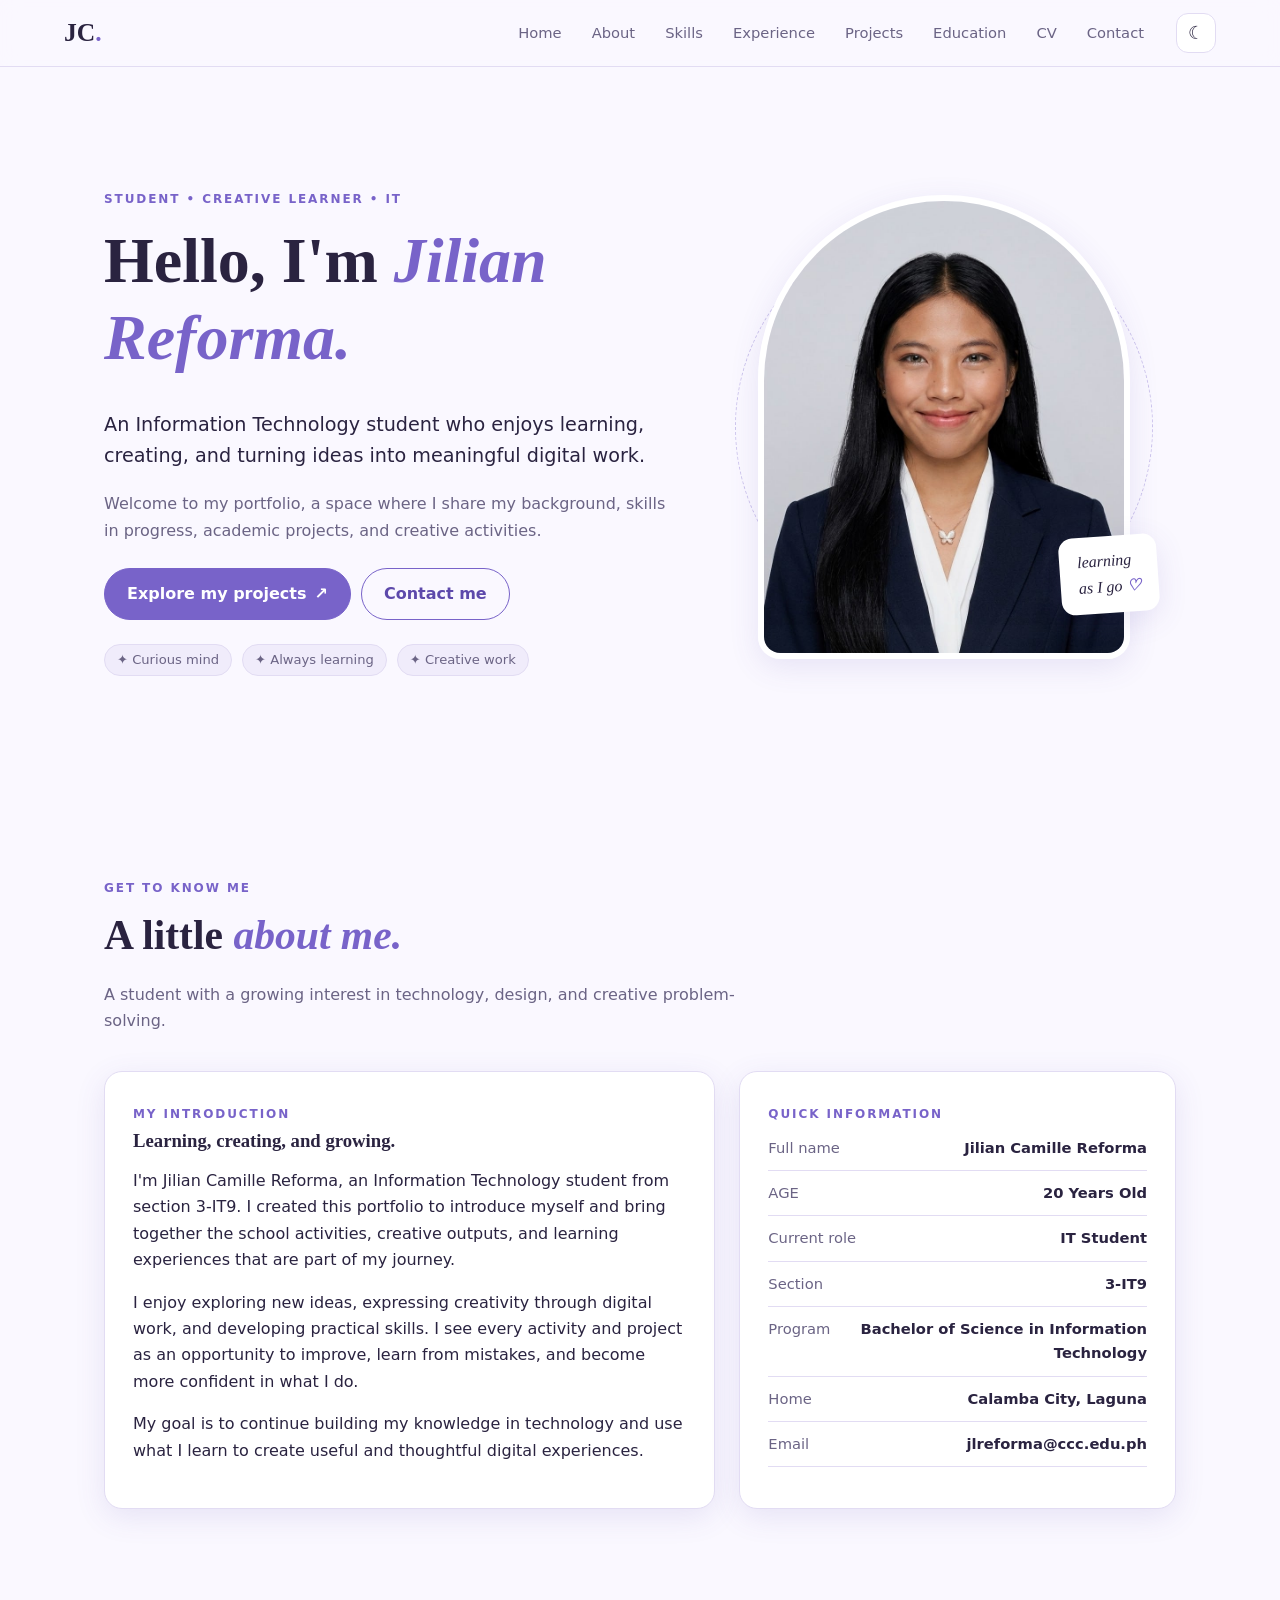
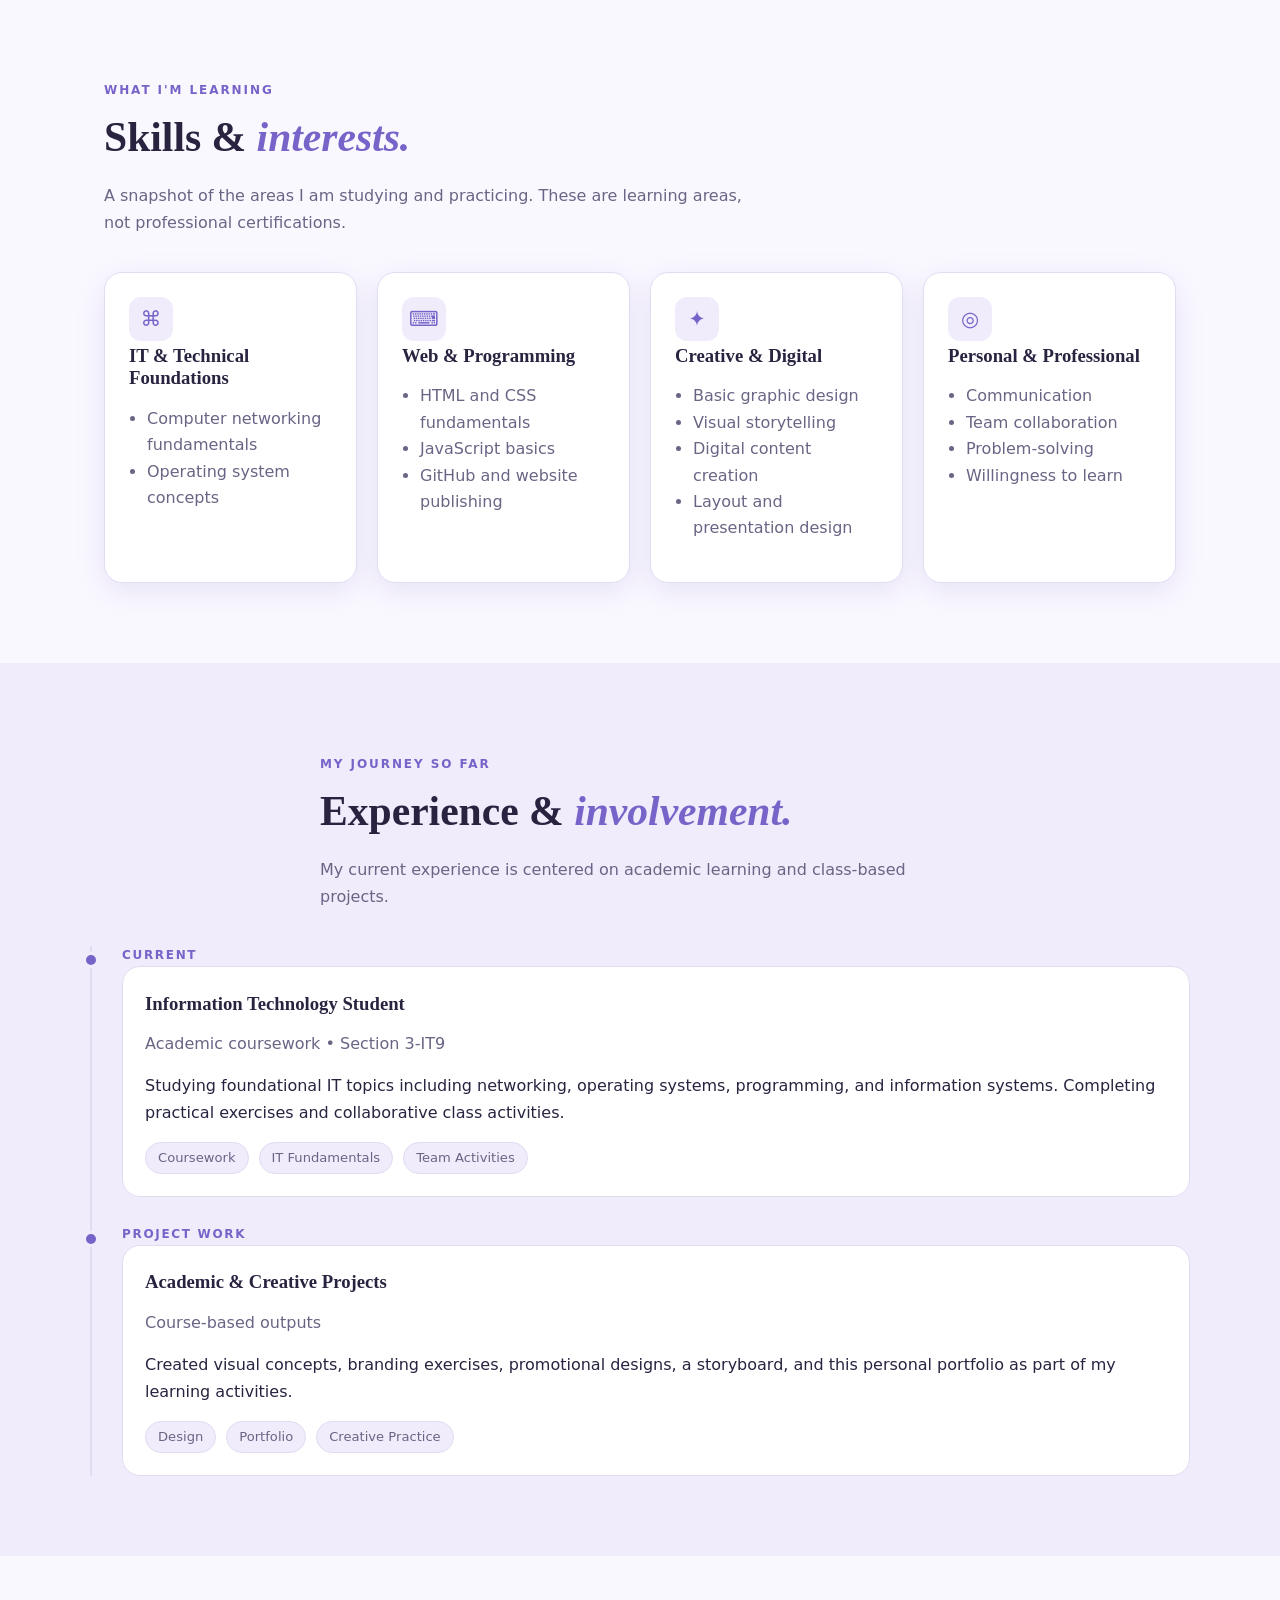
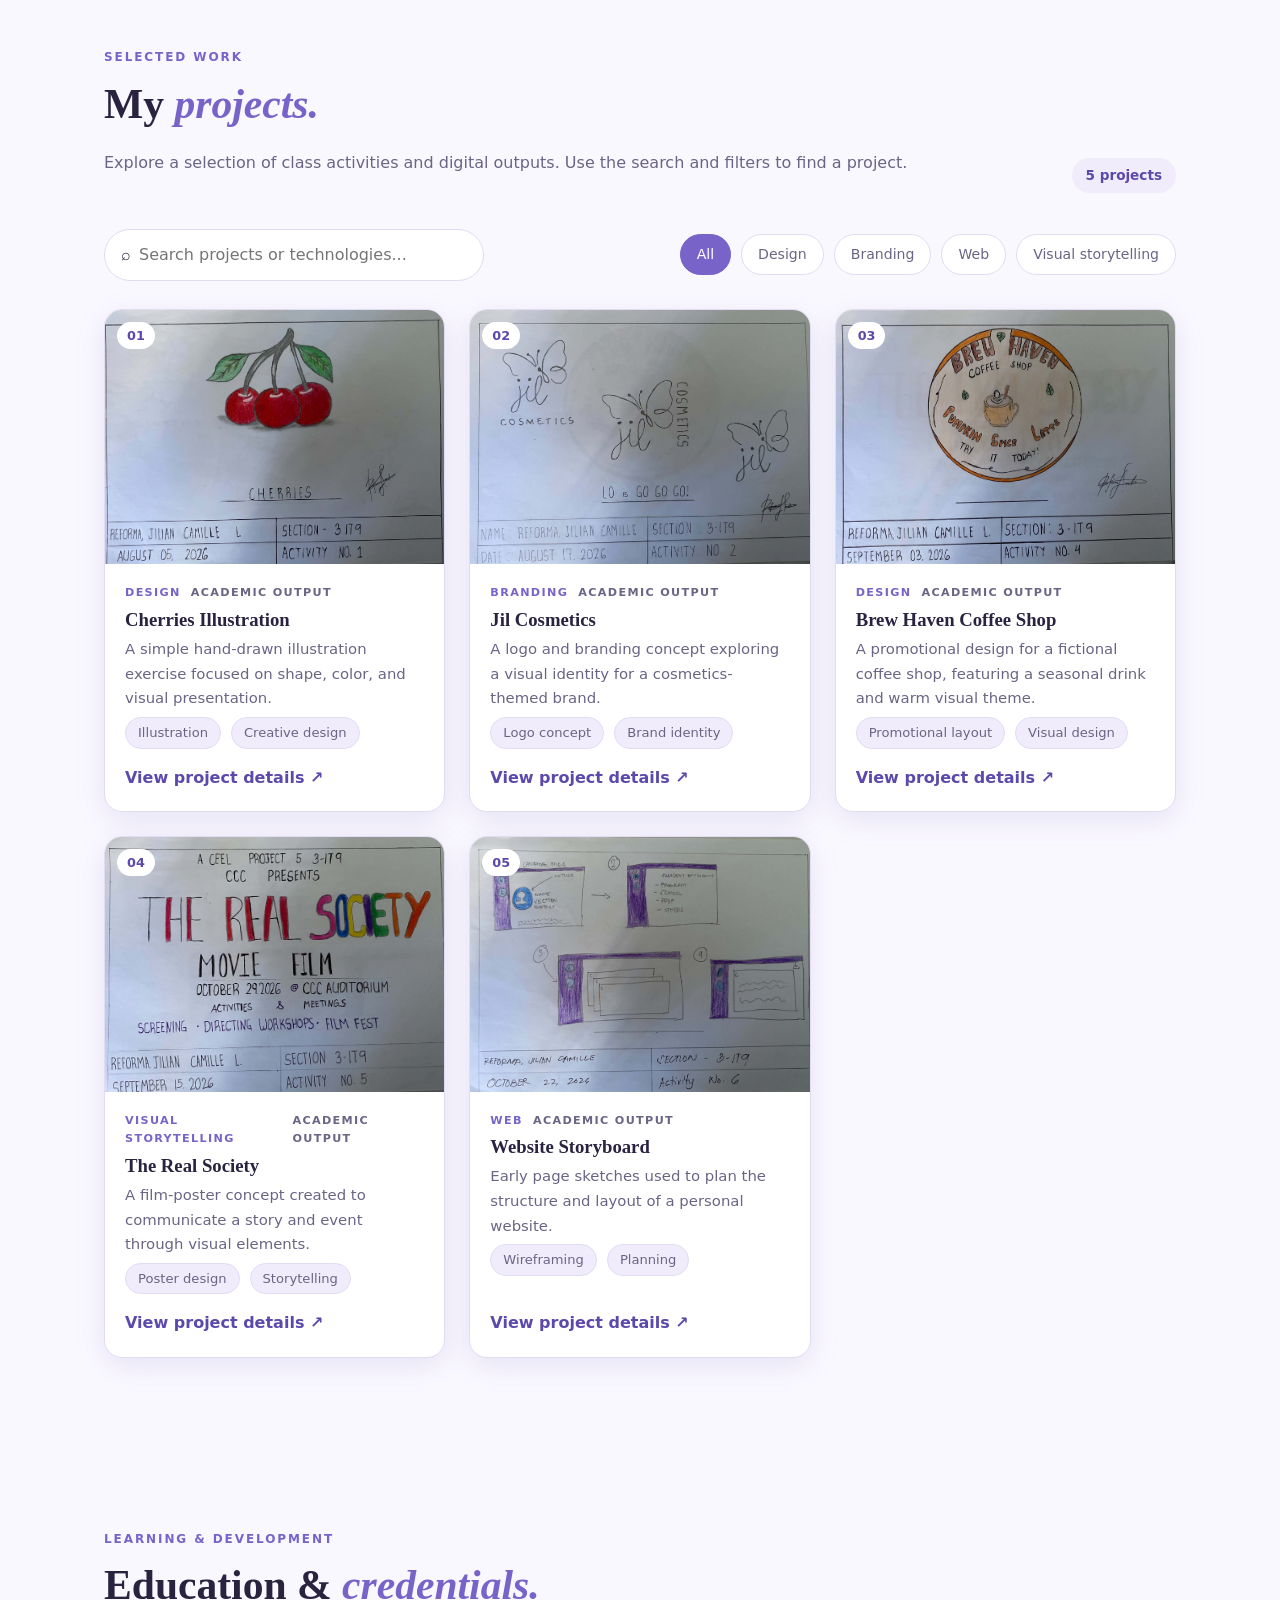
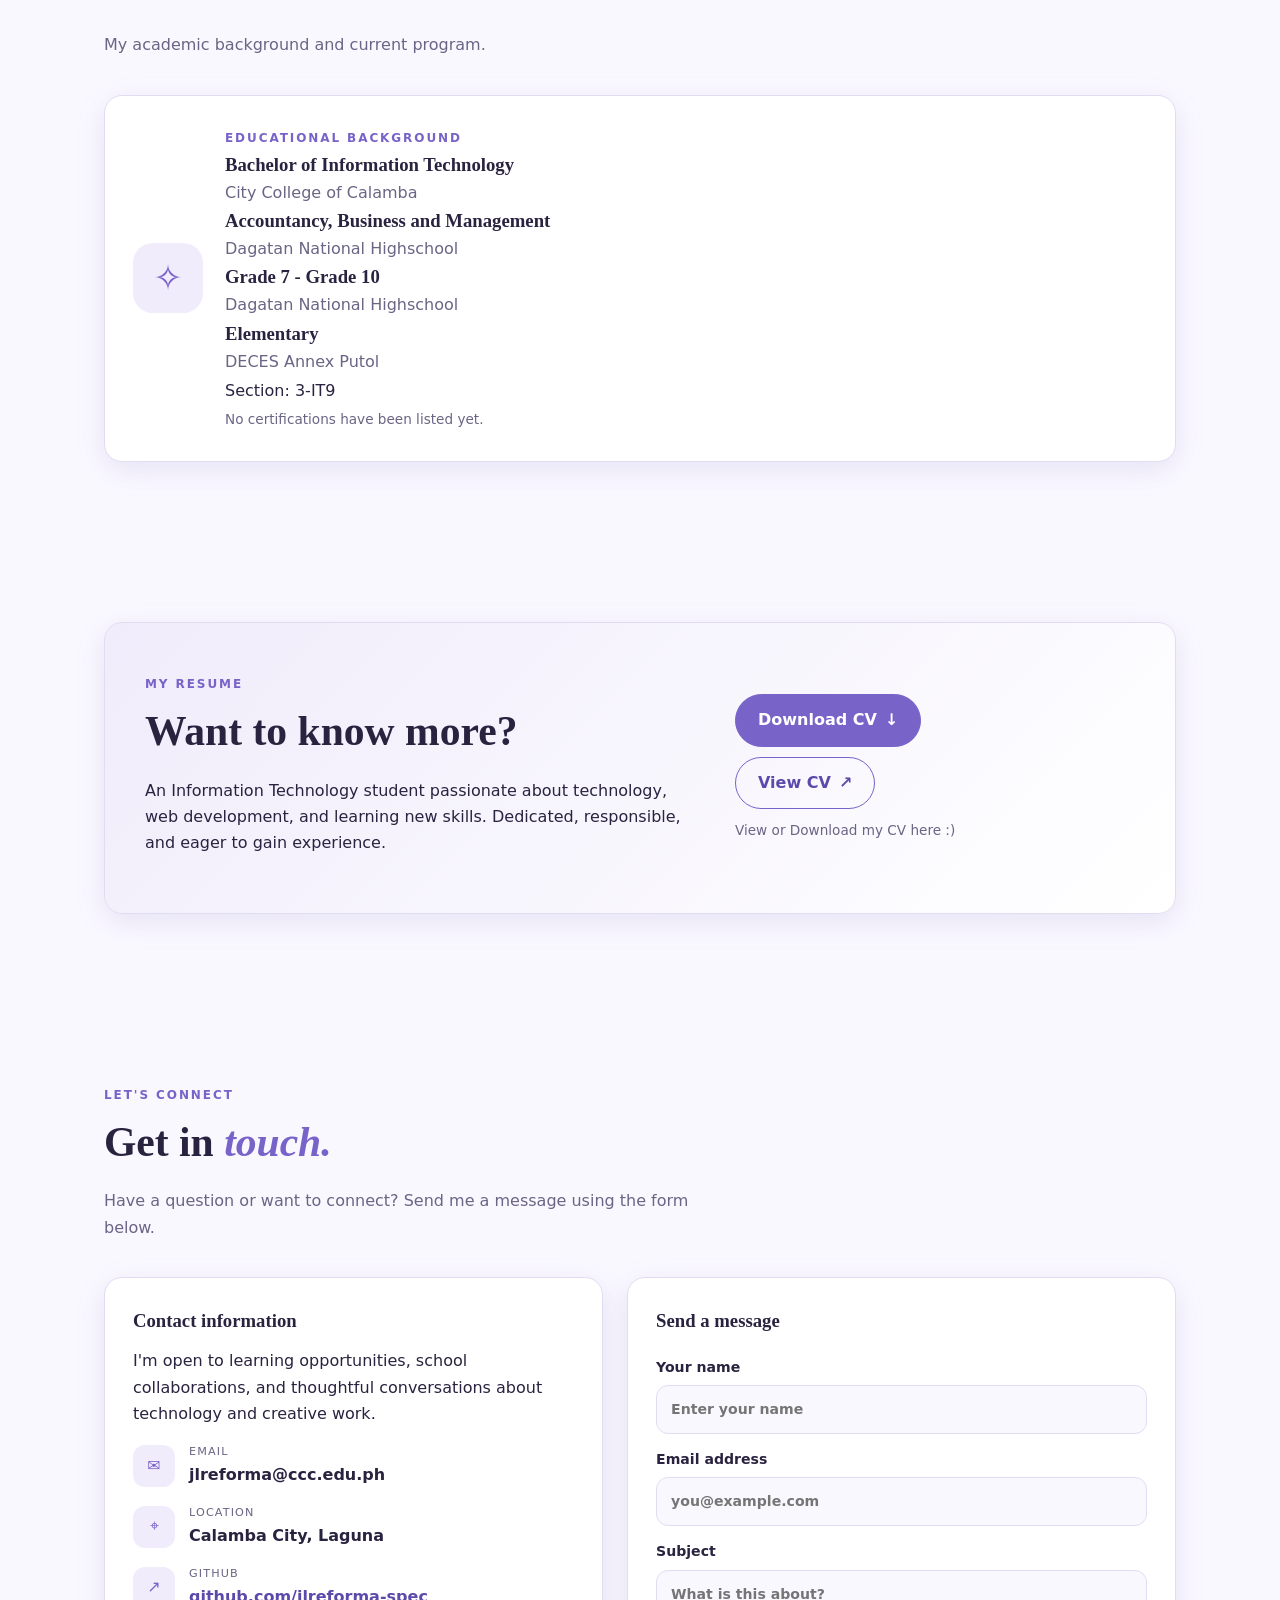
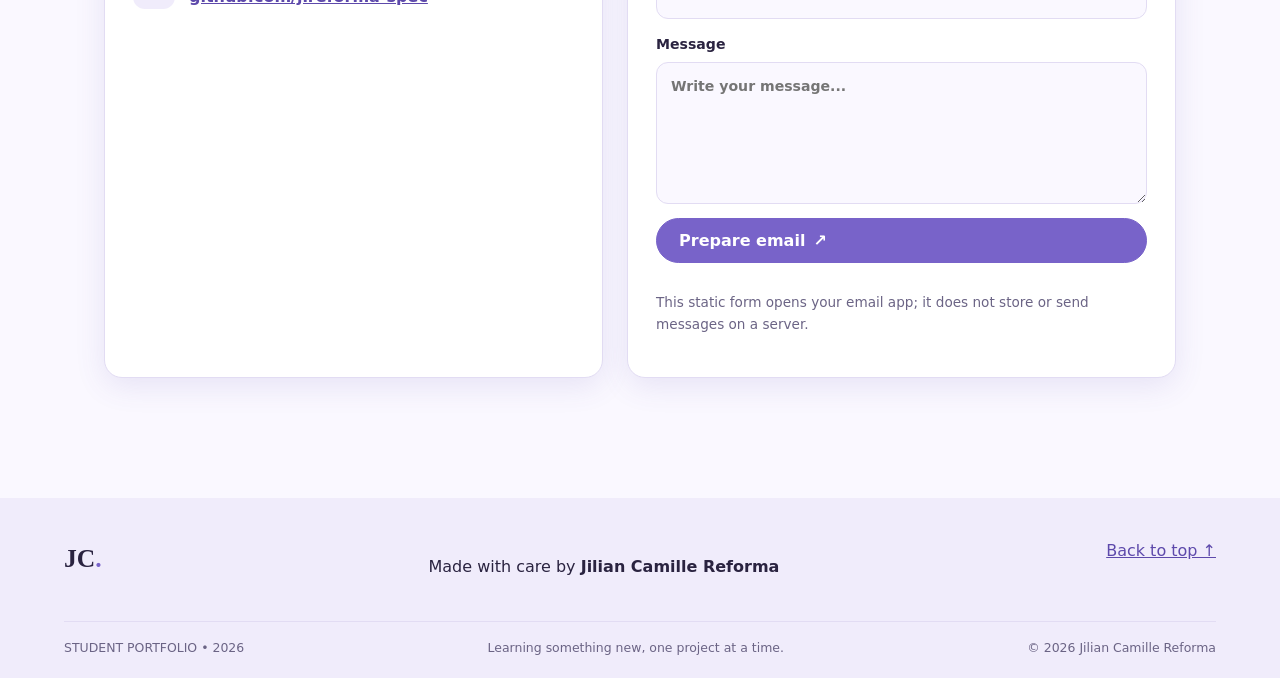
==== index.html @ 8ccddd2b "Update index.html" ====
<!doctype html>
<html lang="en" data-theme="light">
<head>
  <meta charset="utf-8"><meta name="viewport" content="width=device-width,initial-scale=1">
  <meta name="description" content="The student portfolio of Jilian Camille Reforma, featuring creative coursework, IT learning, skills, and digital projects.">
  <meta name="keywords" content="Jilian Camille Reforma, student portfolio, Information Technology, CEEL, digital projects">
  <meta name="author" content="Jilian Camille Reforma"><meta name="robots" content="index,follow">
  <meta property="og:type" content="website"><meta property="og:url" content="https://jlreforma-spec.github.io/my-portfolio/"><meta property="og:title" content="Jilian Camille Reforma | Student Portfolio"><meta property="og:description" content="A collection of my learning journey, skills, and creative projects."><meta property="og:image" content="https://jlreforma-spec.github.io/my-portfolio/assets/images/photo-5.jpg">
  <meta name="theme-color" content="#7863c9"><link rel="canonical" href="https://jlreforma-spec.github.io/my-portfolio/">
  <title>Jilian Camille Reforma | Student Portfolio</title><link rel="icon" href="assets/favicon.svg" type="image/svg+xml"><link rel="stylesheet" href="assets/style.css">
</head>
<body>
<a class="skip-link" href="#main">Skip to content</a>
<header class="site-header"><a class="logo" href="#home" aria-label="Jilian Camille home">JC<span>.</span></a>
<button class="menu-toggle" aria-label="Open navigation" aria-expanded="false">☰</button>
<nav class="nav" aria-label="Main navigation"><a href="#home">Home</a><a href="#about">About</a><a href="#skills">Skills</a><a href="#experience">Experience</a><a href="#projects">Projects</a><a href="#education">Education</a><a href="#cv">CV</a><a href="#contact">Contact</a></nav>
<button class="theme-toggle" type="button" aria-label="Switch color theme" title="Switch theme">☾</button></header>
<main id="main">
<section class="hero section" id="home"><div class="hero-copy"><p class="eyebrow">STUDENT • CREATIVE LEARNER • IT</p><h1>Hello, I'm <span>Jilian Reforma.</span></h1><p class="hero-lead">An Information Technology student who enjoys learning, creating, and turning ideas into meaningful digital work.</p><p class="muted">Welcome to my portfolio, a space where I share my background, skills in progress, academic projects, and creative activities.</p><div class="actions"><a class="btn primary" href="#projects">Explore my projects <span>↗</span></a><a class="btn secondary" href="#contact">Contact me</a></div><div class="hero-tags"><span>✦ Curious mind</span><span>✦ Always learning</span><span>✦ Creative work</span></div></div><div class="hero-visual"><div class="portrait-wrap"><img src="assets/images/photo-5.jpg" alt="Personal portrait for Jilian Camille's portfolio"></div><div class="floating-note">learning<br>as I go <b>♡</b></div><div class="orbit orbit-one"></div><div class="orbit orbit-two"></div></div></section>
<section class="section about-section" id="about"><div class="section-intro"><p class="eyebrow">GET TO KNOW ME</p><h2>A little <span>about me.</span></h2><p class="muted">A student with a growing interest in technology, design, and creative problem-solving.</p></div><div class="about-grid"><article class="panel about-story"><span class="mini-label">MY INTRODUCTION</span><h3>Learning, creating, and growing.</h3><p>I'm Jilian Camille Reforma, an Information Technology student from section 3-IT9. I created this portfolio to introduce myself and bring together the school activities, creative outputs, and learning experiences that are part of my journey.</p><p>I enjoy exploring new ideas, expressing creativity through digital work, and developing practical skills. I see every activity and project as an opportunity to improve, learn from mistakes, and become more confident in what I do.</p><p>My goal is to continue building my knowledge in technology and use what I learn to create useful and thoughtful digital experiences.</p></article><aside class="panel info-panel"><span class="mini-label">QUICK INFORMATION</span><div class="info-row"><span>Full name</span><strong>Jilian Camille Reforma</strong></div><div class="info-row"><span>AGE</span><strong>20 Years Old</strong></div><div class="info-row"><span>Current role</span><strong>IT Student</strong></div><div class="info-row"><span>Section</span><strong>3-IT9</strong></div><div class="info-row"><span>Program</span><strong>Bachelor of Science in Information Technology</strong></div><div class="info-row"><span>Home</span><strong class="editable">Calamba City, Laguna </strong></div><div class="info-row"><span>Email</span><strong class="editable">jlreforma@ccc.edu.ph</strong></div></aside></div></section>
<section class="section" id="skills"><div class="section-intro"><p class="eyebrow">WHAT I'M LEARNING</p><h2>Skills & <span>interests.</span></h2><p class="muted">A snapshot of the areas I am studying and practicing. These are learning areas, not professional certifications.</p></div><div class="skill-grid"><article class="skill-card"><div class="skill-icon">⌘</div><h3>IT & Technical Foundations</h3><ul><li>Computer networking fundamentals</li><li>Operating system concepts</li></ul></article><article class="skill-card"><div class="skill-icon">⌨</div><h3>Web & Programming</h3><ul><li>HTML and CSS fundamentals</li><li>JavaScript basics</li><li>GitHub and website publishing</li></ul></article><article class="skill-card"><div class="skill-icon">✦</div><h3>Creative & Digital</h3><ul><li>Basic graphic design</li><li>Visual storytelling</li><li>Digital content creation</li><li>Layout and presentation design</li></ul></article><article class="skill-card"><div class="skill-icon">◎</div><h3>Personal & Professional</h3><ul><li>Communication</li><li>Team collaboration</li><li>Problem-solving</li><li>Willingness to learn</li></ul></article></div></section>
<section class="section soft-section" id="experience"><div class="section-intro"><p class="eyebrow">MY JOURNEY SO FAR</p><h2>Experience & <span>involvement.</span></h2><p class="muted">My current experience is centered on academic learning and class-based projects.</p></div><div class="timeline"><article class="timeline-item"><span class="timeline-dot"></span><div class="timeline-date">CURRENT</div><div class="timeline-content"><h3>Information Technology Student</h3><p class="muted">Academic coursework • Section 3-IT9</p><p>Studying foundational IT topics including networking, operating systems, programming, and information systems. Completing practical exercises and collaborative class activities.</p><div class="chips"><span>Coursework</span><span>IT Fundamentals</span><span>Team Activities</span></div></div></article><article class="timeline-item"><span class="timeline-dot"></span><div class="timeline-date">PROJECT WORK</div><div class="timeline-content"><h3>Academic & Creative Projects</h3><p class="muted">Course-based outputs</p><p>Created visual concepts, branding exercises, promotional designs, a storyboard, and this personal portfolio as part of my learning activities.</p><div class="chips"><span>Design</span><span>Portfolio</span><span>Creative Practice</span></div></div></article></div></section>
<section class="section" id="projects"><div class="section-intro projects-intro"><div><p class="eyebrow">SELECTED WORK</p><h2>My <span>projects.</span></h2><p class="muted">Explore a selection of class activities and digital outputs. Use the search and filters to find a project.</p></div><span class="project-count" id="projectCount">5 projects</span></div><div class="project-tools"><label class="search-box"><span>⌕</span><input id="projectSearch" type="search" placeholder="Search projects or technologies..." aria-label="Search projects"></label><div class="filter-row" role="group" aria-label="Filter projects by category"><button class="filter-btn active" data-filter="all">All</button><button class="filter-btn" data-filter="Design">Design</button><button class="filter-btn" data-filter="Branding">Branding</button><button class="filter-btn" data-filter="Web">Web</button><button class="filter-btn" data-filter="Visual Storytelling">Visual storytelling</button></div></div>
<div class="project-grid" id="projectGrid">
<article class="project-card" data-category="Design" data-search="cherries illustration drawing visual design creative"><a class="project-image" href="projects/cherries/" aria-label="View Cherries project"><img src="assets/images/activity-1-cherries.jpg" alt="Hand-drawn cherries illustration" loading="lazy"><span class="project-number">01</span></a><div class="project-body"><div class="project-meta"><span>DESIGN</span><span>ACADEMIC OUTPUT</span></div><h3>Cherries Illustration</h3><p>A simple hand-drawn illustration exercise focused on shape, color, and visual presentation.</p><div class="chips"><span>Illustration</span><span>Creative design</span></div><a class="project-link" href="projects/cherries/">View project details <b>↗</b></a></div></article>
<article class="project-card" data-category="Branding" data-search="jil cosmetics logo branding identity graphic design"><a class="project-image" href="projects/jil-cosmetics/" aria-label="View Jil Cosmetics project"><img src="assets/images/activity-2-cosmetics.jpg" alt="Jil Cosmetics logo and branding concept" loading="lazy"><span class="project-number">02</span></a><div class="project-body"><div class="project-meta"><span>BRANDING</span><span>ACADEMIC OUTPUT</span></div><h3>Jil Cosmetics</h3><p>A logo and branding concept exploring a visual identity for a cosmetics-themed brand.</p><div class="chips"><span>Logo concept</span><span>Brand identity</span></div><a class="project-link" href="projects/jil-cosmetics/">View project details <b>↗</b></a></div></article>
<article class="project-card" data-category="Design" data-search="brew haven coffee shop poster promotion seasonal drink graphic design"><a class="project-image" href="projects/brew-haven/" aria-label="View Brew Haven project"><img src="assets/images/activity-4-brew-haven.jpg" alt="Brew Haven coffee shop promotional design" loading="lazy"><span class="project-number">03</span></a><div class="project-body"><div class="project-meta"><span>DESIGN</span><span>ACADEMIC OUTPUT</span></div><h3>Brew Haven Coffee Shop</h3><p>A promotional design for a fictional coffee shop, featuring a seasonal drink and warm visual theme.</p><div class="chips"><span>Promotional layout</span><span>Visual design</span></div><a class="project-link" href="projects/brew-haven/">View project details <b>↗</b></a></div></article>
<article class="project-card" data-category="Visual Storytelling" data-search="the real society film poster movie event storytelling graphic"><a class="project-image" href="projects/real-society/" aria-label="View The Real Society project"><img src="assets/images/activity-5-real-society.jpg" alt="The Real Society film poster concept" loading="lazy"><span class="project-number">04</span></a><div class="project-body"><div class="project-meta"><span>VISUAL STORYTELLING</span><span>ACADEMIC OUTPUT</span></div><h3>The Real Society</h3><p>A film-poster concept created to communicate a story and event through visual elements.</p><div class="chips"><span>Poster design</span><span>Storytelling</span></div><a class="project-link" href="projects/real-society/">View project details <b>↗</b></a></div></article>
<article class="project-card" data-category="Web" data-search="website storyboard wireframe planning web layout portfolio"><a class="project-image" href="projects/website-storyboard/" aria-label="View Website Storyboard project"><img src="assets/images/activity-6-storyboard.jpg" alt="Hand-drawn website storyboard sketches" loading="lazy"><span class="project-number">05</span></a><div class="project-body"><div class="project-meta"><span>WEB</span><span>ACADEMIC OUTPUT</span></div><h3>Website Storyboard</h3><p>Early page sketches used to plan the structure and layout of a personal website.</p><div class="chips"><span>Wireframing</span><span>Planning</span></div><a class="project-link" href="projects/website-storyboard/">View project details <b>↗</b></a></div></article>
</div><p class="empty-state" id="emptyState" hidden>No projects match your search. Try another keyword or category.</p></section>
<section class="section education-section" id="education"><div class="section-intro"><p class="eyebrow">LEARNING & DEVELOPMENT</p><h2>Education & <span>credentials.</span></h2><p class="muted">My academic background and current program.</p></div><div class="education-card panel"><div class="education-mark">✧</div><div><span class="mini-label">EDUCATIONAL BACKGROUND</span><h3>Bachelor of Information Technology</h3><p class="muted">City College of Calamba</p><h3>Accountancy, Business and Management</h3><p class="muted">Dagatan National Highschool</p><h3>Grade 7 - Grade 10</h3><p class="muted">Dagatan National Highschool</p><h3>Elementary</h3><p class="muted">DECES Annex Putol</p><p>Section: 3-IT9</p><p class="small-note">No certifications have been listed yet.</p></div></div></section>
<section class="section cv-section" id="cv"><div class="cv-panel"><div><p class="eyebrow">MY RESUME</p><h2>Want to know more?</h2><p>An Information Technology student passionate about technology, web development, and learning new skills. Dedicated, responsible, and eager to gain experience.</p></div><div class="cv-actions"><a class="btn primary" href="assets/cv.pdf" download="Jilian-Camille-Reforma-CV.pdf" data-analytics="cv_download">Download CV <span>↓</span></a><a class="btn secondary" href="assets/cv.pdf" target="_blank" rel="noopener" data-analytics="cv_view">View CV <span>↗</span></a><span class="small-note">View or Download my CV here :)</span></div></div></section>
<section class="section contact-section" id="contact"><div class="section-intro"><p class="eyebrow">LET'S CONNECT</p><h2>Get in <span>touch.</span></h2><p class="muted">Have a question or want to connect? Send me a message using the form below.</p></div><div class="contact-grid"><div class="contact-copy panel"><h3>Contact information</h3><p>I'm open to learning opportunities, school collaborations, and thoughtful conversations about technology and creative work.</p><div class="contact-detail"><span>✉</span><div><small>EMAIL</small><strong class="editable">jlreforma@ccc.edu.ph</strong></div></div><div class="contact-detail"><span>⌖</span><div><small>LOCATION</small><strong class="editable">Calamba City, Laguna</strong></div></div><div class="contact-detail"><span>↗</span><div><small>GITHUB</small><strong class="editable"><a href="https://github.com/jlreforma-spec" target="_blank" rel="noopener">github.com/jlreforma-spec</a></strong></div></div></div><form class="contact-form panel" id="contactForm"><h3>Send a message</h3><label>Your name<input name="name" required maxlength="80" autocomplete="name" placeholder="Enter your name"></label><label>Email address<input name="email" type="email" required maxlength="120" autocomplete="email" placeholder="you@example.com"></label><label>Subject<input name="subject" required maxlength="120" placeholder="What is this about?"></label><label>Message<textarea name="message" required maxlength="2000" rows="5" placeholder="Write your message..."></textarea></label><label class="honeypot" aria-hidden="true">Leave this field empty<input name="website" tabindex="-1" autocomplete="off"></label><button class="btn primary" type="submit">Prepare email <span>↗</span></button><p class="form-note" id="formNote" role="status">This static form opens your email app; it does not store or send messages on a server.</p></form></div></section>
</main>
<footer class="footer"><div class="footer-top"><a class="logo" href="#home">JC<span>.</span></a><p>Made with care by <strong>Jilian Camille Reforma</strong></p><a href="#home">Back to top ↑</a></div><div class="footer-bottom"><span>STUDENT PORTFOLIO • 2026</span><span>Learning something new, one project at a time.</span><span>© <span id="year">2026</span> Jilian Camille Reforma</span></div></footer>
<script src="assets/analytics.js" defer></script>
<script src="assets/site.js" defer></script>
</body></html>
---- assets/style.css ----
:root{--bg:#faf8ff;--bg2:#f0ecfb;--card:#fff;--text:#2a2340;--muted:#6b6485;--pri:#7863c9;--pri2:#5d49ab;--line:#e2dcf3;--r:18px;--sh:0 8px 30px rgba(94,73,171,.12);--hf:Georgia,"Times New Roman",serif;--bf:system-ui,-apple-system,"Segoe UI",Roboto,sans-serif}
[data-theme=dark]{--bg:#16131f;--bg2:#1d1930;--card:#221d36;--text:#efeaff;--muted:#a79fc4;--pri:#a592ee;--pri2:#8e79e0;--line:#352e52;--sh:0 8px 30px rgba(0,0,0,.4)}
*{box-sizing:border-box}html{scroll-behavior:smooth;scroll-padding-top:80px}
body{margin:0;font-family:var(--bf);background:var(--bg);color:var(--text);line-height:1.65}
img{max-width:100%;display:block}a{color:var(--pri2)}h1,h2,h3{font-family:var(--hf);line-height:1.2;margin:.2em 0 .5em}
h1{font-size:clamp(2.3rem,6vw,4rem)}h2{font-size:clamp(1.8rem,4vw,2.6rem)}h1 span,h2 span{color:var(--pri);font-style:italic}
.muted,.small-note,.form-note{color:var(--muted)}.small-note,.form-note{font-size:.85rem}
.skip-link{position:absolute;left:-999px;top:8px;background:var(--pri);color:#fff;padding:8px 14px;border-radius:8px;z-index:100}.skip-link:focus{left:8px}
.site-header{position:sticky;top:0;z-index:50;display:flex;align-items:center;gap:20px;padding:12px 5vw;background:color-mix(in srgb,var(--bg) 88%,transparent);backdrop-filter:blur(10px);border-bottom:1px solid var(--line)}
.logo{font-family:var(--hf);font-size:1.6rem;font-weight:700;text-decoration:none;color:var(--text)}.logo span{color:var(--pri)}
.nav{display:flex;gap:6px;margin-left:auto}.nav a{padding:6px 12px;border-radius:99px;text-decoration:none;color:var(--muted);font-size:.92rem}.nav a:hover{background:var(--bg2);color:var(--pri2)}
.menu-toggle,.theme-toggle{border:1px solid var(--line);background:var(--card);color:var(--text);border-radius:12px;width:40px;height:40px;font-size:1.1rem;cursor:pointer}.menu-toggle{display:none}
.section{padding:80px 5vw;max-width:1200px;margin:auto}.soft-section{max-width:none;background:var(--bg2)}.soft-section>*{max-width:1100px;margin-left:auto;margin-right:auto}
.section-intro{margin-bottom:36px;max-width:640px}.eyebrow,.mini-label{font-size:.75rem;letter-spacing:.16em;font-weight:700;color:var(--pri)}
.hero{display:grid;grid-template-columns:1.1fr .9fr;gap:40px;align-items:center;min-height:80vh}
.hero-lead{font-size:1.2rem}.actions,.cv-actions,.chips,.hero-tags,.filter-row{display:flex;flex-wrap:wrap;gap:10px;align-items:center}.actions{margin:24px 0}
.btn{display:inline-flex;gap:8px;align-items:center;padding:12px 22px;border-radius:99px;font-weight:600;text-decoration:none;border:1.5px solid var(--pri);cursor:pointer;font-size:1rem;font-family:inherit;transition:.2s}
.btn.primary{background:var(--pri);color:#fff}.btn.primary:hover{background:var(--pri2);transform:translateY(-2px)}.btn.secondary{background:transparent;color:var(--pri2)}.btn.secondary:hover{background:var(--bg2)}
.hero-tags span,.chips span{background:var(--bg2);border:1px solid var(--line);padding:4px 12px;border-radius:99px;font-size:.82rem;color:var(--muted)}
.hero-visual{position:relative;display:grid;place-items:center}.portrait-wrap{width:min(380px,80%);aspect-ratio:4/5;border-radius:200px 200px 24px 24px;overflow:hidden;box-shadow:var(--sh);border:6px solid var(--card);position:relative;z-index:2}.portrait-wrap img{width:100%;height:100%;object-fit:cover}
.floating-note{position:absolute;right:4%;bottom:10%;z-index:3;background:var(--card);padding:12px 18px;border-radius:14px;box-shadow:var(--sh);font-family:var(--hf);font-style:italic;transform:rotate(-4deg)}.floating-note b{color:var(--pri)}
.orbit{position:absolute;border:1.5px dashed var(--pri);border-radius:50%;opacity:.35}.orbit-one{width:90%;aspect-ratio:1}.orbit-two{width:65%;aspect-ratio:1;opacity:.2}
.panel,.skill-card,.project-card,.education-card,.cv-panel{background:var(--card);border:1px solid var(--line);border-radius:var(--r);box-shadow:var(--sh)}.panel{padding:28px}
.about-grid{display:grid;grid-template-columns:1.4fr 1fr;gap:24px}.info-row{display:flex;justify-content:space-between;gap:16px;padding:10px 0;border-bottom:1px solid var(--line);font-size:.92rem}.info-row span{color:var(--muted)}.info-row strong{text-align:right}
.skill-grid{display:grid;grid-template-columns:repeat(auto-fit,minmax(240px,1fr));gap:20px}.skill-card{padding:24px}.skill-card ul{padding-left:18px;color:var(--muted)}.skill-icon{width:44px;height:44px;display:grid;place-items:center;background:var(--bg2);color:var(--pri);border-radius:12px;font-size:1.3rem}
.timeline{position:relative;padding-left:30px;border-left:2px solid var(--line);display:grid;gap:28px}.timeline-item{position:relative}.timeline-dot{position:absolute;left:-39px;top:6px;width:16px;height:16px;border-radius:50%;background:var(--pri);border:3px solid var(--bg2)}
.timeline-date{font-size:.75rem;letter-spacing:.14em;font-weight:700;color:var(--pri)}.timeline-content{background:var(--card);border:1px solid var(--line);border-radius:var(--r);padding:22px}
.projects-intro{display:flex;justify-content:space-between;align-items:flex-end;max-width:none}.project-count{background:var(--bg2);color:var(--pri2);padding:6px 14px;border-radius:99px;font-size:.85rem;font-weight:600}
.project-tools{display:flex;flex-wrap:wrap;gap:16px;justify-content:space-between;margin-bottom:28px}
.search-box{display:flex;align-items:center;gap:8px;background:var(--card);border:1px solid var(--line);border-radius:99px;padding:0 16px;flex:1;min-width:240px;max-width:380px}.search-box input{border:0;background:none;color:var(--text);padding:12px 0;width:100%;font:inherit;outline:0}
.filter-btn{border:1px solid var(--line);background:var(--card);color:var(--muted);padding:8px 16px;border-radius:99px;cursor:pointer;font:inherit;font-size:.88rem}.filter-btn.active,.filter-btn:hover{background:var(--pri);color:#fff;border-color:var(--pri)}
.project-grid{display:grid;grid-template-columns:repeat(auto-fill,minmax(300px,1fr));gap:24px}.project-card{overflow:hidden;display:flex;flex-direction:column;transition:.25s}.project-card:hover{transform:translateY(-5px)}
.project-image{position:relative;display:block;aspect-ratio:4/3;overflow:hidden}.project-image img{width:100%;height:100%;object-fit:cover;transition:.4s}.project-card:hover img{transform:scale(1.05)}
.project-number{position:absolute;top:12px;left:12px;background:var(--card);color:var(--pri2);font-weight:700;padding:3px 10px;border-radius:99px;font-size:.8rem}
.project-body{padding:20px;display:flex;flex-direction:column;gap:6px;flex:1}.project-body h3{margin:0}.project-body p{margin:0;color:var(--muted);font-size:.93rem}.project-meta{display:flex;gap:10px;font-size:.7rem;letter-spacing:.12em;font-weight:700;color:var(--pri)}.project-meta span+span{color:var(--muted)}
.project-link{margin-top:auto;padding-top:10px;font-weight:600;text-decoration:none}.empty-state{text-align:center;color:var(--muted);padding:40px}[hidden]{display:none!important}
.education-card{display:flex;gap:22px;align-items:center;padding:28px}.education-card h3,.education-card p{margin:.2em 0}.education-mark{font-size:2.2rem;color:var(--pri);background:var(--bg2);width:70px;height:70px;border-radius:20px;display:grid;place-items:center;flex:none}
.cv-panel{display:grid;grid-template-columns:1.4fr 1fr;gap:30px;align-items:center;padding:40px;background:linear-gradient(135deg,var(--bg2),var(--card))}.cv-actions{flex-direction:column;align-items:flex-start}
.contact-grid{display:grid;grid-template-columns:1fr 1.1fr;gap:24px}.contact-detail{display:flex;gap:14px;align-items:center;margin:16px 0}.contact-detail>span{width:42px;height:42px;display:grid;place-items:center;border-radius:12px;background:var(--bg2);color:var(--pri);flex:none}.contact-detail small{color:var(--muted);letter-spacing:.1em;font-size:.7rem;display:block}
.contact-form{display:grid;gap:14px}.contact-form label{display:grid;gap:6px;font-size:.88rem;font-weight:600}.contact-form input,.contact-form textarea{font:inherit;padding:12px 14px;border-radius:12px;border:1px solid var(--line);background:var(--bg);color:var(--text)}.contact-form input:focus,.contact-form textarea:focus,.btn:focus-visible,a:focus-visible,button:focus-visible{outline:2px solid var(--pri);outline-offset:2px}.honeypot{position:absolute;left:-9999px}
.footer{background:var(--bg2);padding:40px 5vw 20px;margin-top:40px}.footer-top,.footer-bottom{display:flex;flex-wrap:wrap;justify-content:space-between;gap:12px;max-width:1200px;margin:auto}.footer-bottom{margin-top:24px;padding-top:16px;border-top:1px solid var(--line);font-size:.78rem;color:var(--muted)}
.detail-hero{max-width:860px;margin:auto;padding:70px 5vw;display:grid;gap:14px}.detail-hero img{border-radius:var(--r);box-shadow:var(--sh);width:100%}
@media(max-width:860px){.hero,.about-grid,.contact-grid,.cv-panel{grid-template-columns:1fr}.hero{min-height:0}.menu-toggle{display:block;margin-left:auto}.nav{display:none;position:absolute;top:100%;left:0;right:0;flex-direction:column;background:var(--bg);padding:12px 5vw;border-bottom:1px solid var(--line)}.nav.open{display:flex}.site-header{gap:10px}.education-card{flex-direction:column;align-items:flex-start}}
@media(prefers-reduced-motion:reduce){*{transition:none!important;scroll-behavior:auto!important}}
.visit-stats{max-width:1200px;margin:20px auto 0;text-align:center;font-size:.9rem;color:var(--muted)}.visit-stats strong{color:var(--pri2)}
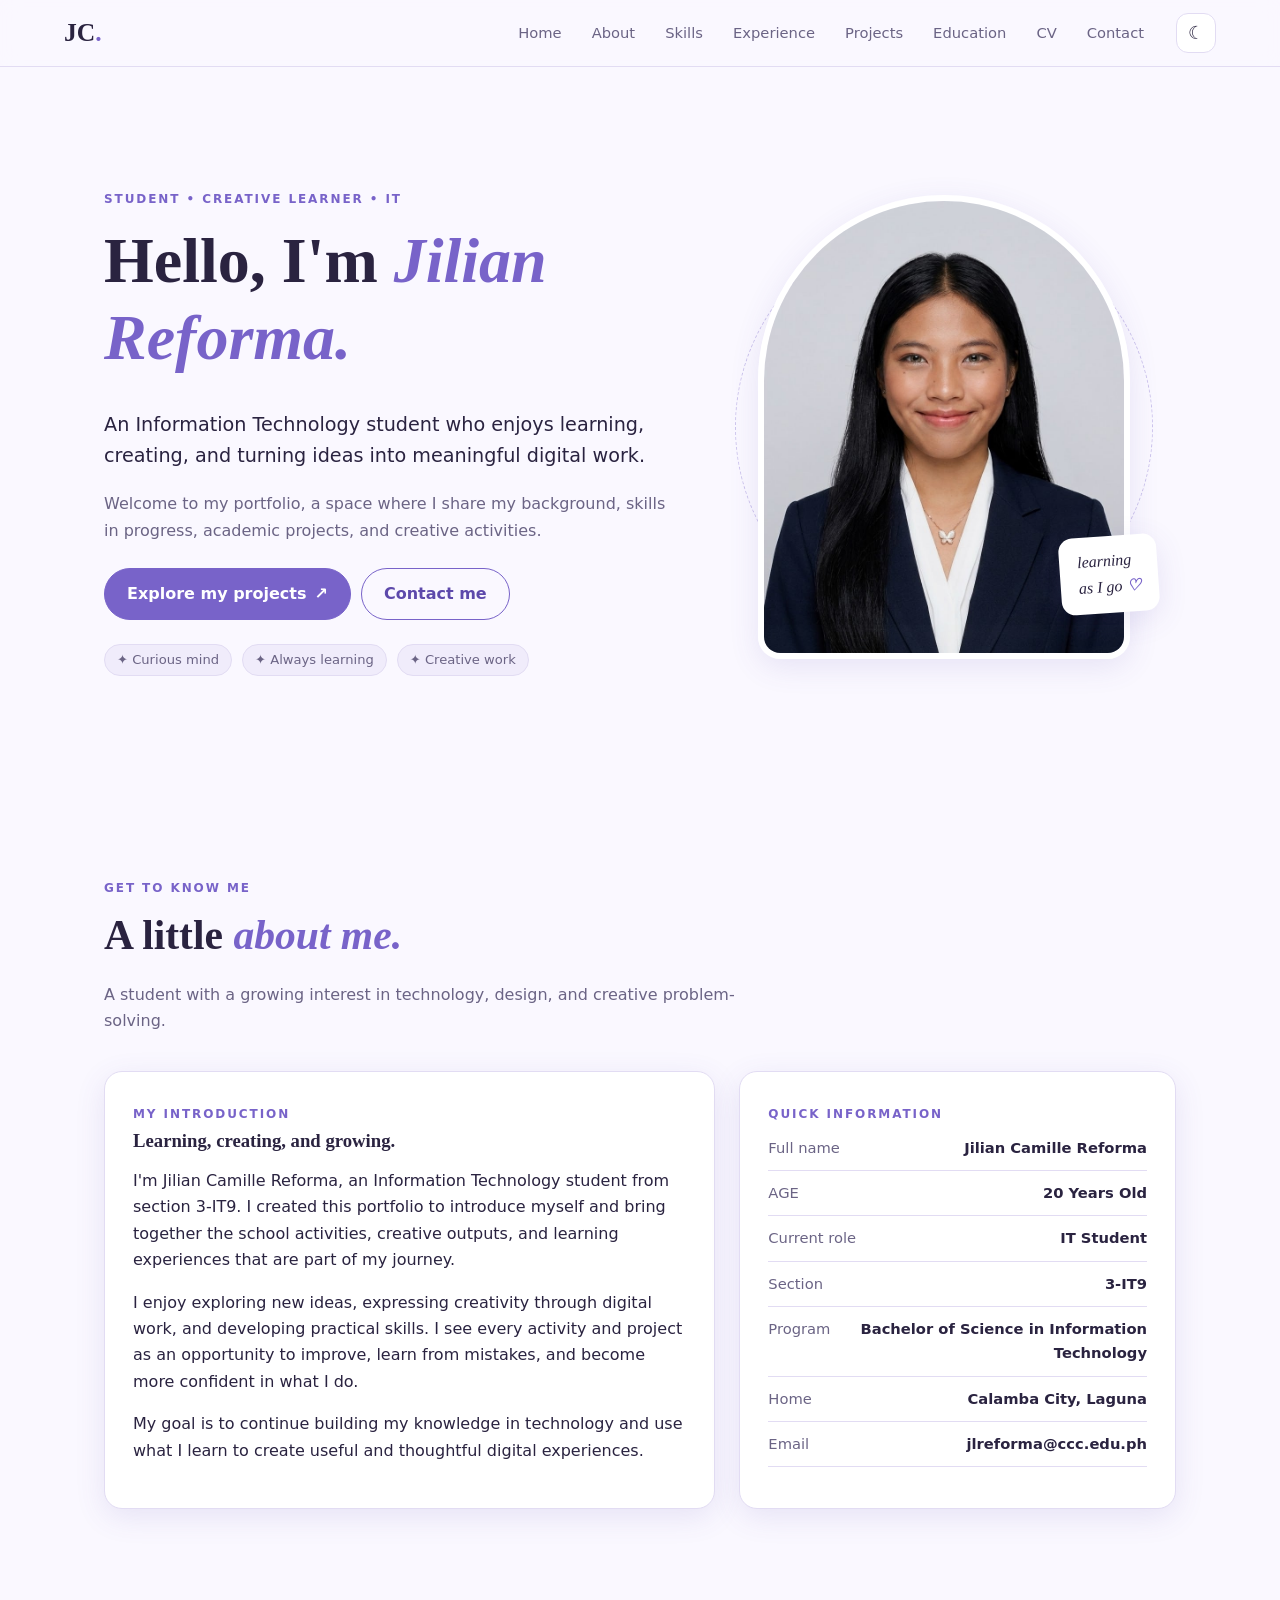
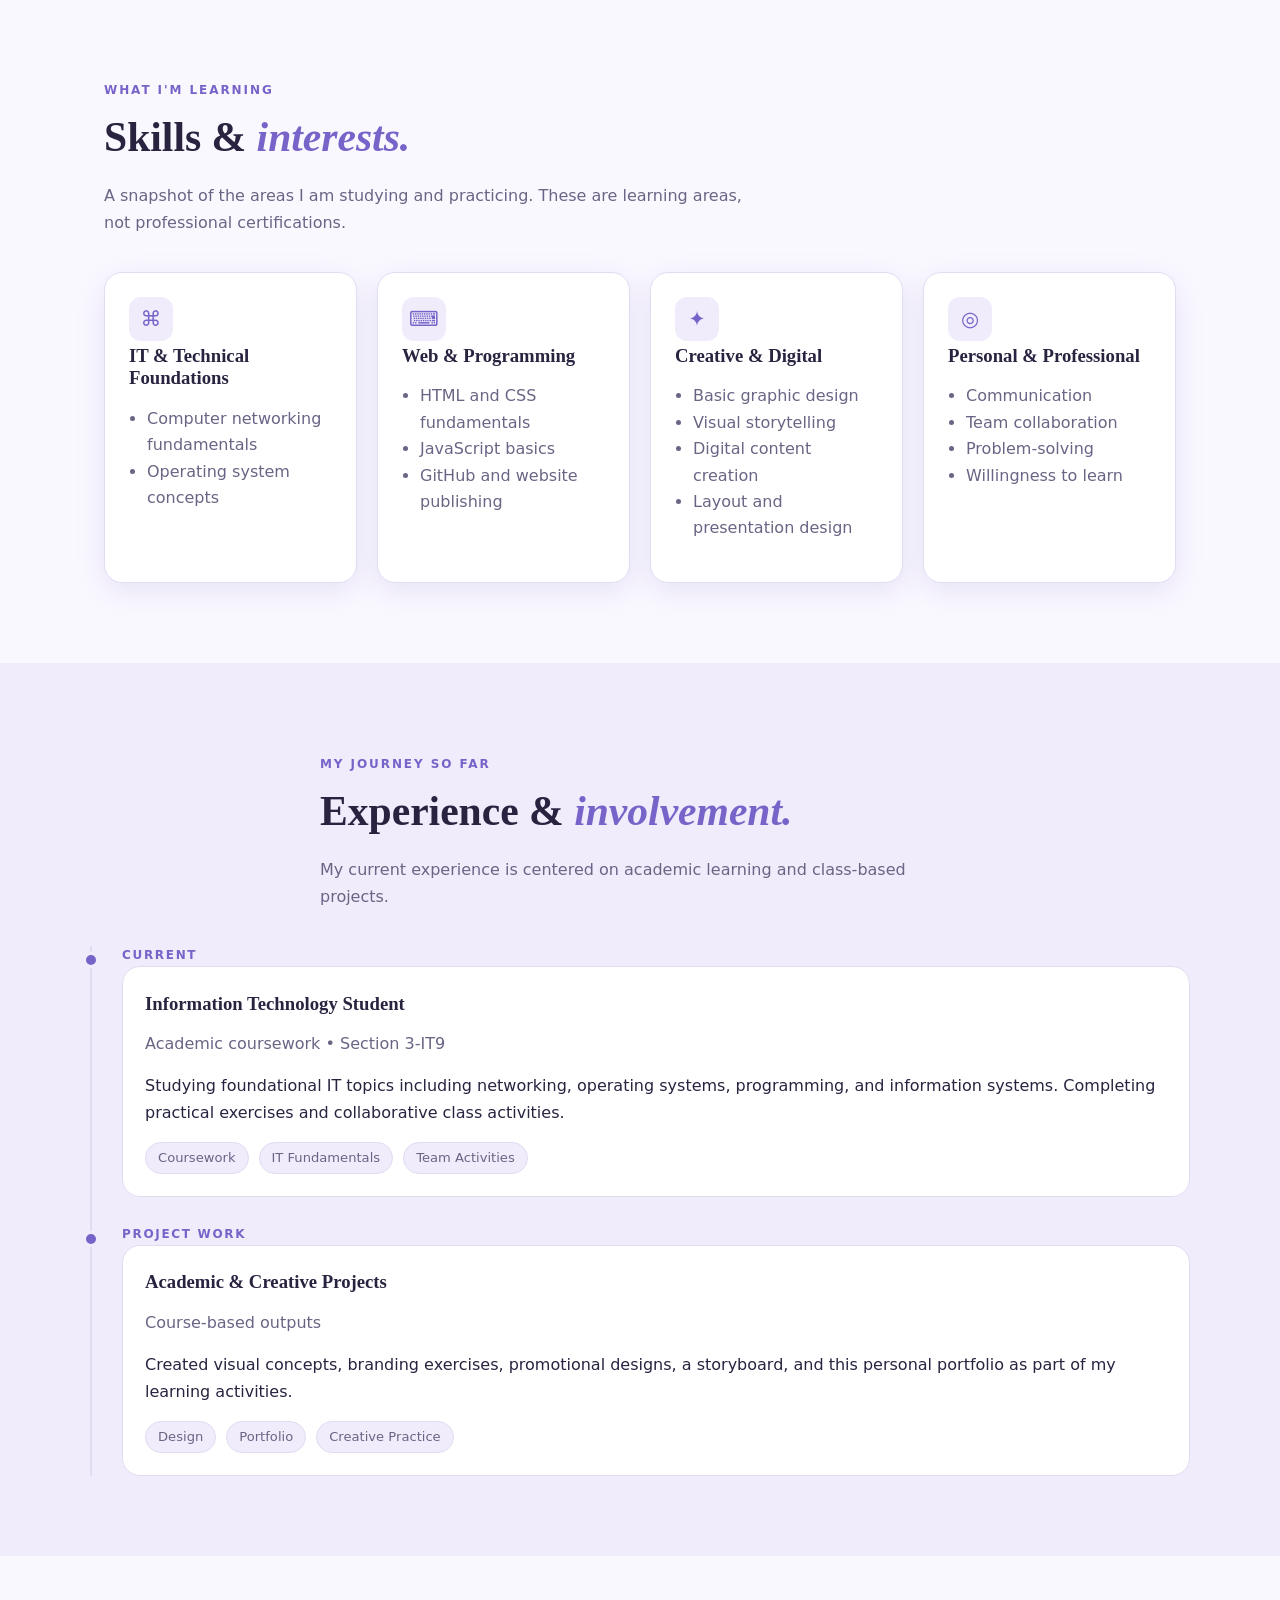
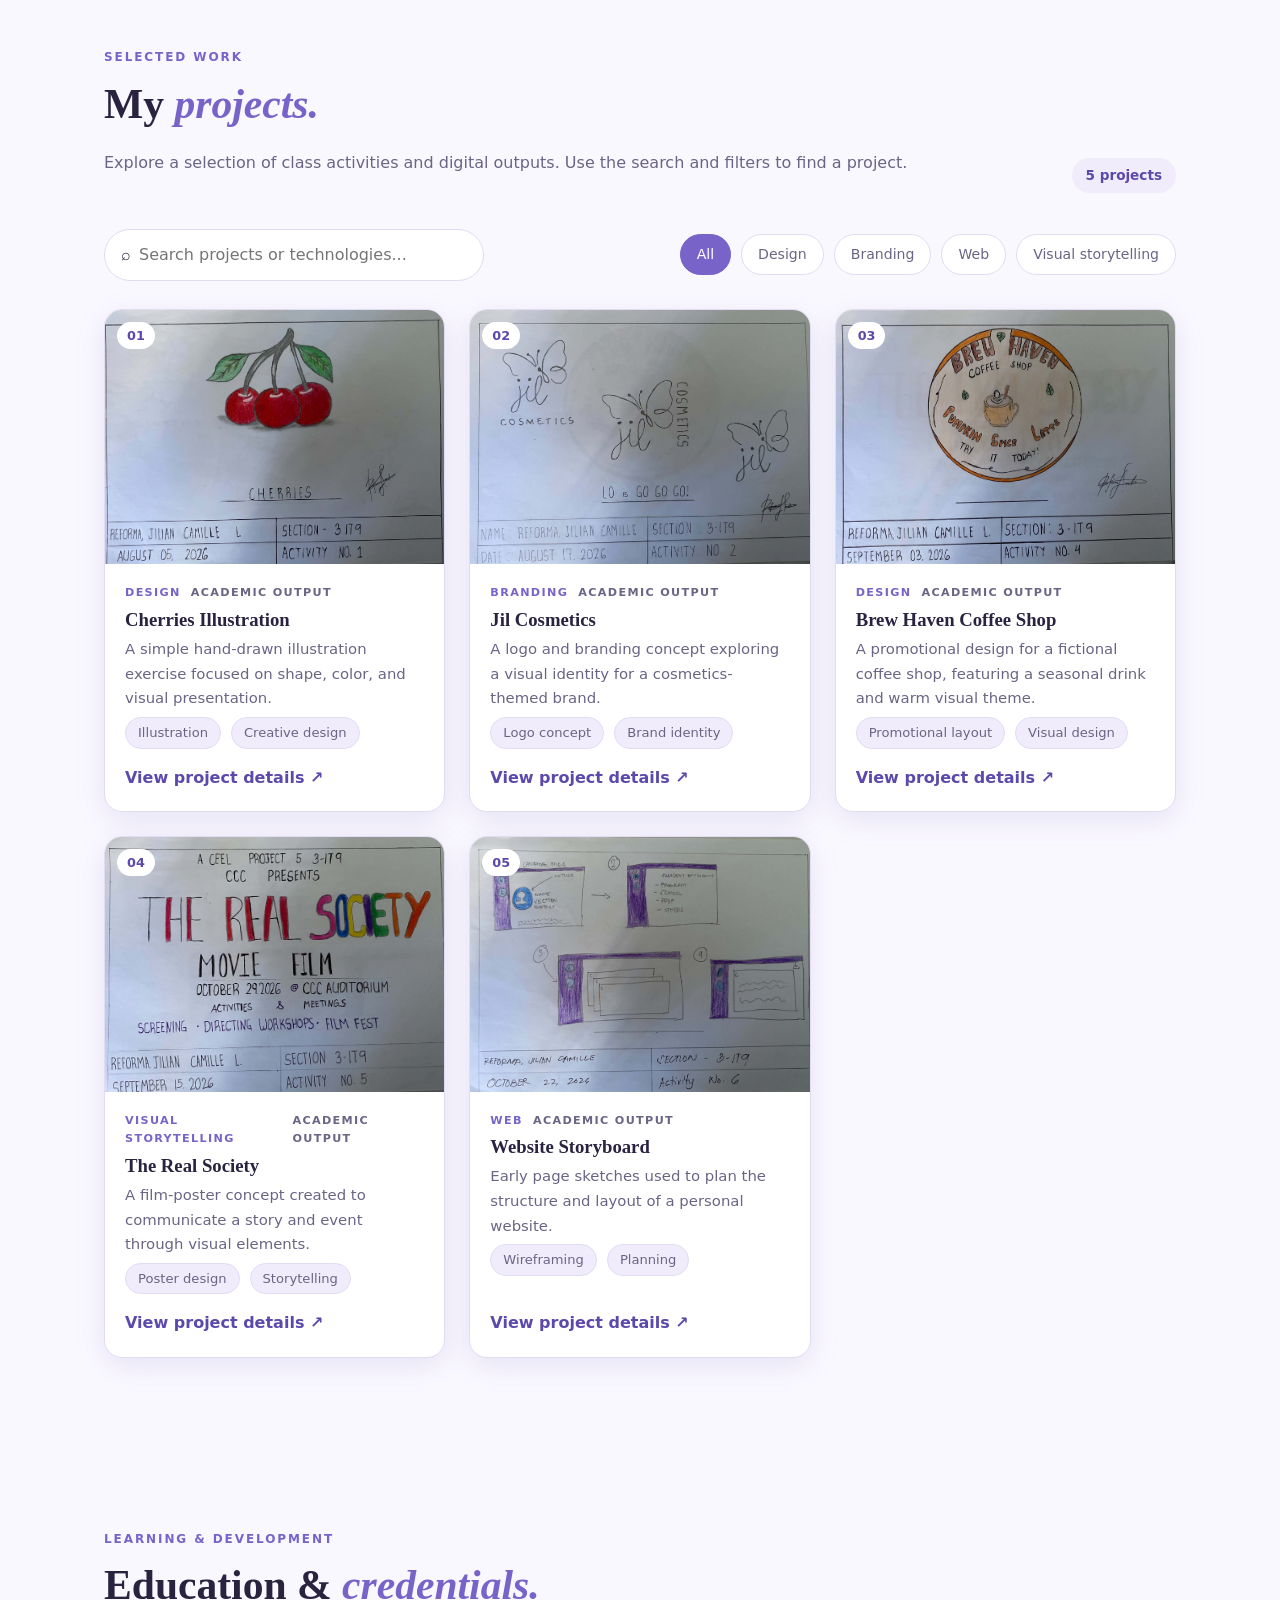
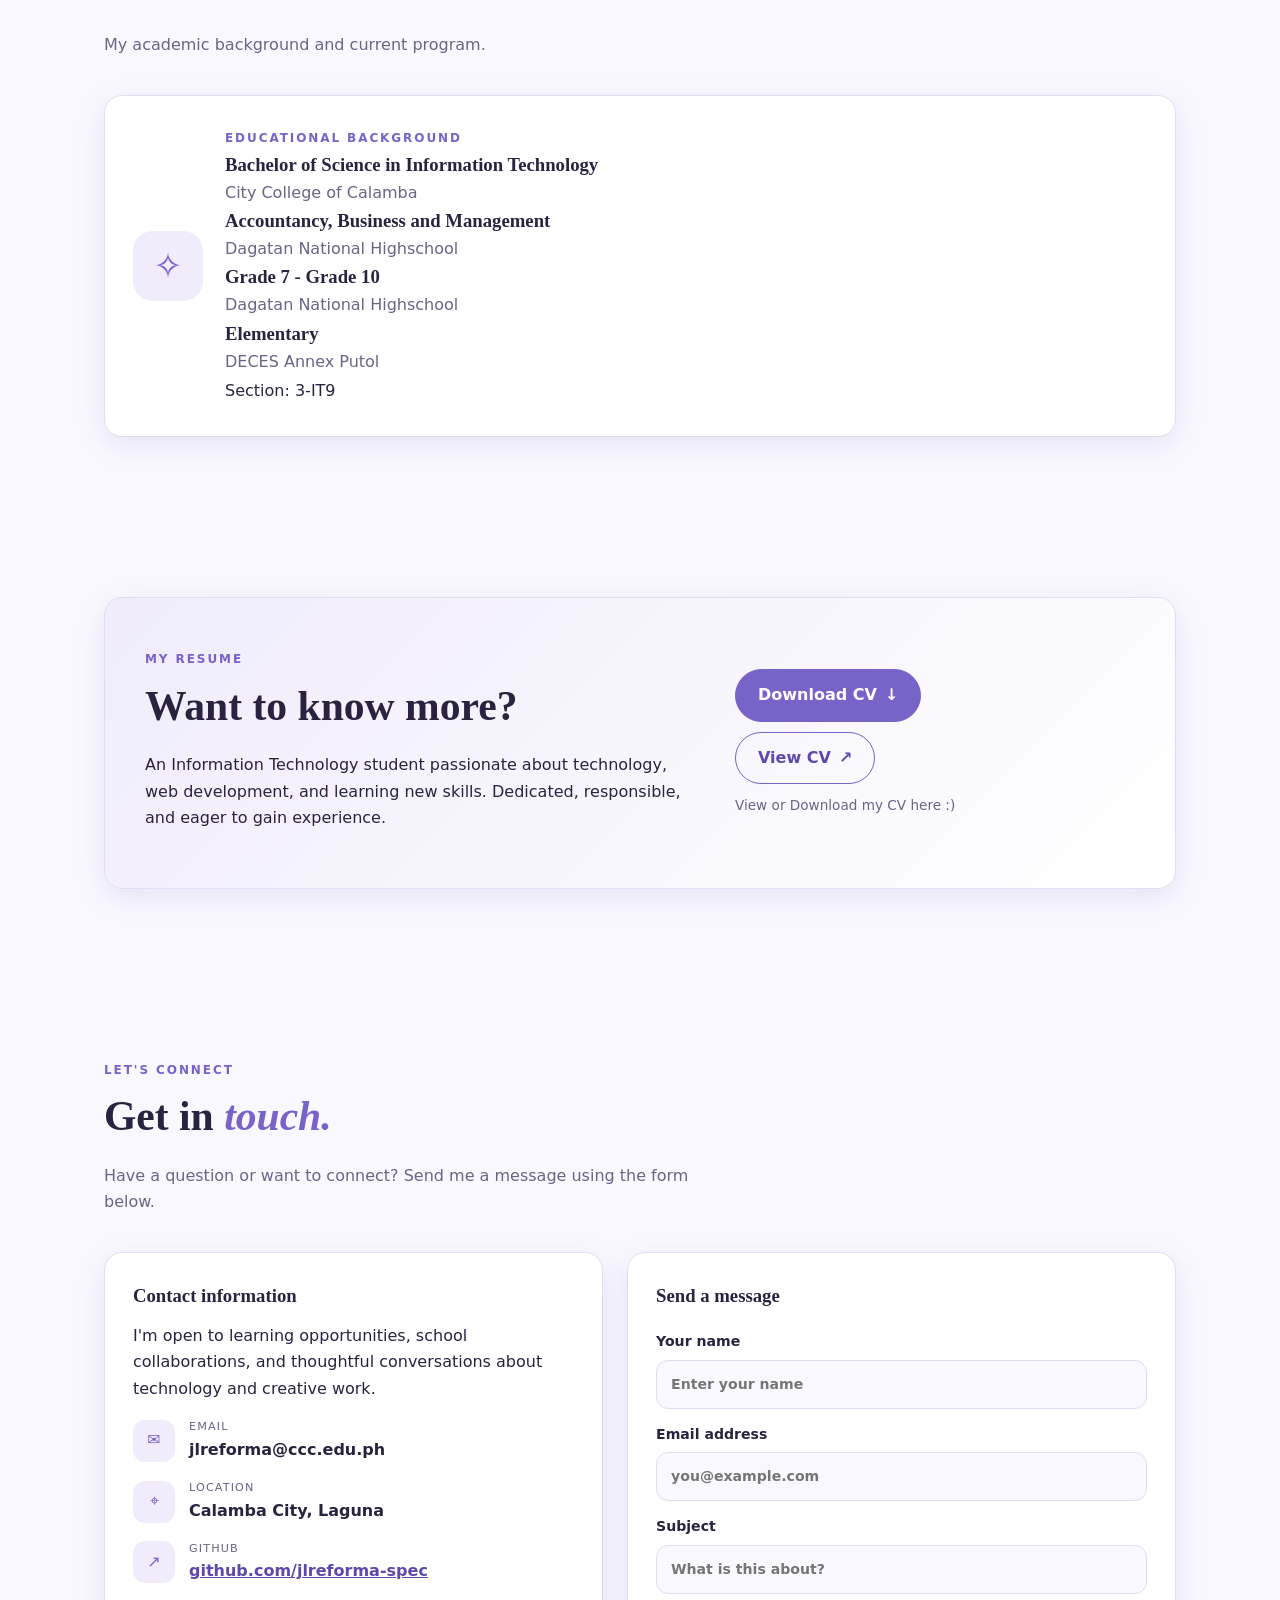
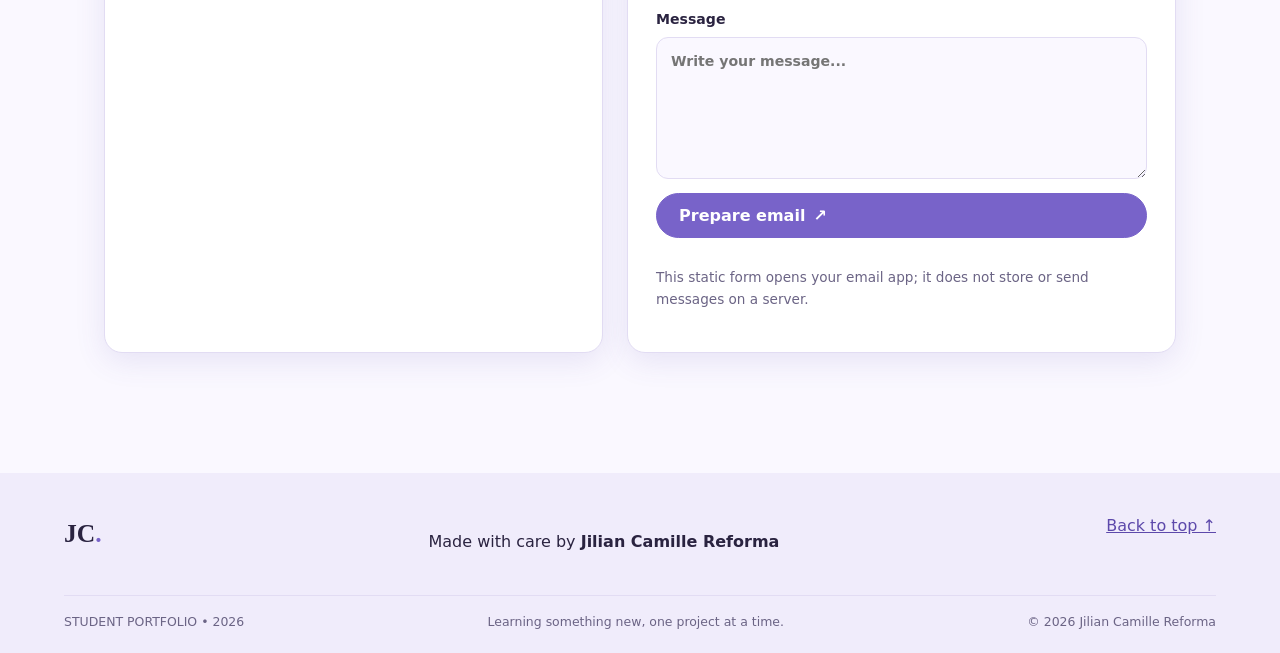
==== commit 06316115: "Update index.html" ====
--- a/index.html
+++ b/index.html
@@ -28,7 +28,7 @@
 <article class="project-card" data-category="Visual Storytelling" data-search="the real society film poster movie event storytelling graphic"><a class="project-image" href="projects/real-society/" aria-label="View The Real Society project"><img src="assets/images/activity-5-real-society.jpg" alt="The Real Society film poster concept" loading="lazy"><span class="project-number">04</span></a><div class="project-body"><div class="project-meta"><span>VISUAL STORYTELLING</span><span>ACADEMIC OUTPUT</span></div><h3>The Real Society</h3><p>A film-poster concept created to communicate a story and event through visual elements.</p><div class="chips"><span>Poster design</span><span>Storytelling</span></div><a class="project-link" href="projects/real-society/">View project details <b>↗</b></a></div></article>
 <article class="project-card" data-category="Web" data-search="website storyboard wireframe planning web layout portfolio"><a class="project-image" href="projects/website-storyboard/" aria-label="View Website Storyboard project"><img src="assets/images/activity-6-storyboard.jpg" alt="Hand-drawn website storyboard sketches" loading="lazy"><span class="project-number">05</span></a><div class="project-body"><div class="project-meta"><span>WEB</span><span>ACADEMIC OUTPUT</span></div><h3>Website Storyboard</h3><p>Early page sketches used to plan the structure and layout of a personal website.</p><div class="chips"><span>Wireframing</span><span>Planning</span></div><a class="project-link" href="projects/website-storyboard/">View project details <b>↗</b></a></div></article>
 </div><p class="empty-state" id="emptyState" hidden>No projects match your search. Try another keyword or category.</p></section>
-<section class="section education-section" id="education"><div class="section-intro"><p class="eyebrow">LEARNING & DEVELOPMENT</p><h2>Education & <span>credentials.</span></h2><p class="muted">My academic background and current program.</p></div><div class="education-card panel"><div class="education-mark">✧</div><div><span class="mini-label">EDUCATIONAL BACKGROUND</span><h3>Bachelor of Information Technology</h3><p class="muted">City College of Calamba</p><h3>Accountancy, Business and Management</h3><p class="muted">Dagatan National Highschool</p><h3>Grade 7 - Grade 10</h3><p class="muted">Dagatan National Highschool</p><h3>Elementary</h3><p class="muted">DECES Annex Putol</p><p>Section: 3-IT9</p><p class="small-note">No certifications have been listed yet.</p></div></div></section>
+<section class="section education-section" id="education"><div class="section-intro"><p class="eyebrow">LEARNING & DEVELOPMENT</p><h2>Education & <span>credentials.</span></h2><p class="muted">My academic background and current program.</p></div><div class="education-card panel"><div class="education-mark">✧</div><div><span class="mini-label">EDUCATIONAL BACKGROUND</span><h3>Bachelor of Science in Information Technology</h3><p class="muted">City College of Calamba</p><h3>Accountancy, Business and Management</h3><p class="muted">Dagatan National Highschool</p><h3>Grade 7 - Grade 10</h3><p class="muted">Dagatan National Highschool</p><h3>Elementary</h3><p class="muted">DECES Annex Putol</p><p>Section: 3-IT9</p></div></div></section>
 <section class="section cv-section" id="cv"><div class="cv-panel"><div><p class="eyebrow">MY RESUME</p><h2>Want to know more?</h2><p>An Information Technology student passionate about technology, web development, and learning new skills. Dedicated, responsible, and eager to gain experience.</p></div><div class="cv-actions"><a class="btn primary" href="assets/cv.pdf" download="Jilian-Camille-Reforma-CV.pdf" data-analytics="cv_download">Download CV <span>↓</span></a><a class="btn secondary" href="assets/cv.pdf" target="_blank" rel="noopener" data-analytics="cv_view">View CV <span>↗</span></a><span class="small-note">View or Download my CV here :)</span></div></div></section>
 <section class="section contact-section" id="contact"><div class="section-intro"><p class="eyebrow">LET'S CONNECT</p><h2>Get in <span>touch.</span></h2><p class="muted">Have a question or want to connect? Send me a message using the form below.</p></div><div class="contact-grid"><div class="contact-copy panel"><h3>Contact information</h3><p>I'm open to learning opportunities, school collaborations, and thoughtful conversations about technology and creative work.</p><div class="contact-detail"><span>✉</span><div><small>EMAIL</small><strong class="editable">jlreforma@ccc.edu.ph</strong></div></div><div class="contact-detail"><span>⌖</span><div><small>LOCATION</small><strong class="editable">Calamba City, Laguna</strong></div></div><div class="contact-detail"><span>↗</span><div><small>GITHUB</small><strong class="editable"><a href="https://github.com/jlreforma-spec" target="_blank" rel="noopener">github.com/jlreforma-spec</a></strong></div></div></div><form class="contact-form panel" id="contactForm"><h3>Send a message</h3><label>Your name<input name="name" required maxlength="80" autocomplete="name" placeholder="Enter your name"></label><label>Email address<input name="email" type="email" required maxlength="120" autocomplete="email" placeholder="you@example.com"></label><label>Subject<input name="subject" required maxlength="120" placeholder="What is this about?"></label><label>Message<textarea name="message" required maxlength="2000" rows="5" placeholder="Write your message..."></textarea></label><label class="honeypot" aria-hidden="true">Leave this field empty<input name="website" tabindex="-1" autocomplete="off"></label><button class="btn primary" type="submit">Prepare email <span>↗</span></button><p class="form-note" id="formNote" role="status">This static form opens your email app; it does not store or send messages on a server.</p></form></div></section>
 </main>
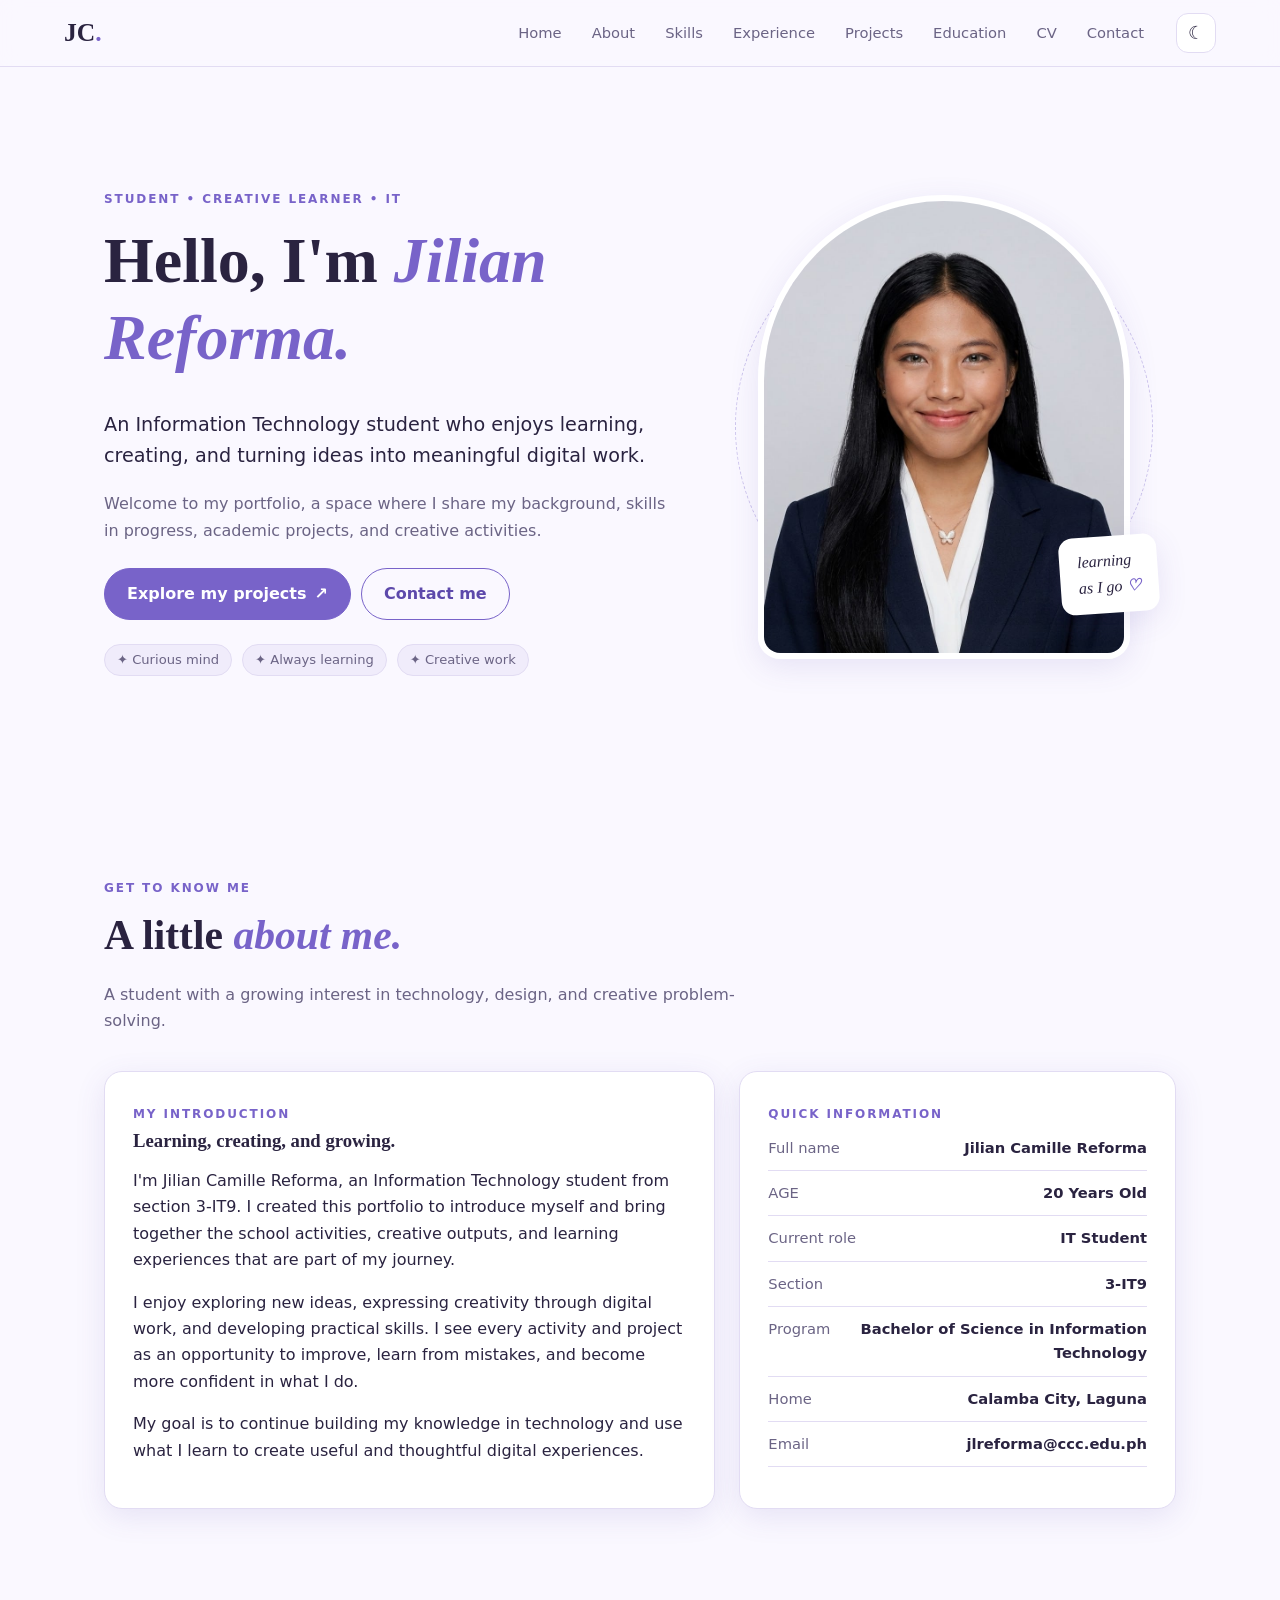
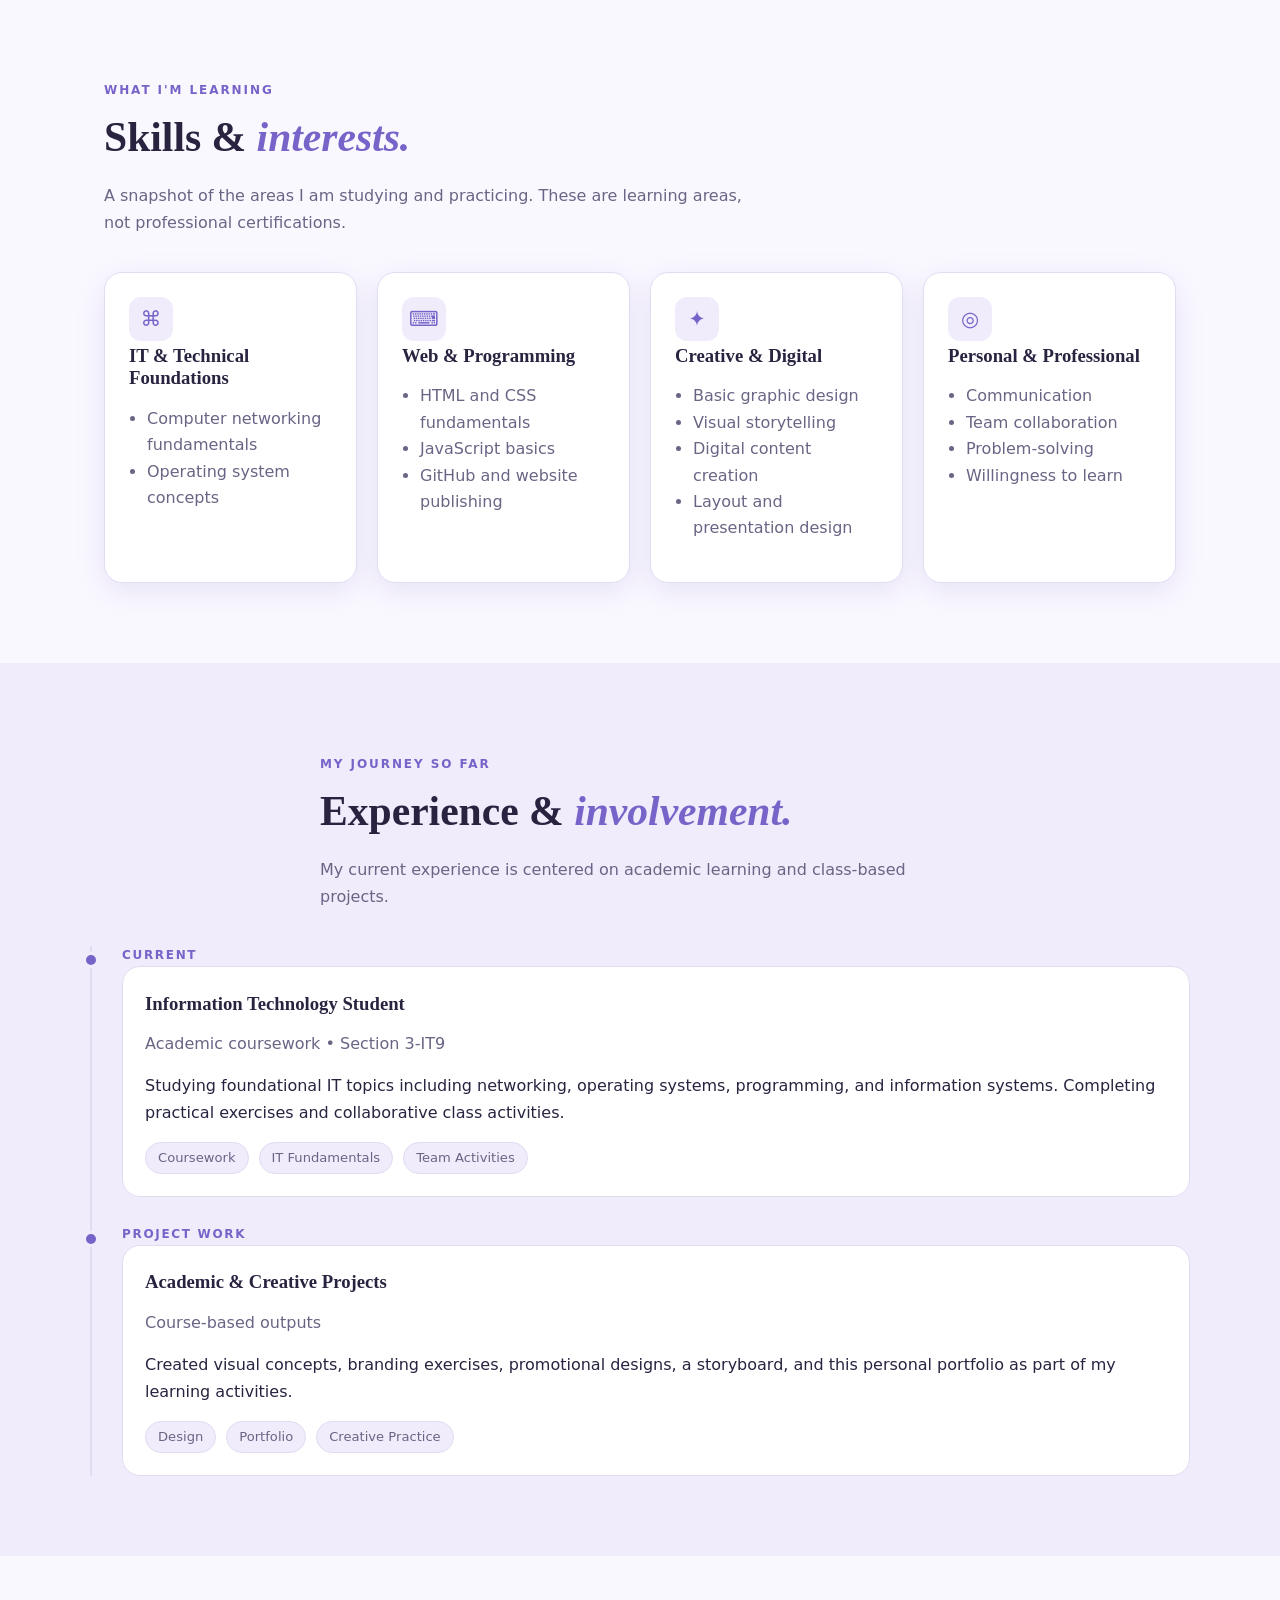
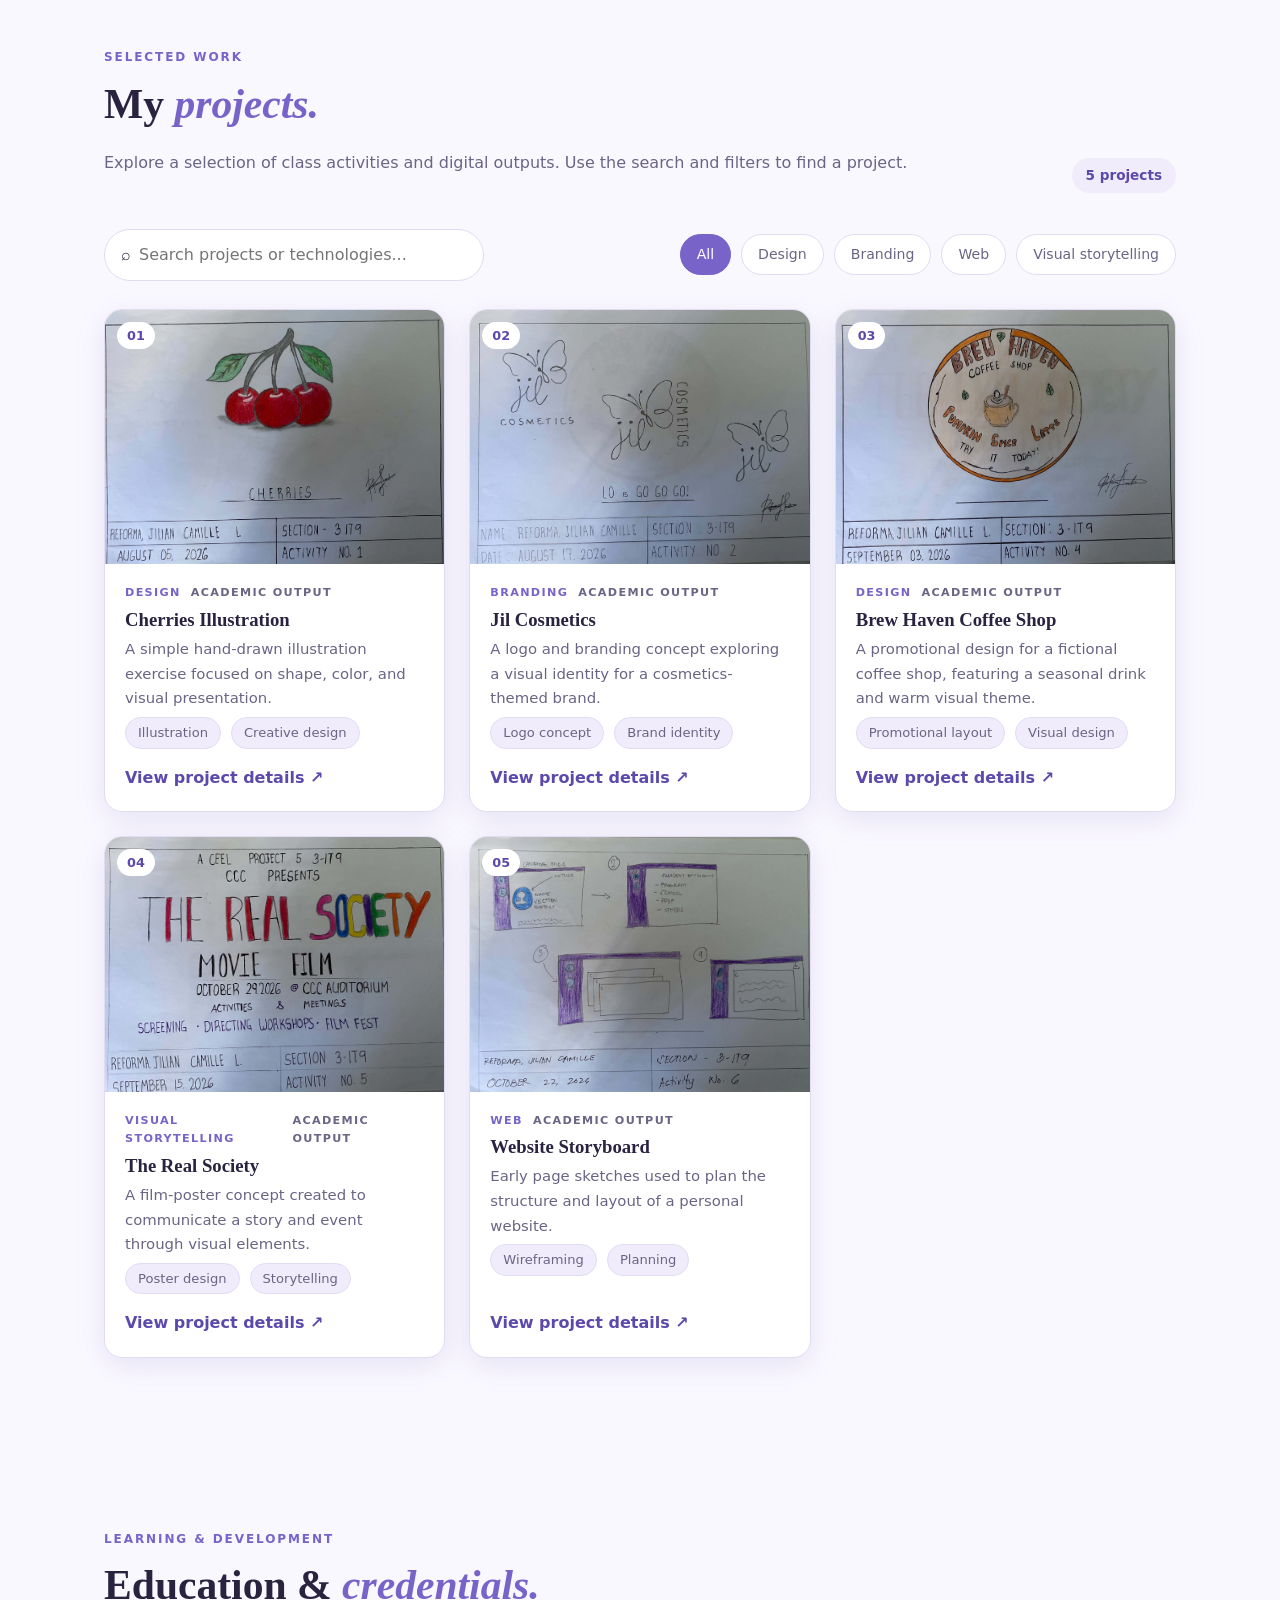
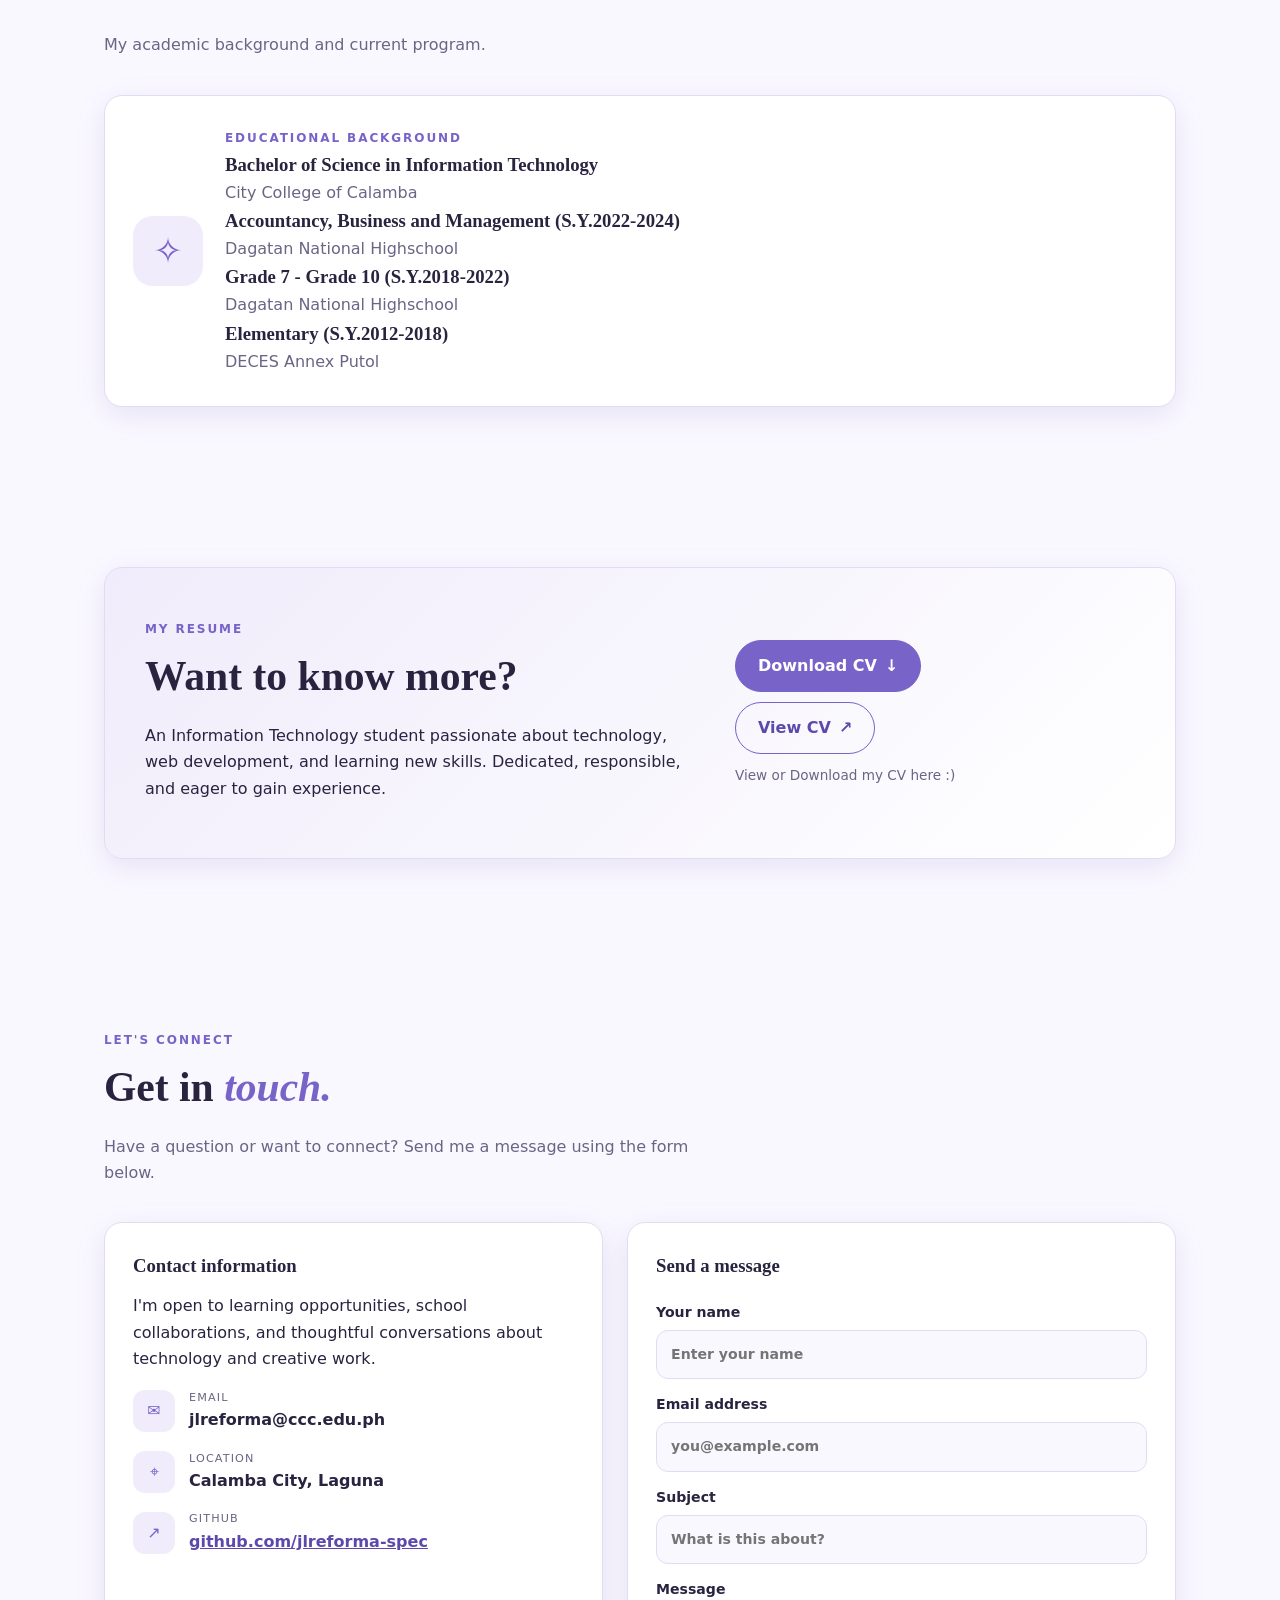
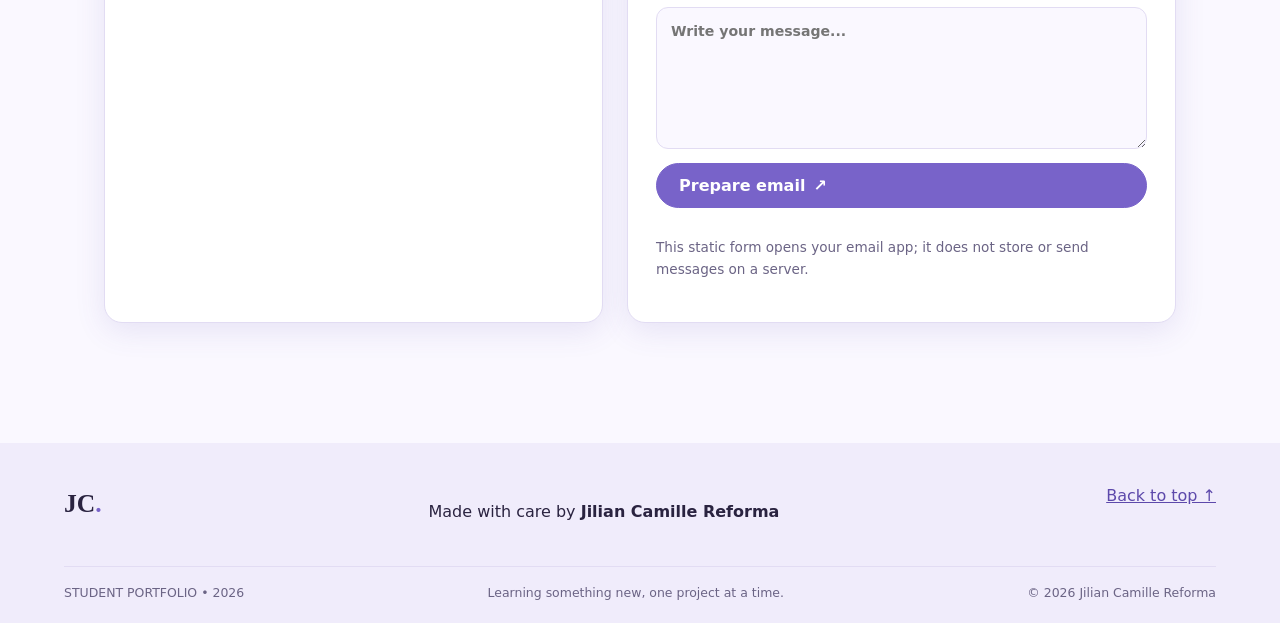
==== commit cc8ce91b: "Revise education section with academic years Updated educational background details with specific ac" ====
--- a/index.html
+++ b/index.html
@@ -28,7 +28,7 @@
 <article class="project-card" data-category="Visual Storytelling" data-search="the real society film poster movie event storytelling graphic"><a class="project-image" href="projects/real-society/" aria-label="View The Real Society project"><img src="assets/images/activity-5-real-society.jpg" alt="The Real Society film poster concept" loading="lazy"><span class="project-number">04</span></a><div class="project-body"><div class="project-meta"><span>VISUAL STORYTELLING</span><span>ACADEMIC OUTPUT</span></div><h3>The Real Society</h3><p>A film-poster concept created to communicate a story and event through visual elements.</p><div class="chips"><span>Poster design</span><span>Storytelling</span></div><a class="project-link" href="projects/real-society/">View project details <b>↗</b></a></div></article>
 <article class="project-card" data-category="Web" data-search="website storyboard wireframe planning web layout portfolio"><a class="project-image" href="projects/website-storyboard/" aria-label="View Website Storyboard project"><img src="assets/images/activity-6-storyboard.jpg" alt="Hand-drawn website storyboard sketches" loading="lazy"><span class="project-number">05</span></a><div class="project-body"><div class="project-meta"><span>WEB</span><span>ACADEMIC OUTPUT</span></div><h3>Website Storyboard</h3><p>Early page sketches used to plan the structure and layout of a personal website.</p><div class="chips"><span>Wireframing</span><span>Planning</span></div><a class="project-link" href="projects/website-storyboard/">View project details <b>↗</b></a></div></article>
 </div><p class="empty-state" id="emptyState" hidden>No projects match your search. Try another keyword or category.</p></section>
-<section class="section education-section" id="education"><div class="section-intro"><p class="eyebrow">LEARNING & DEVELOPMENT</p><h2>Education & <span>credentials.</span></h2><p class="muted">My academic background and current program.</p></div><div class="education-card panel"><div class="education-mark">✧</div><div><span class="mini-label">EDUCATIONAL BACKGROUND</span><h3>Bachelor of Science in Information Technology</h3><p class="muted">City College of Calamba</p><h3>Accountancy, Business and Management</h3><p class="muted">Dagatan National Highschool</p><h3>Grade 7 - Grade 10</h3><p class="muted">Dagatan National Highschool</p><h3>Elementary</h3><p class="muted">DECES Annex Putol</p><p>Section: 3-IT9</p></div></div></section>
+<section class="section education-section" id="education"><div class="section-intro"><p class="eyebrow">LEARNING & DEVELOPMENT</p><h2>Education & <span>credentials.</span></h2><p class="muted">My academic background and current program.</p></div><div class="education-card panel"><div class="education-mark">✧</div><div><span class="mini-label">EDUCATIONAL BACKGROUND</span><h3>Bachelor of Science in Information Technology</h3><p class="muted">City College of Calamba</p><h3>Accountancy, Business and Management (S.Y.2022-2024)</h3><p class="muted">Dagatan National Highschool</p><h3>Grade 7 - Grade 10 (S.Y.2018-2022)</h3><p class="muted">Dagatan National Highschool</p><h3>Elementary (S.Y.2012-2018)</h3><p class="muted">DECES Annex Putol</p></div></div></section>
 <section class="section cv-section" id="cv"><div class="cv-panel"><div><p class="eyebrow">MY RESUME</p><h2>Want to know more?</h2><p>An Information Technology student passionate about technology, web development, and learning new skills. Dedicated, responsible, and eager to gain experience.</p></div><div class="cv-actions"><a class="btn primary" href="assets/cv.pdf" download="Jilian-Camille-Reforma-CV.pdf" data-analytics="cv_download">Download CV <span>↓</span></a><a class="btn secondary" href="assets/cv.pdf" target="_blank" rel="noopener" data-analytics="cv_view">View CV <span>↗</span></a><span class="small-note">View or Download my CV here :)</span></div></div></section>
 <section class="section contact-section" id="contact"><div class="section-intro"><p class="eyebrow">LET'S CONNECT</p><h2>Get in <span>touch.</span></h2><p class="muted">Have a question or want to connect? Send me a message using the form below.</p></div><div class="contact-grid"><div class="contact-copy panel"><h3>Contact information</h3><p>I'm open to learning opportunities, school collaborations, and thoughtful conversations about technology and creative work.</p><div class="contact-detail"><span>✉</span><div><small>EMAIL</small><strong class="editable">jlreforma@ccc.edu.ph</strong></div></div><div class="contact-detail"><span>⌖</span><div><small>LOCATION</small><strong class="editable">Calamba City, Laguna</strong></div></div><div class="contact-detail"><span>↗</span><div><small>GITHUB</small><strong class="editable"><a href="https://github.com/jlreforma-spec" target="_blank" rel="noopener">github.com/jlreforma-spec</a></strong></div></div></div><form class="contact-form panel" id="contactForm"><h3>Send a message</h3><label>Your name<input name="name" required maxlength="80" autocomplete="name" placeholder="Enter your name"></label><label>Email address<input name="email" type="email" required maxlength="120" autocomplete="email" placeholder="you@example.com"></label><label>Subject<input name="subject" required maxlength="120" placeholder="What is this about?"></label><label>Message<textarea name="message" required maxlength="2000" rows="5" placeholder="Write your message..."></textarea></label><label class="honeypot" aria-hidden="true">Leave this field empty<input name="website" tabindex="-1" autocomplete="off"></label><button class="btn primary" type="submit">Prepare email <span>↗</span></button><p class="form-note" id="formNote" role="status">This static form opens your email app; it does not store or send messages on a server.</p></form></div></section>
 </main>
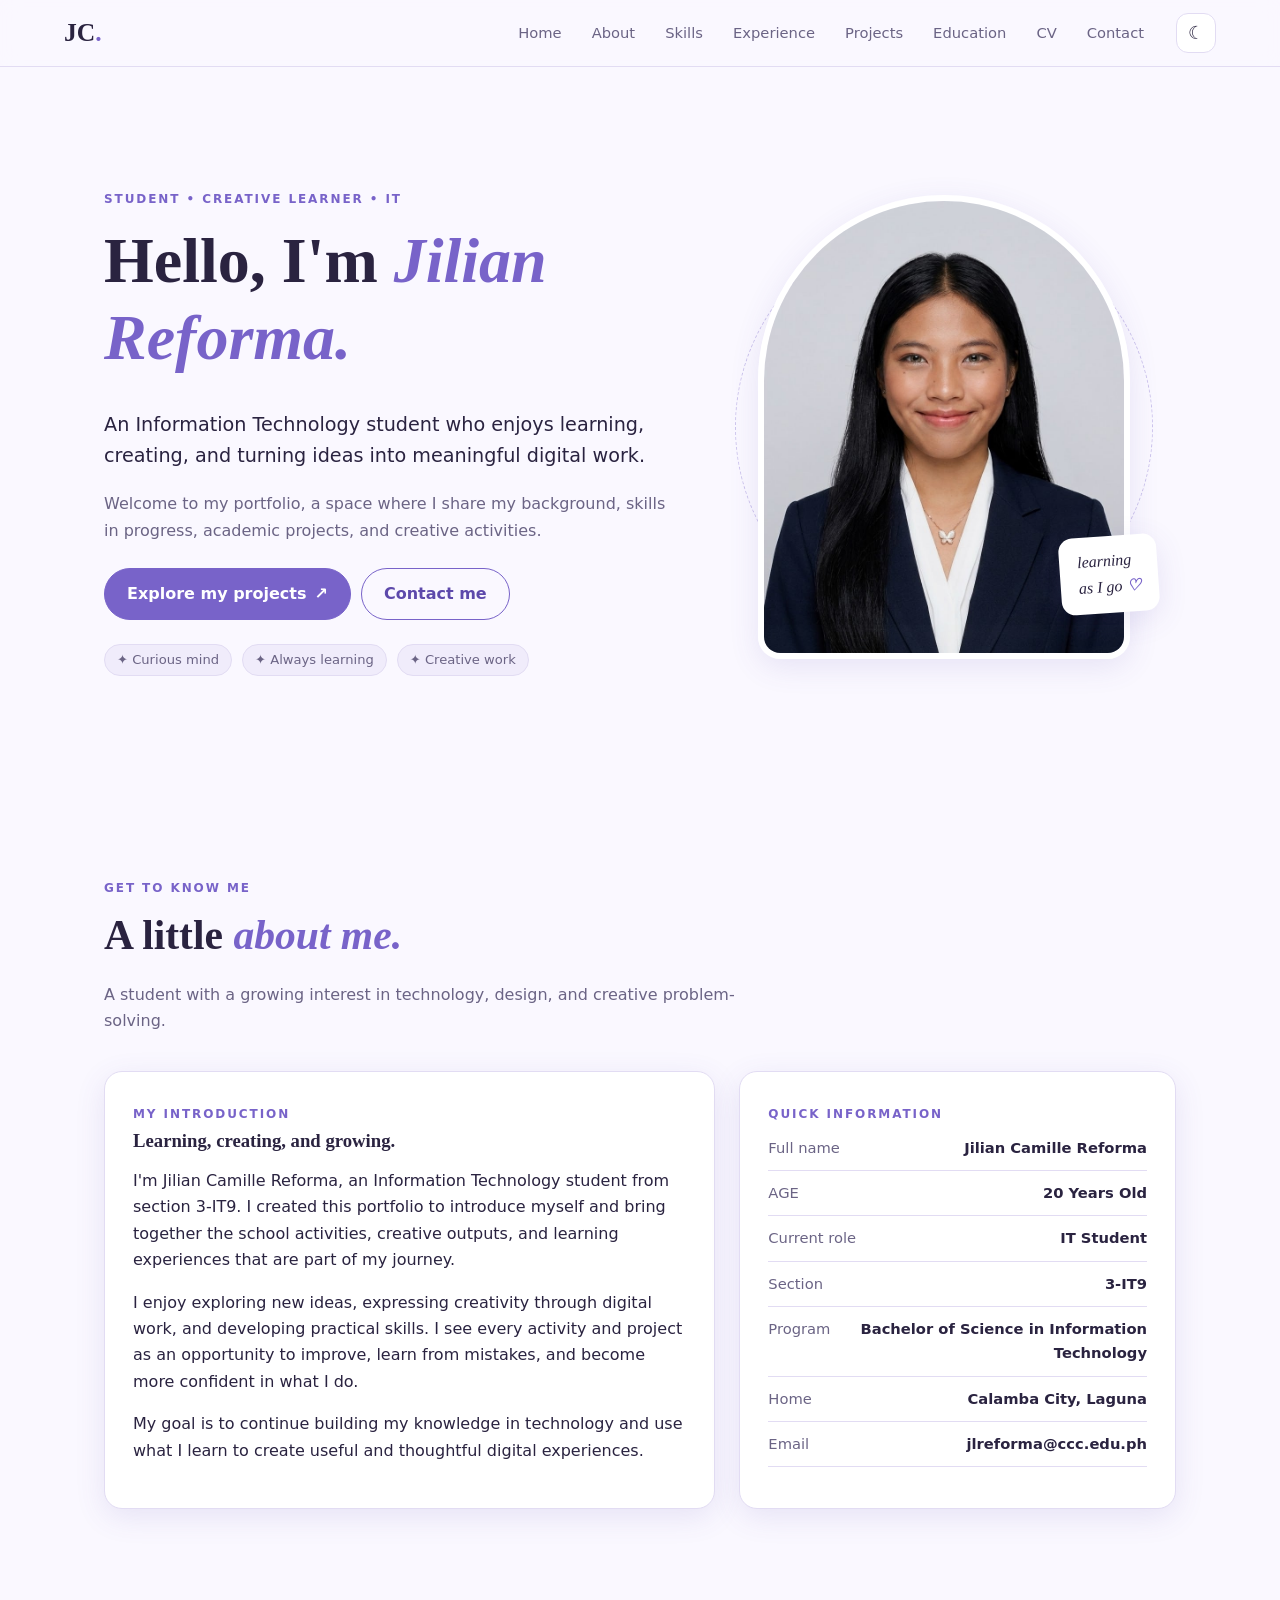
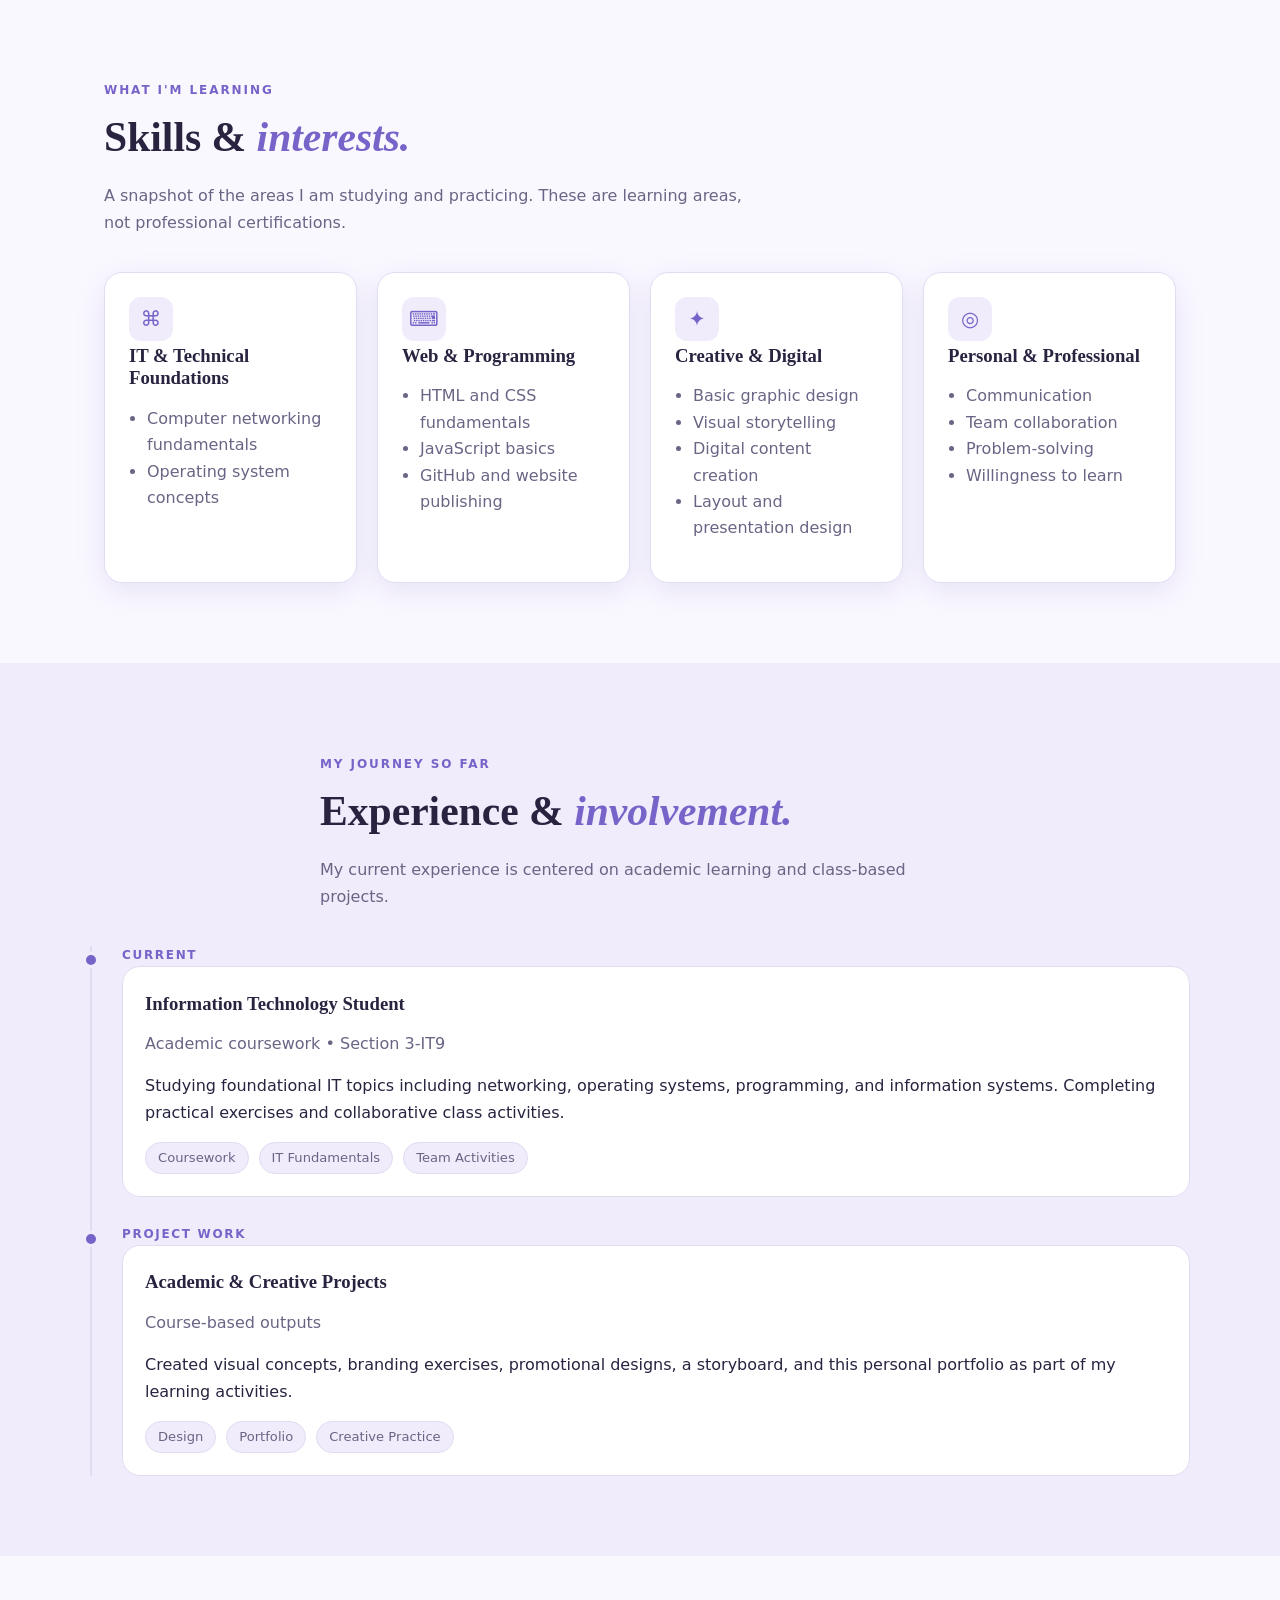
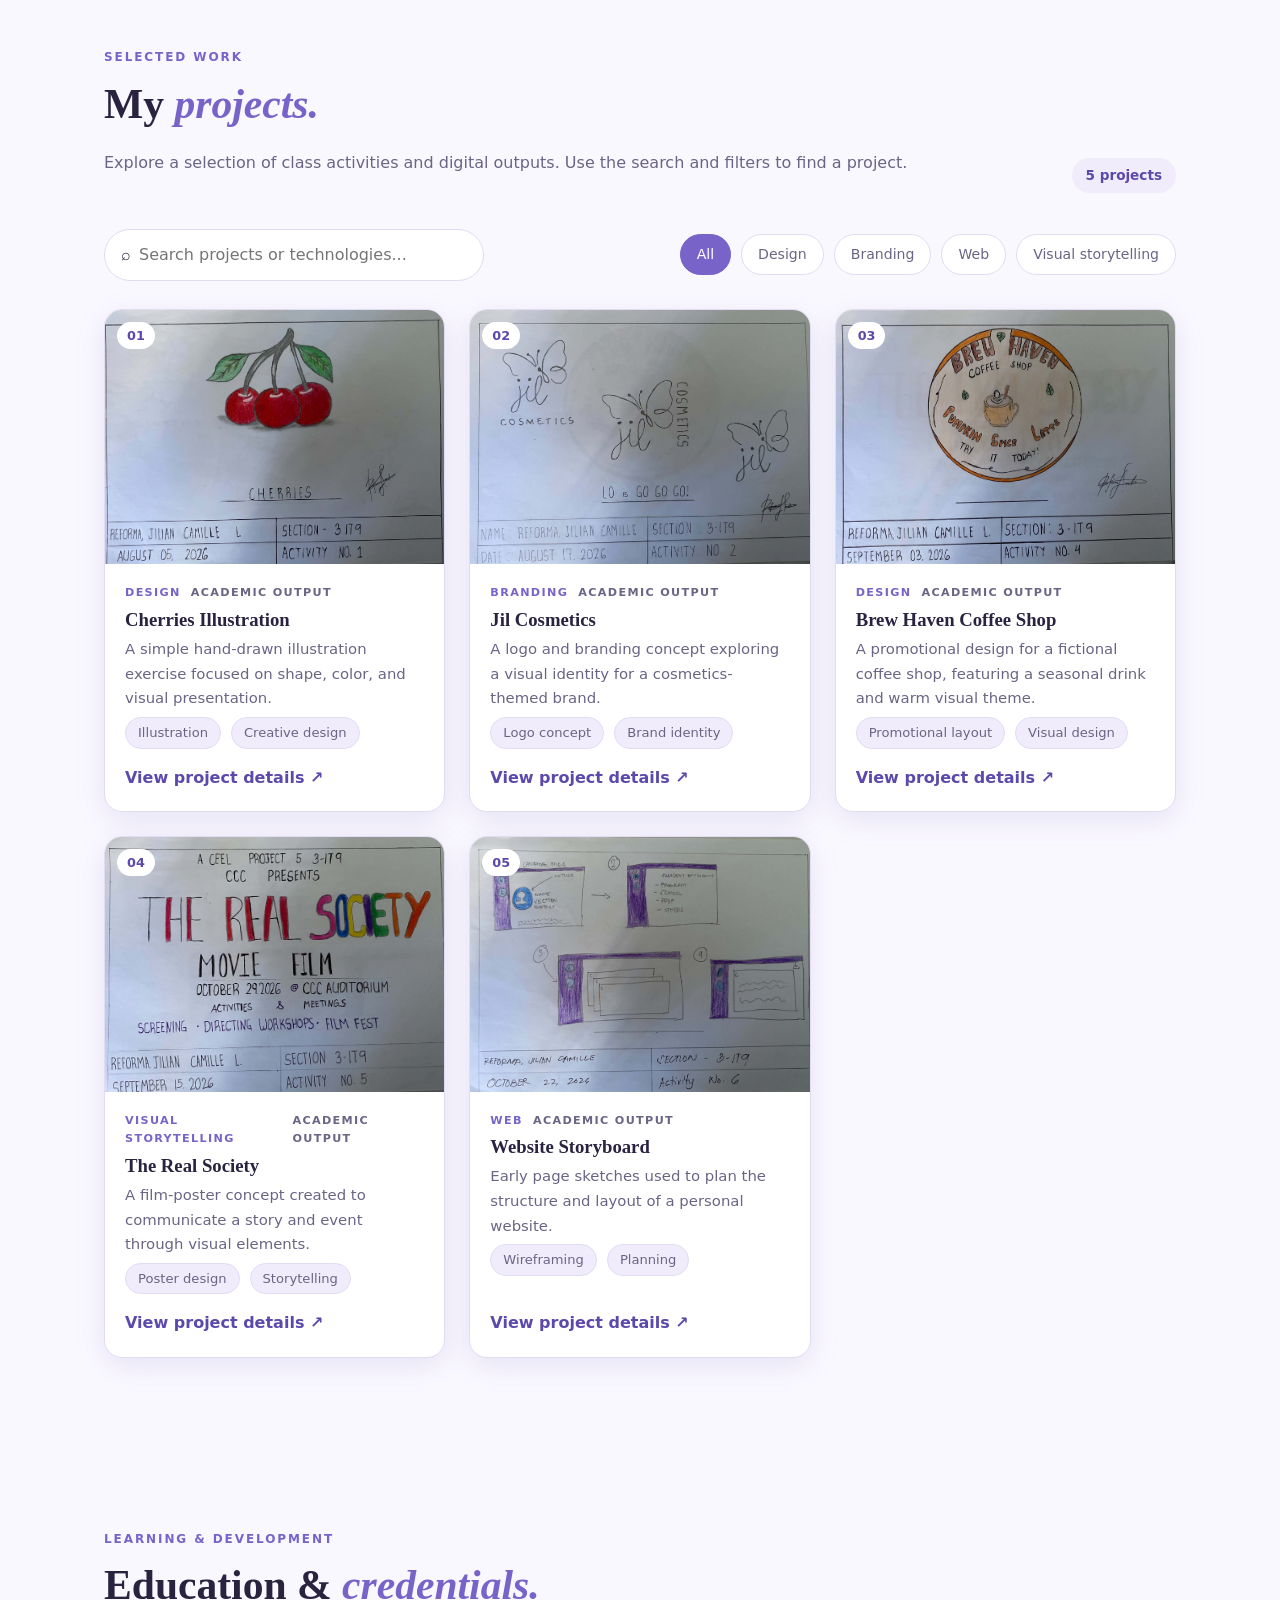
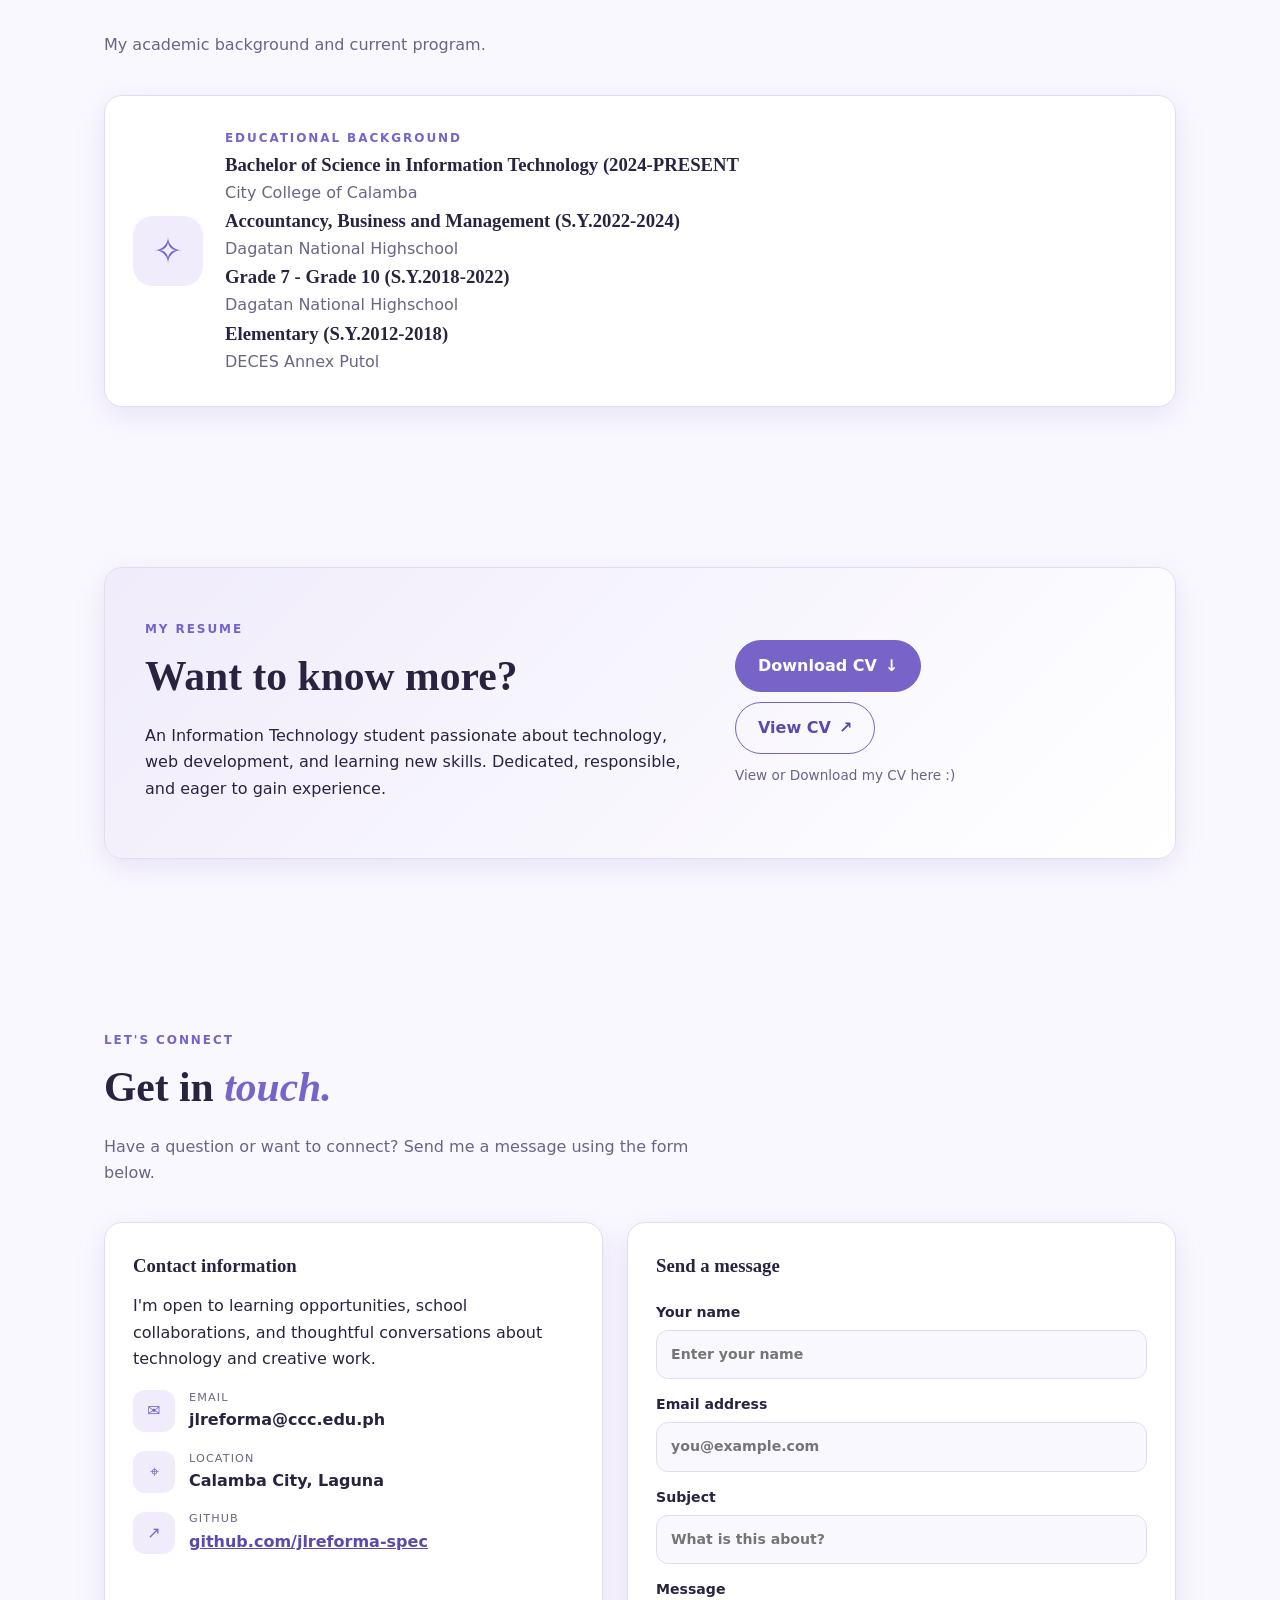
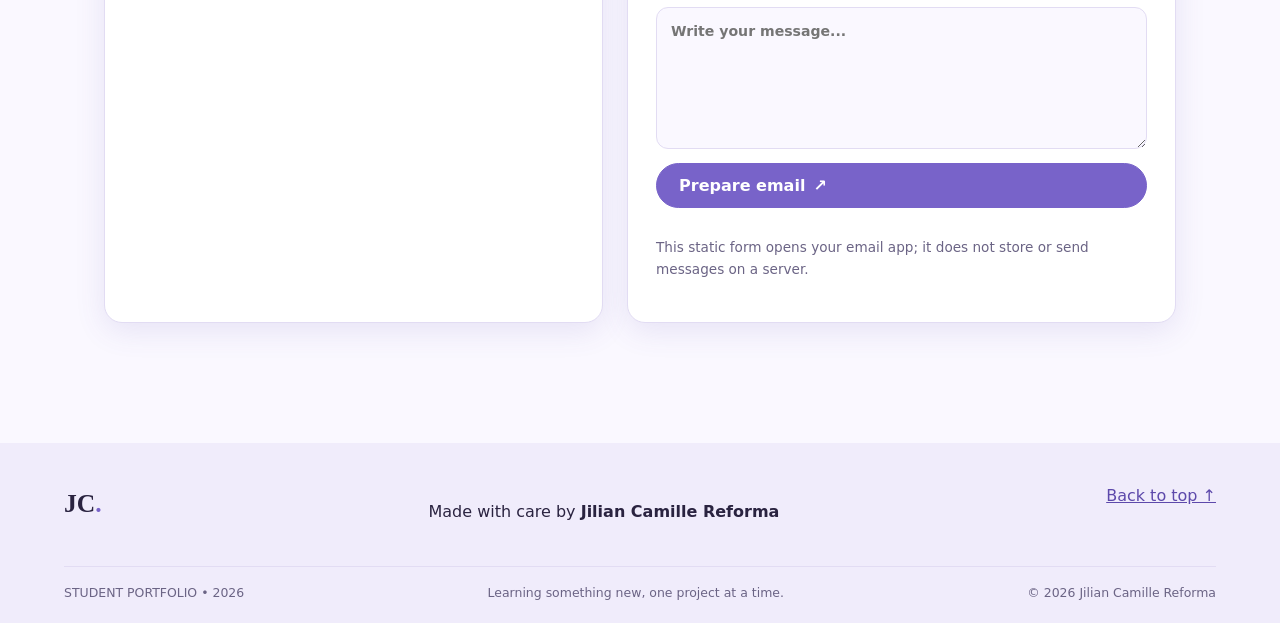
==== commit 62b42e66: "Revise education section with current program info Updated the education section to include current " ====
--- a/index.html
+++ b/index.html
@@ -28,7 +28,7 @@
 <article class="project-card" data-category="Visual Storytelling" data-search="the real society film poster movie event storytelling graphic"><a class="project-image" href="projects/real-society/" aria-label="View The Real Society project"><img src="assets/images/activity-5-real-society.jpg" alt="The Real Society film poster concept" loading="lazy"><span class="project-number">04</span></a><div class="project-body"><div class="project-meta"><span>VISUAL STORYTELLING</span><span>ACADEMIC OUTPUT</span></div><h3>The Real Society</h3><p>A film-poster concept created to communicate a story and event through visual elements.</p><div class="chips"><span>Poster design</span><span>Storytelling</span></div><a class="project-link" href="projects/real-society/">View project details <b>↗</b></a></div></article>
 <article class="project-card" data-category="Web" data-search="website storyboard wireframe planning web layout portfolio"><a class="project-image" href="projects/website-storyboard/" aria-label="View Website Storyboard project"><img src="assets/images/activity-6-storyboard.jpg" alt="Hand-drawn website storyboard sketches" loading="lazy"><span class="project-number">05</span></a><div class="project-body"><div class="project-meta"><span>WEB</span><span>ACADEMIC OUTPUT</span></div><h3>Website Storyboard</h3><p>Early page sketches used to plan the structure and layout of a personal website.</p><div class="chips"><span>Wireframing</span><span>Planning</span></div><a class="project-link" href="projects/website-storyboard/">View project details <b>↗</b></a></div></article>
 </div><p class="empty-state" id="emptyState" hidden>No projects match your search. Try another keyword or category.</p></section>
-<section class="section education-section" id="education"><div class="section-intro"><p class="eyebrow">LEARNING & DEVELOPMENT</p><h2>Education & <span>credentials.</span></h2><p class="muted">My academic background and current program.</p></div><div class="education-card panel"><div class="education-mark">✧</div><div><span class="mini-label">EDUCATIONAL BACKGROUND</span><h3>Bachelor of Science in Information Technology</h3><p class="muted">City College of Calamba</p><h3>Accountancy, Business and Management (S.Y.2022-2024)</h3><p class="muted">Dagatan National Highschool</p><h3>Grade 7 - Grade 10 (S.Y.2018-2022)</h3><p class="muted">Dagatan National Highschool</p><h3>Elementary (S.Y.2012-2018)</h3><p class="muted">DECES Annex Putol</p></div></div></section>
+<section class="section education-section" id="education"><div class="section-intro"><p class="eyebrow">LEARNING & DEVELOPMENT</p><h2>Education & <span>credentials.</span></h2><p class="muted">My academic background and current program.</p></div><div class="education-card panel"><div class="education-mark">✧</div><div><span class="mini-label">EDUCATIONAL BACKGROUND</span><h3>Bachelor of Science in Information Technology (2024-PRESENT</h3><p class="muted">City College of Calamba</p><h3>Accountancy, Business and Management (S.Y.2022-2024)</h3><p class="muted">Dagatan National Highschool</p><h3>Grade 7 - Grade 10 (S.Y.2018-2022)</h3><p class="muted">Dagatan National Highschool</p><h3>Elementary (S.Y.2012-2018)</h3><p class="muted">DECES Annex Putol</p></div></div></section>
 <section class="section cv-section" id="cv"><div class="cv-panel"><div><p class="eyebrow">MY RESUME</p><h2>Want to know more?</h2><p>An Information Technology student passionate about technology, web development, and learning new skills. Dedicated, responsible, and eager to gain experience.</p></div><div class="cv-actions"><a class="btn primary" href="assets/cv.pdf" download="Jilian-Camille-Reforma-CV.pdf" data-analytics="cv_download">Download CV <span>↓</span></a><a class="btn secondary" href="assets/cv.pdf" target="_blank" rel="noopener" data-analytics="cv_view">View CV <span>↗</span></a><span class="small-note">View or Download my CV here :)</span></div></div></section>
 <section class="section contact-section" id="contact"><div class="section-intro"><p class="eyebrow">LET'S CONNECT</p><h2>Get in <span>touch.</span></h2><p class="muted">Have a question or want to connect? Send me a message using the form below.</p></div><div class="contact-grid"><div class="contact-copy panel"><h3>Contact information</h3><p>I'm open to learning opportunities, school collaborations, and thoughtful conversations about technology and creative work.</p><div class="contact-detail"><span>✉</span><div><small>EMAIL</small><strong class="editable">jlreforma@ccc.edu.ph</strong></div></div><div class="contact-detail"><span>⌖</span><div><small>LOCATION</small><strong class="editable">Calamba City, Laguna</strong></div></div><div class="contact-detail"><span>↗</span><div><small>GITHUB</small><strong class="editable"><a href="https://github.com/jlreforma-spec" target="_blank" rel="noopener">github.com/jlreforma-spec</a></strong></div></div></div><form class="contact-form panel" id="contactForm"><h3>Send a message</h3><label>Your name<input name="name" required maxlength="80" autocomplete="name" placeholder="Enter your name"></label><label>Email address<input name="email" type="email" required maxlength="120" autocomplete="email" placeholder="you@example.com"></label><label>Subject<input name="subject" required maxlength="120" placeholder="What is this about?"></label><label>Message<textarea name="message" required maxlength="2000" rows="5" placeholder="Write your message..."></textarea></label><label class="honeypot" aria-hidden="true">Leave this field empty<input name="website" tabindex="-1" autocomplete="off"></label><button class="btn primary" type="submit">Prepare email <span>↗</span></button><p class="form-note" id="formNote" role="status">This static form opens your email app; it does not store or send messages on a server.</p></form></div></section>
 </main>
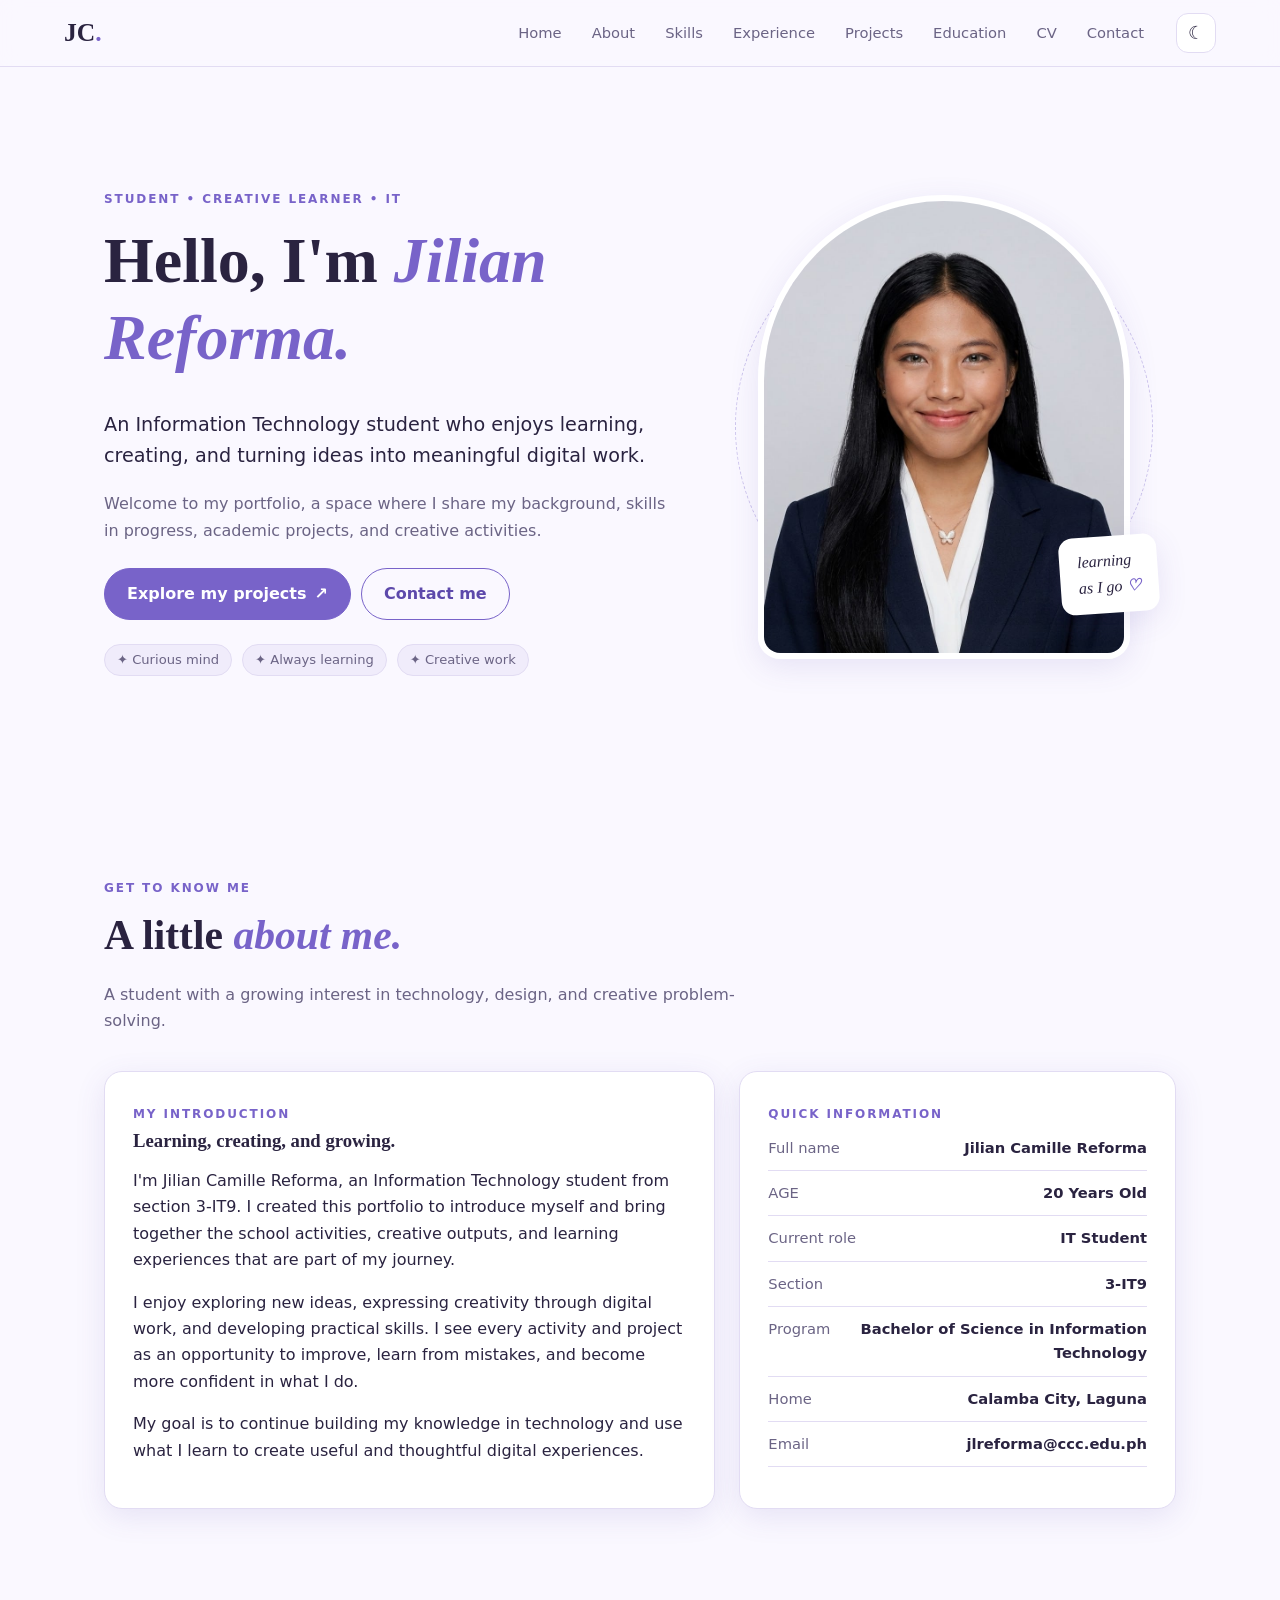
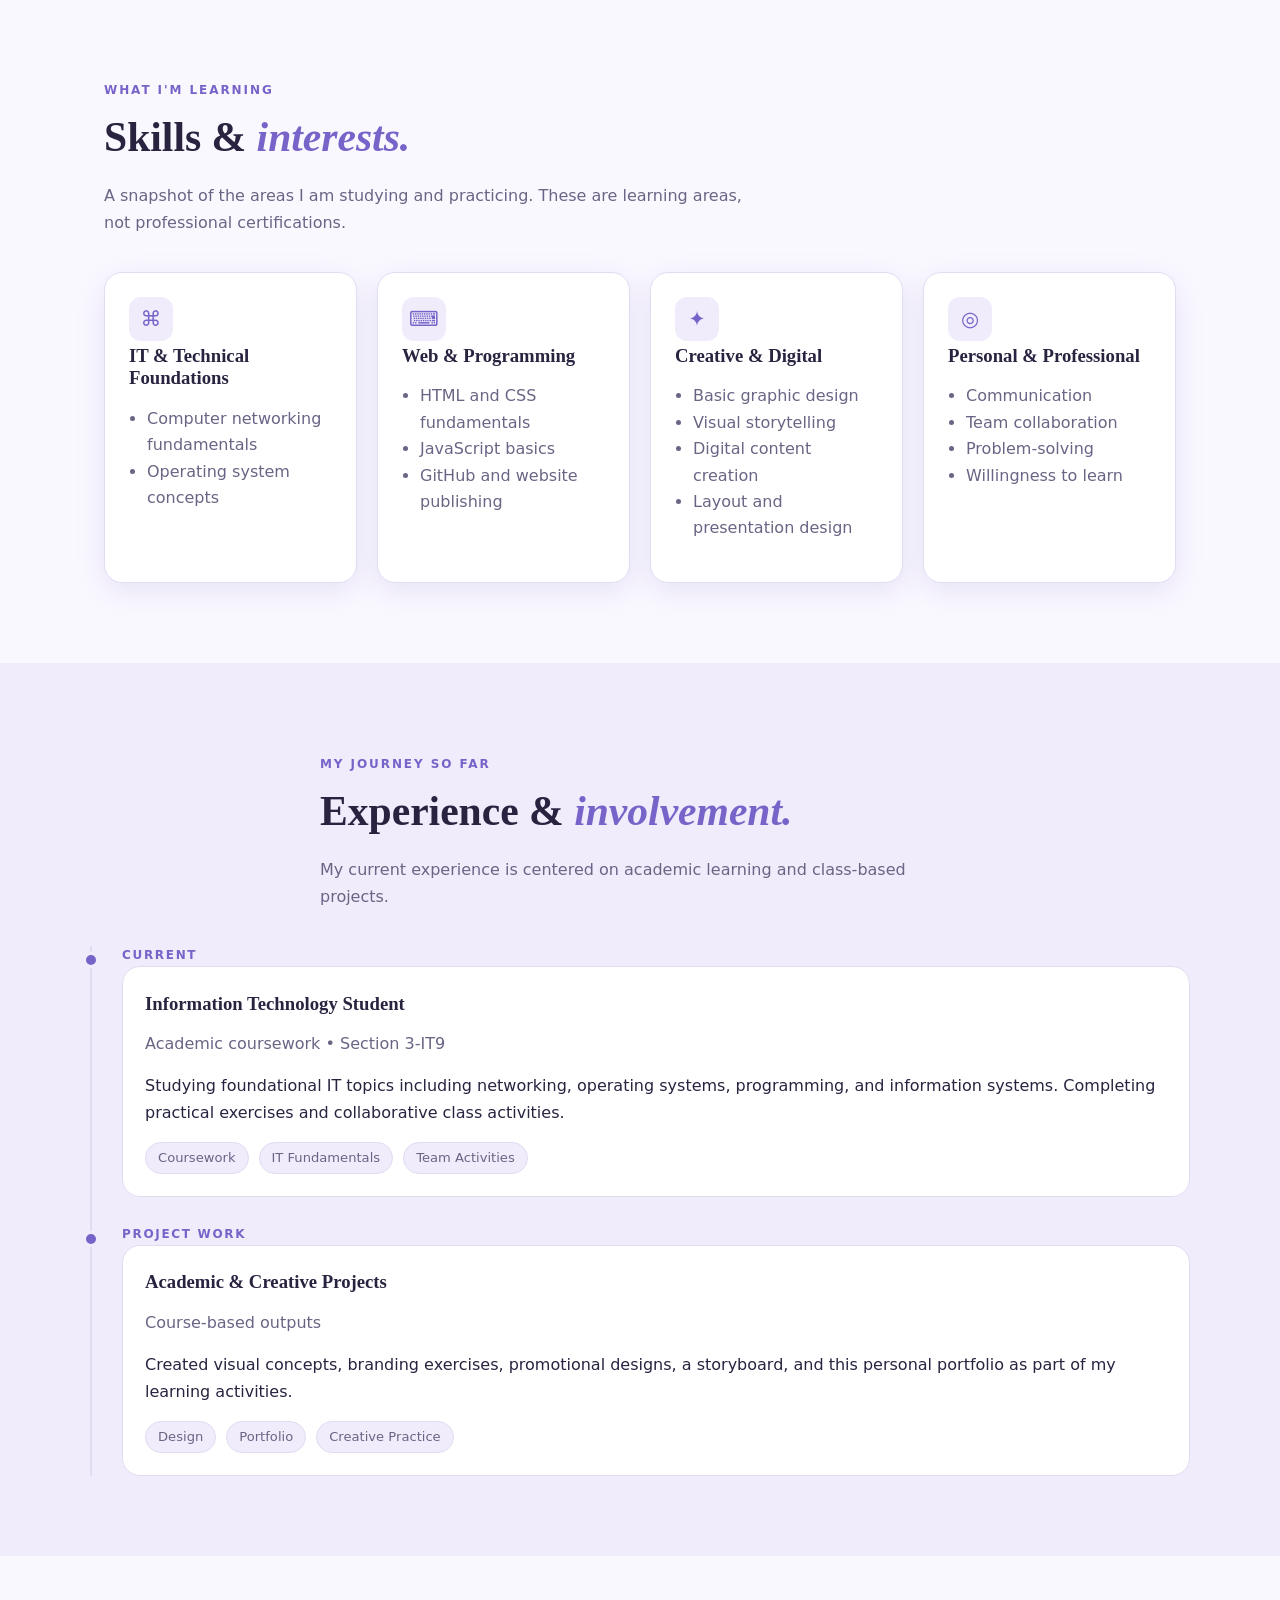
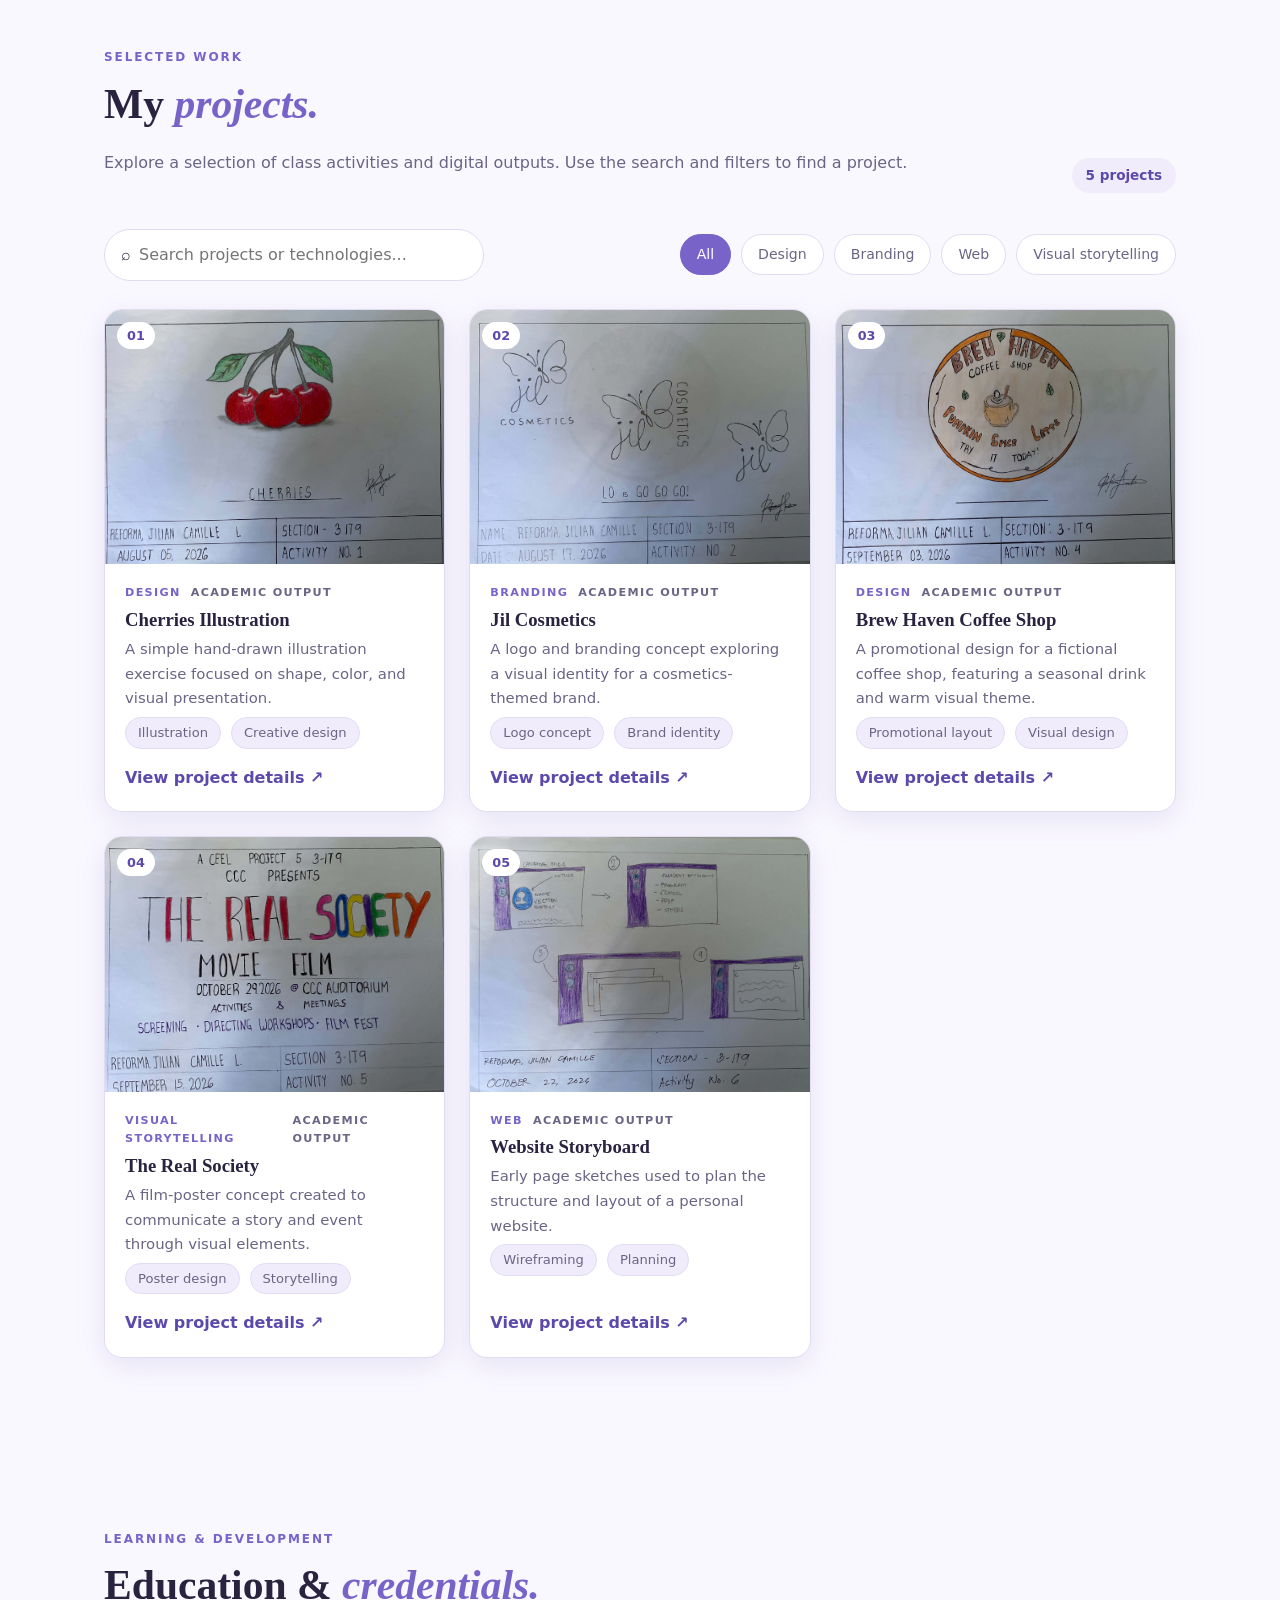
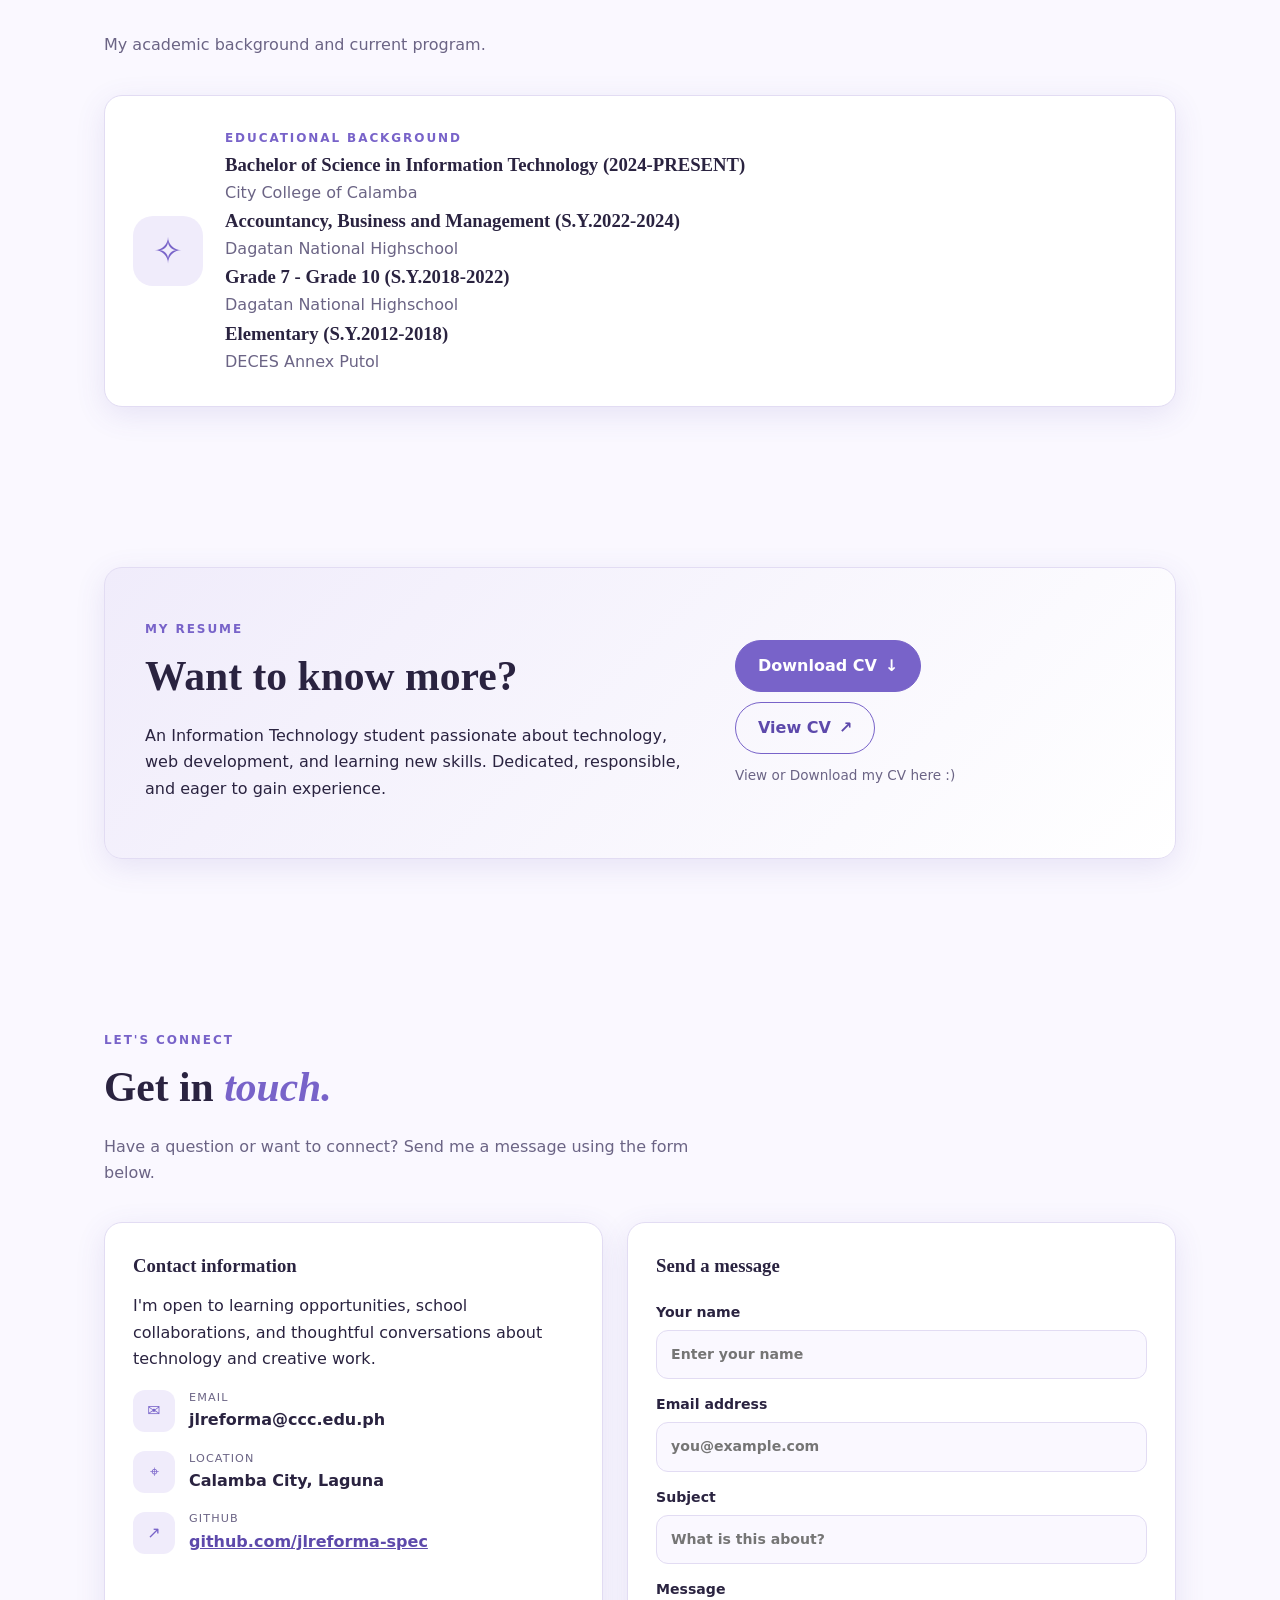
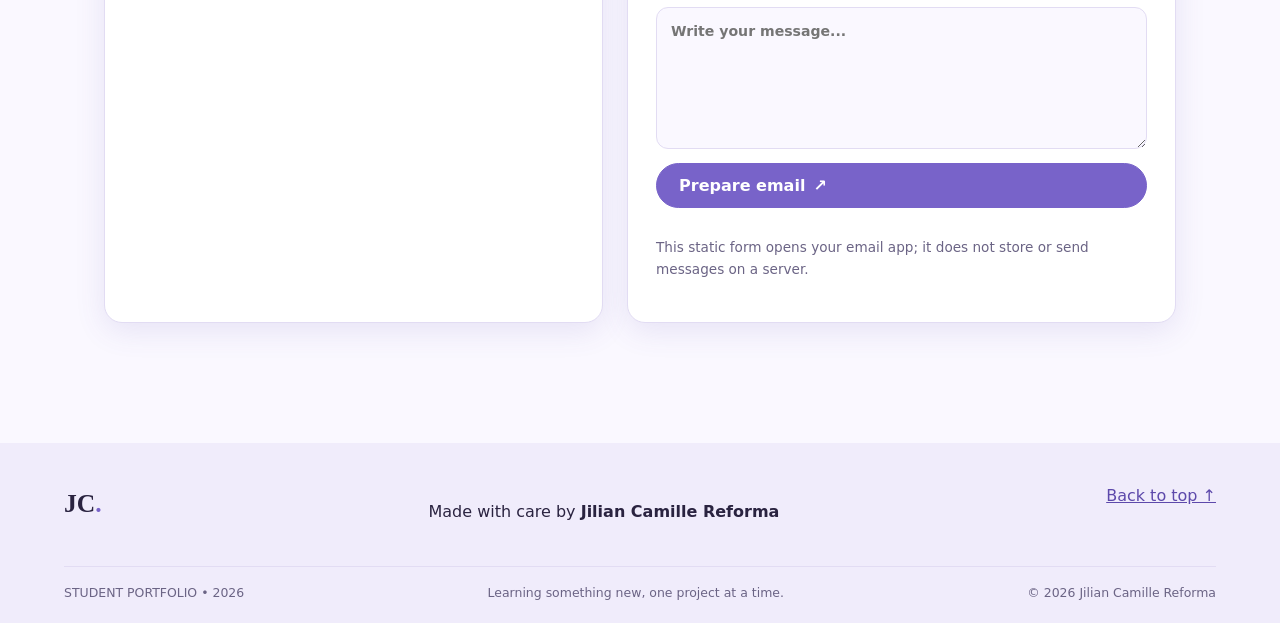
==== commit 18d677c1: "Duplicate education section in index.html" ====
--- a/index.html
+++ b/index.html
@@ -28,7 +28,7 @@
 <article class="project-card" data-category="Visual Storytelling" data-search="the real society film poster movie event storytelling graphic"><a class="project-image" href="projects/real-society/" aria-label="View The Real Society project"><img src="assets/images/activity-5-real-society.jpg" alt="The Real Society film poster concept" loading="lazy"><span class="project-number">04</span></a><div class="project-body"><div class="project-meta"><span>VISUAL STORYTELLING</span><span>ACADEMIC OUTPUT</span></div><h3>The Real Society</h3><p>A film-poster concept created to communicate a story and event through visual elements.</p><div class="chips"><span>Poster design</span><span>Storytelling</span></div><a class="project-link" href="projects/real-society/">View project details <b>↗</b></a></div></article>
 <article class="project-card" data-category="Web" data-search="website storyboard wireframe planning web layout portfolio"><a class="project-image" href="projects/website-storyboard/" aria-label="View Website Storyboard project"><img src="assets/images/activity-6-storyboard.jpg" alt="Hand-drawn website storyboard sketches" loading="lazy"><span class="project-number">05</span></a><div class="project-body"><div class="project-meta"><span>WEB</span><span>ACADEMIC OUTPUT</span></div><h3>Website Storyboard</h3><p>Early page sketches used to plan the structure and layout of a personal website.</p><div class="chips"><span>Wireframing</span><span>Planning</span></div><a class="project-link" href="projects/website-storyboard/">View project details <b>↗</b></a></div></article>
 </div><p class="empty-state" id="emptyState" hidden>No projects match your search. Try another keyword or category.</p></section>
-<section class="section education-section" id="education"><div class="section-intro"><p class="eyebrow">LEARNING & DEVELOPMENT</p><h2>Education & <span>credentials.</span></h2><p class="muted">My academic background and current program.</p></div><div class="education-card panel"><div class="education-mark">✧</div><div><span class="mini-label">EDUCATIONAL BACKGROUND</span><h3>Bachelor of Science in Information Technology (2024-PRESENT</h3><p class="muted">City College of Calamba</p><h3>Accountancy, Business and Management (S.Y.2022-2024)</h3><p class="muted">Dagatan National Highschool</p><h3>Grade 7 - Grade 10 (S.Y.2018-2022)</h3><p class="muted">Dagatan National Highschool</p><h3>Elementary (S.Y.2012-2018)</h3><p class="muted">DECES Annex Putol</p></div></div></section>
+<section class="section education-section" id="education"><div class="section-intro"><p class="eyebrow">LEARNING & DEVELOPMENT</p><h2>Education & <span>credentials.</span></h2><p class="muted">My academic background and current program.</p></div><div class="education-card panel"><div class="education-mark">✧</div><div><span class="mini-label">EDUCATIONAL BACKGROUND</span><h3>Bachelor of Science in Information Technology (2024-PRESENT)</h3><p class="muted">City College of Calamba</p><h3>Accountancy, Business and Management (S.Y.2022-2024)</h3><p class="muted">Dagatan National Highschool</p><h3>Grade 7 - Grade 10 (S.Y.2018-2022)</h3><p class="muted">Dagatan National Highschool</p><h3>Elementary (S.Y.2012-2018)</h3><p class="muted">DECES Annex Putol</p></div></div></section>
 <section class="section cv-section" id="cv"><div class="cv-panel"><div><p class="eyebrow">MY RESUME</p><h2>Want to know more?</h2><p>An Information Technology student passionate about technology, web development, and learning new skills. Dedicated, responsible, and eager to gain experience.</p></div><div class="cv-actions"><a class="btn primary" href="assets/cv.pdf" download="Jilian-Camille-Reforma-CV.pdf" data-analytics="cv_download">Download CV <span>↓</span></a><a class="btn secondary" href="assets/cv.pdf" target="_blank" rel="noopener" data-analytics="cv_view">View CV <span>↗</span></a><span class="small-note">View or Download my CV here :)</span></div></div></section>
 <section class="section contact-section" id="contact"><div class="section-intro"><p class="eyebrow">LET'S CONNECT</p><h2>Get in <span>touch.</span></h2><p class="muted">Have a question or want to connect? Send me a message using the form below.</p></div><div class="contact-grid"><div class="contact-copy panel"><h3>Contact information</h3><p>I'm open to learning opportunities, school collaborations, and thoughtful conversations about technology and creative work.</p><div class="contact-detail"><span>✉</span><div><small>EMAIL</small><strong class="editable">jlreforma@ccc.edu.ph</strong></div></div><div class="contact-detail"><span>⌖</span><div><small>LOCATION</small><strong class="editable">Calamba City, Laguna</strong></div></div><div class="contact-detail"><span>↗</span><div><small>GITHUB</small><strong class="editable"><a href="https://github.com/jlreforma-spec" target="_blank" rel="noopener">github.com/jlreforma-spec</a></strong></div></div></div><form class="contact-form panel" id="contactForm"><h3>Send a message</h3><label>Your name<input name="name" required maxlength="80" autocomplete="name" placeholder="Enter your name"></label><label>Email address<input name="email" type="email" required maxlength="120" autocomplete="email" placeholder="you@example.com"></label><label>Subject<input name="subject" required maxlength="120" placeholder="What is this about?"></label><label>Message<textarea name="message" required maxlength="2000" rows="5" placeholder="Write your message..."></textarea></label><label class="honeypot" aria-hidden="true">Leave this field empty<input name="website" tabindex="-1" autocomplete="off"></label><button class="btn primary" type="submit">Prepare email <span>↗</span></button><p class="form-note" id="formNote" role="status">This static form opens your email app; it does not store or send messages on a server.</p></form></div></section>
 </main>
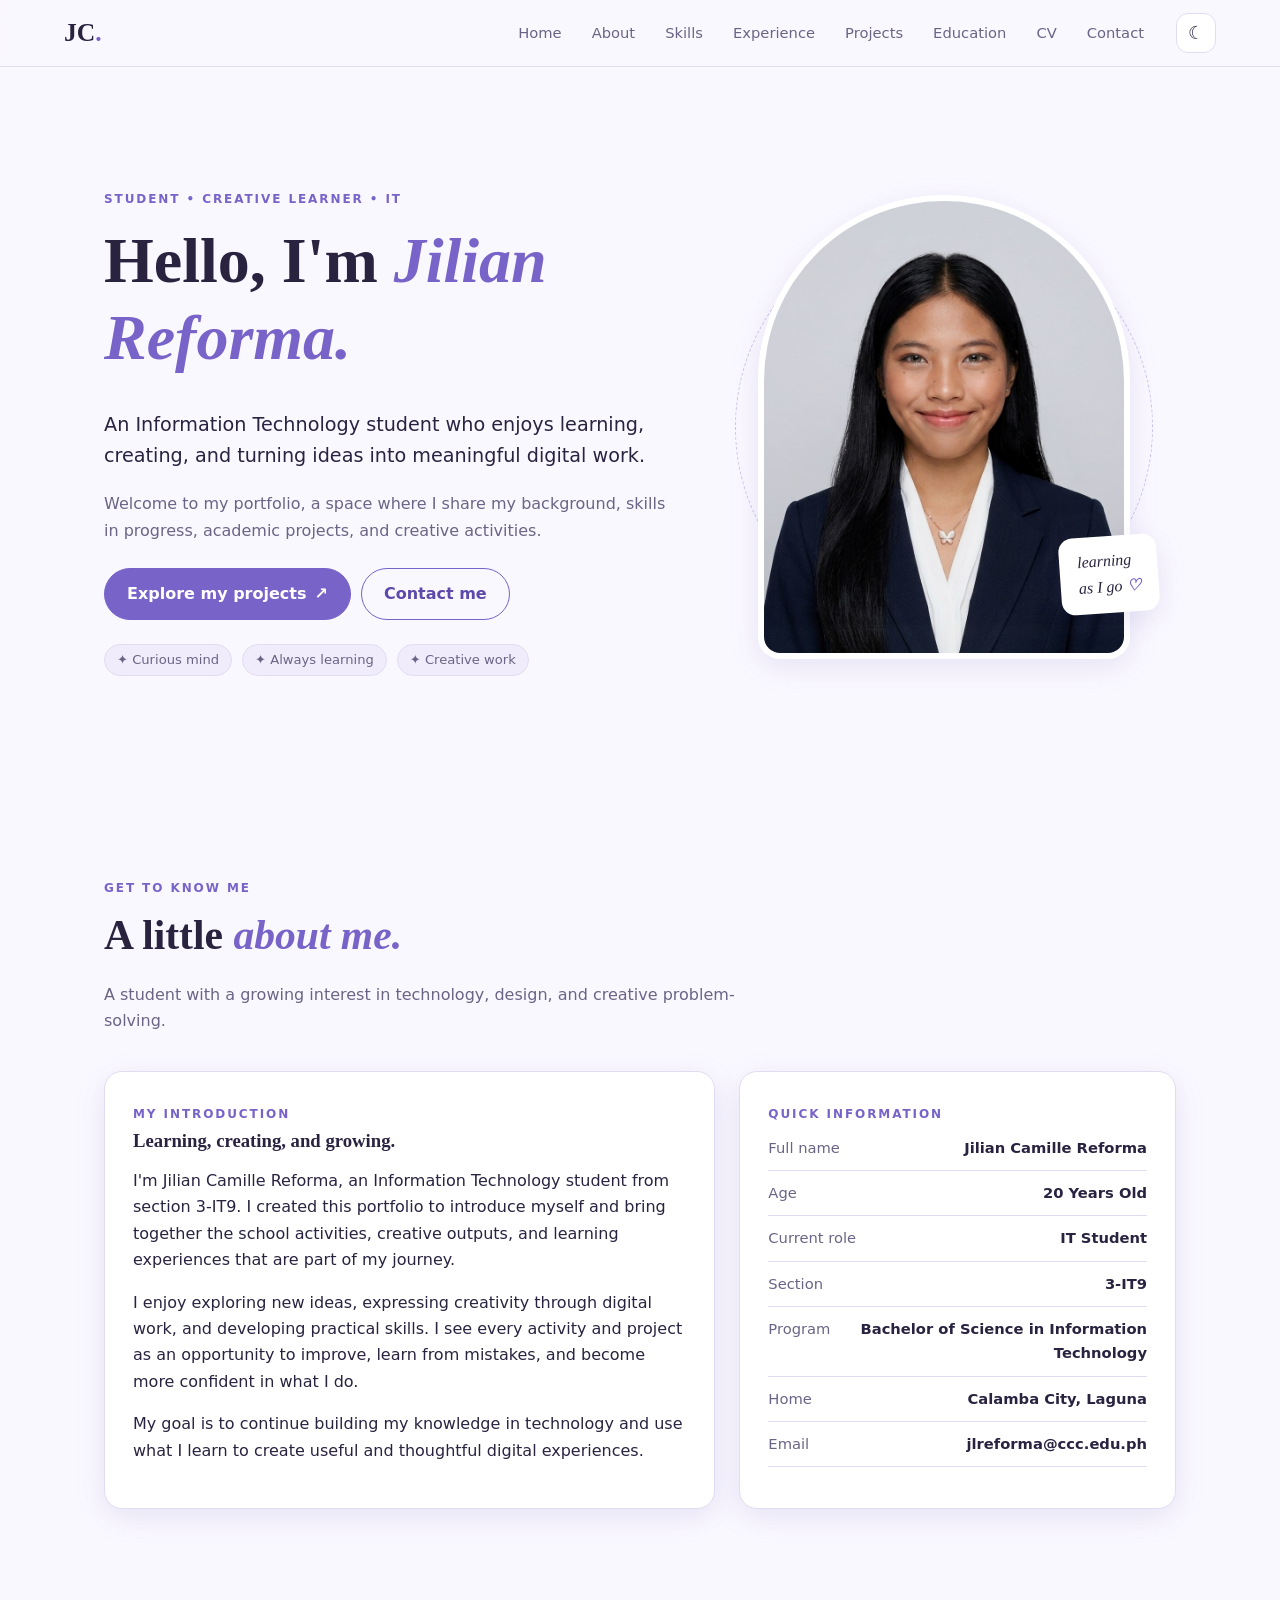
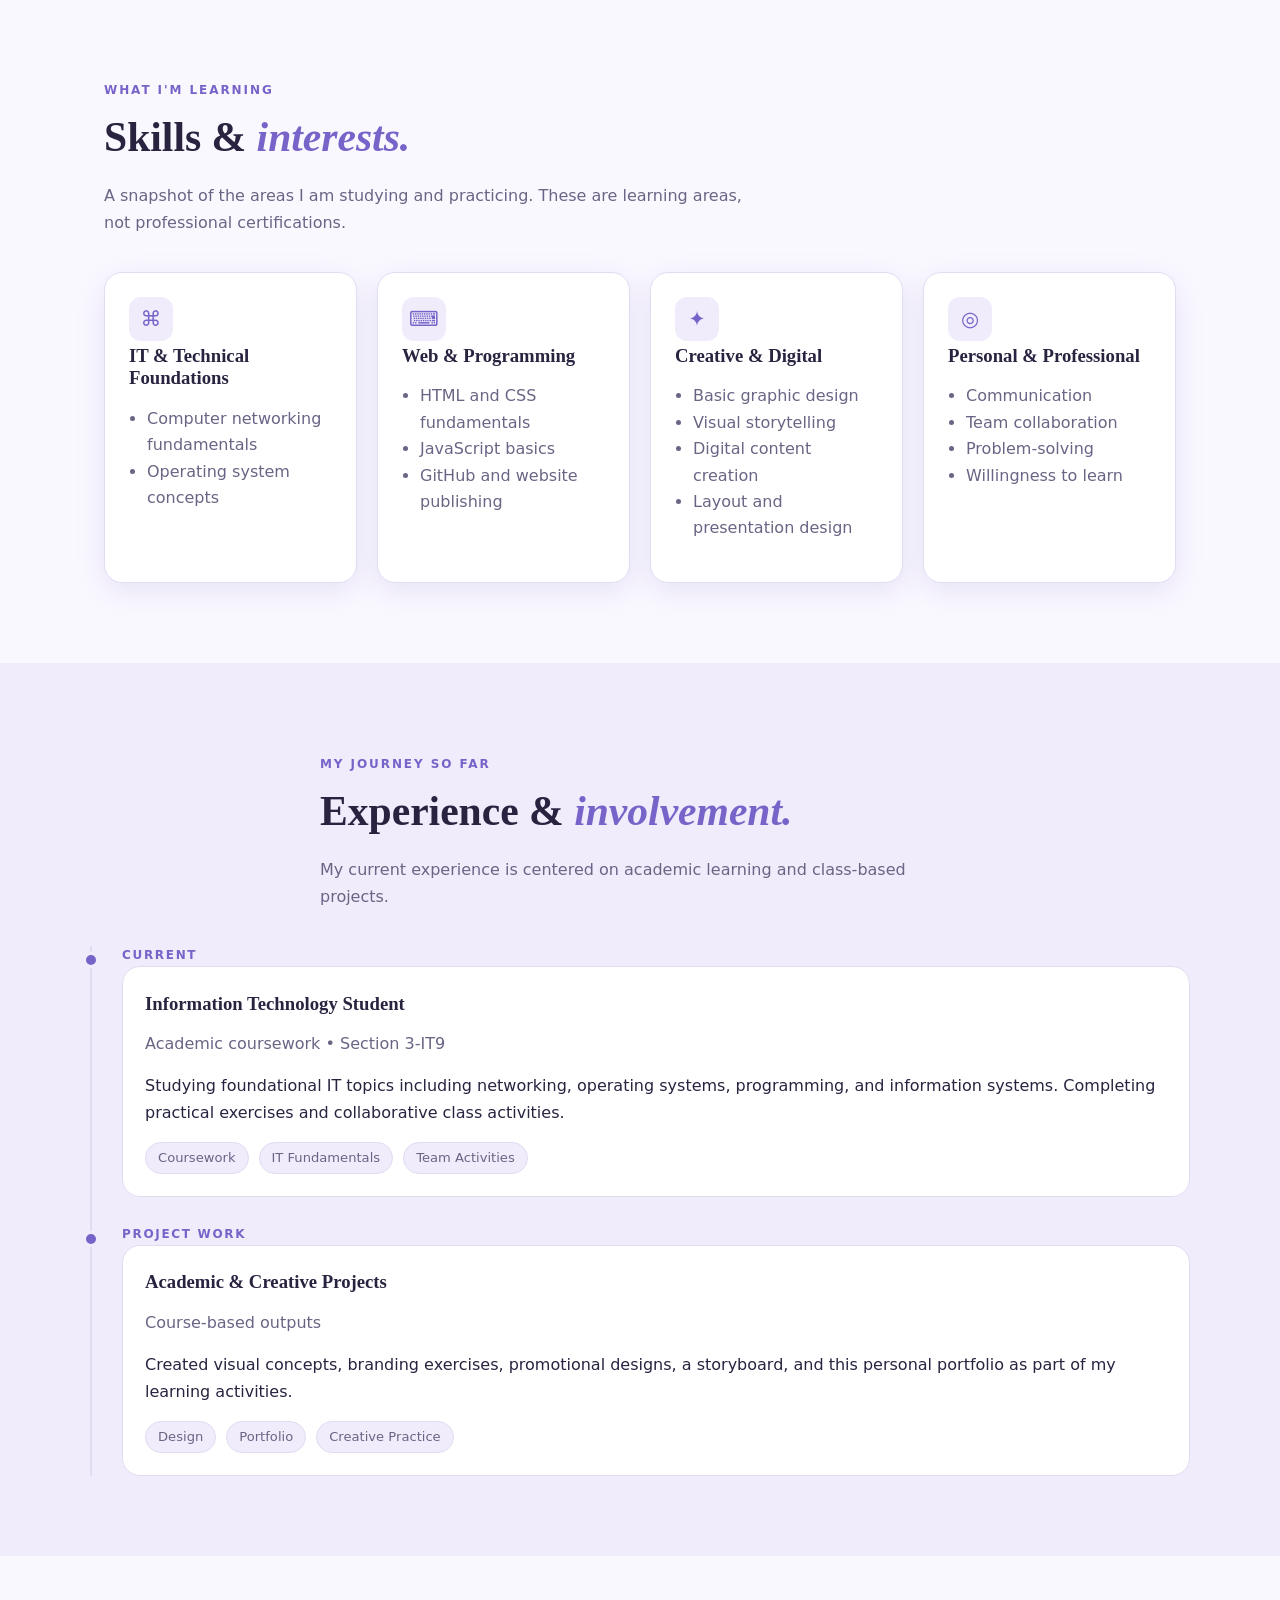
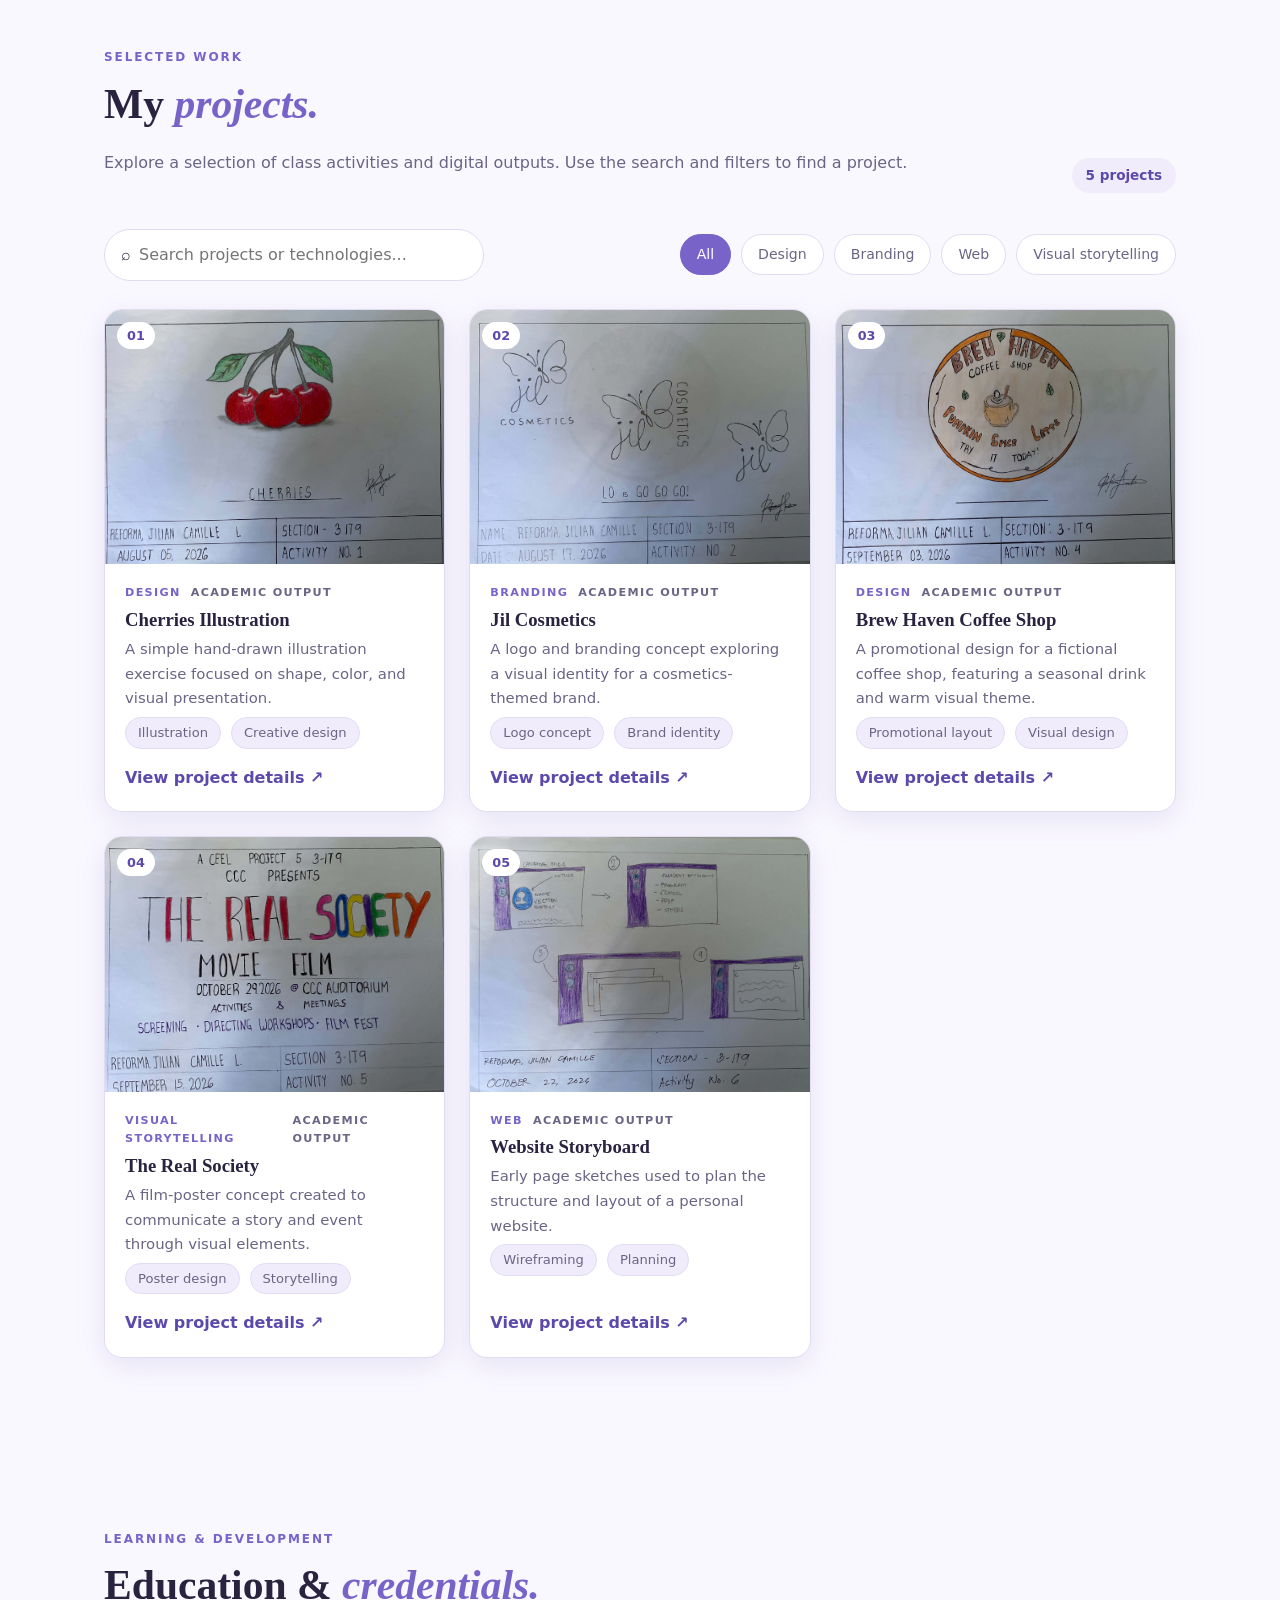
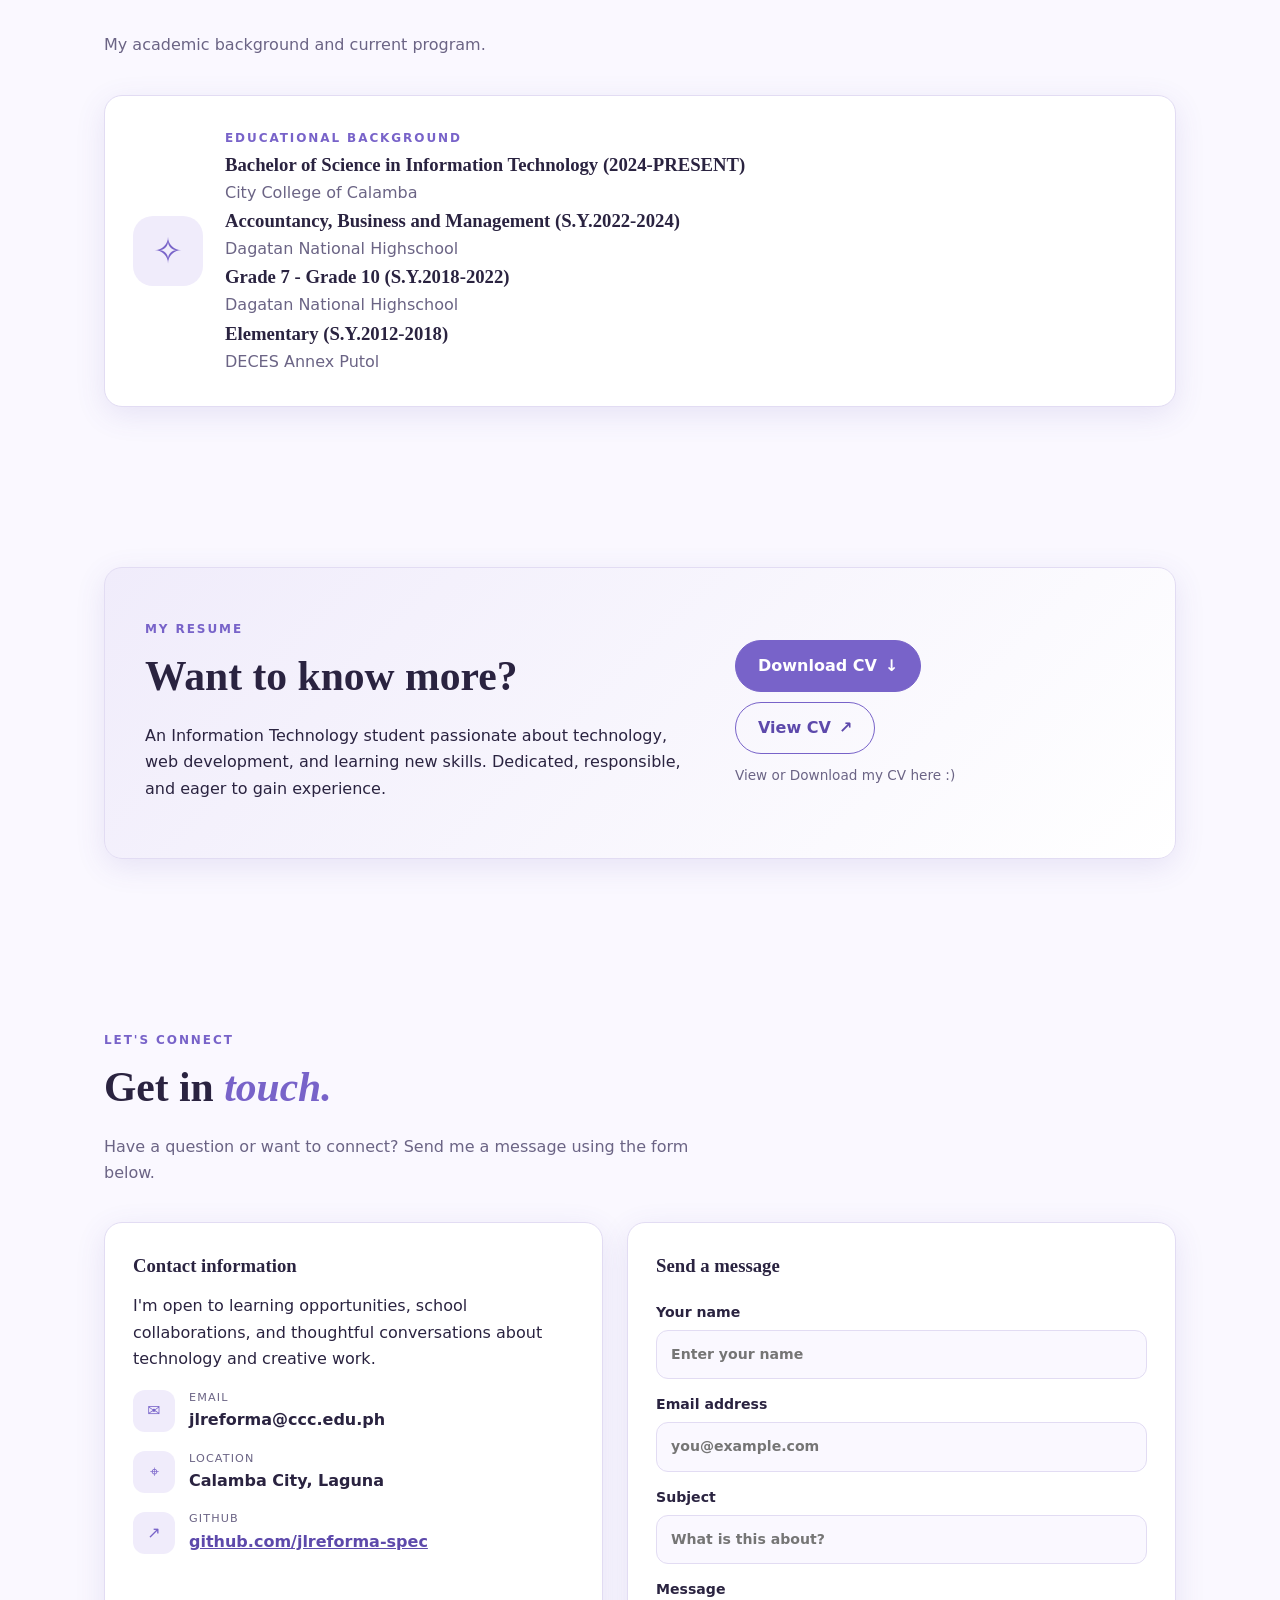
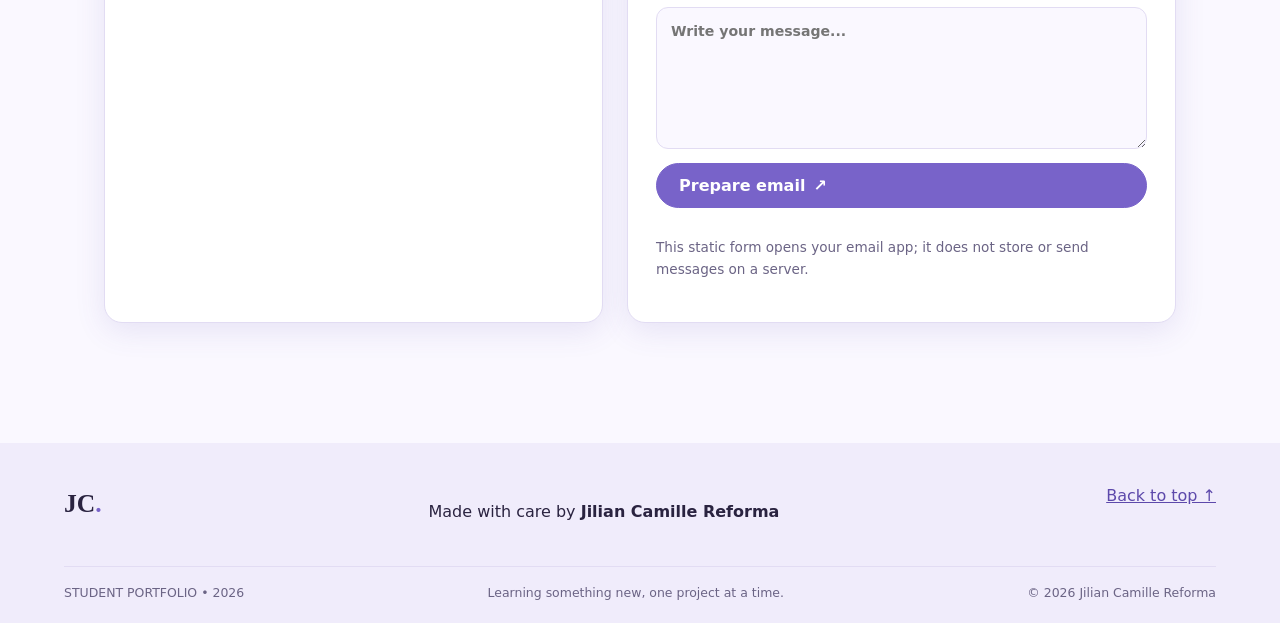
==== commit 70570959: "Duplicate and update about section in index.html Duplicated the 'about' section in index.html with u" ====
--- a/index.html
+++ b/index.html
@@ -17,7 +17,7 @@
 <button class="theme-toggle" type="button" aria-label="Switch color theme" title="Switch theme">☾</button></header>
 <main id="main">
 <section class="hero section" id="home"><div class="hero-copy"><p class="eyebrow">STUDENT • CREATIVE LEARNER • IT</p><h1>Hello, I'm <span>Jilian Reforma.</span></h1><p class="hero-lead">An Information Technology student who enjoys learning, creating, and turning ideas into meaningful digital work.</p><p class="muted">Welcome to my portfolio, a space where I share my background, skills in progress, academic projects, and creative activities.</p><div class="actions"><a class="btn primary" href="#projects">Explore my projects <span>↗</span></a><a class="btn secondary" href="#contact">Contact me</a></div><div class="hero-tags"><span>✦ Curious mind</span><span>✦ Always learning</span><span>✦ Creative work</span></div></div><div class="hero-visual"><div class="portrait-wrap"><img src="assets/images/photo-5.jpg" alt="Personal portrait for Jilian Camille's portfolio"></div><div class="floating-note">learning<br>as I go <b>♡</b></div><div class="orbit orbit-one"></div><div class="orbit orbit-two"></div></div></section>
-<section class="section about-section" id="about"><div class="section-intro"><p class="eyebrow">GET TO KNOW ME</p><h2>A little <span>about me.</span></h2><p class="muted">A student with a growing interest in technology, design, and creative problem-solving.</p></div><div class="about-grid"><article class="panel about-story"><span class="mini-label">MY INTRODUCTION</span><h3>Learning, creating, and growing.</h3><p>I'm Jilian Camille Reforma, an Information Technology student from section 3-IT9. I created this portfolio to introduce myself and bring together the school activities, creative outputs, and learning experiences that are part of my journey.</p><p>I enjoy exploring new ideas, expressing creativity through digital work, and developing practical skills. I see every activity and project as an opportunity to improve, learn from mistakes, and become more confident in what I do.</p><p>My goal is to continue building my knowledge in technology and use what I learn to create useful and thoughtful digital experiences.</p></article><aside class="panel info-panel"><span class="mini-label">QUICK INFORMATION</span><div class="info-row"><span>Full name</span><strong>Jilian Camille Reforma</strong></div><div class="info-row"><span>AGE</span><strong>20 Years Old</strong></div><div class="info-row"><span>Current role</span><strong>IT Student</strong></div><div class="info-row"><span>Section</span><strong>3-IT9</strong></div><div class="info-row"><span>Program</span><strong>Bachelor of Science in Information Technology</strong></div><div class="info-row"><span>Home</span><strong class="editable">Calamba City, Laguna </strong></div><div class="info-row"><span>Email</span><strong class="editable">jlreforma@ccc.edu.ph</strong></div></aside></div></section>
+<section class="section about-section" id="about"><div class="section-intro"><p class="eyebrow">GET TO KNOW ME</p><h2>A little <span>about me.</span></h2><p class="muted">A student with a growing interest in technology, design, and creative problem-solving.</p></div><div class="about-grid"><article class="panel about-story"><span class="mini-label">MY INTRODUCTION</span><h3>Learning, creating, and growing.</h3><p>I'm Jilian Camille Reforma, an Information Technology student from section 3-IT9. I created this portfolio to introduce myself and bring together the school activities, creative outputs, and learning experiences that are part of my journey.</p><p>I enjoy exploring new ideas, expressing creativity through digital work, and developing practical skills. I see every activity and project as an opportunity to improve, learn from mistakes, and become more confident in what I do.</p><p>My goal is to continue building my knowledge in technology and use what I learn to create useful and thoughtful digital experiences.</p></article><aside class="panel info-panel"><span class="mini-label">QUICK INFORMATION</span><div class="info-row"><span>Full name</span><strong>Jilian Camille Reforma</strong></div><div class="info-row"><span>Age</span><strong>20 Years Old</strong></div><div class="info-row"><span>Current role</span><strong>IT Student</strong></div><div class="info-row"><span>Section</span><strong>3-IT9</strong></div><div class="info-row"><span>Program</span><strong>Bachelor of Science in Information Technology</strong></div><div class="info-row"><span>Home</span><strong class="editable">Calamba City, Laguna </strong></div><div class="info-row"><span>Email</span><strong class="editable">jlreforma@ccc.edu.ph</strong></div></aside></div></section>
 <section class="section" id="skills"><div class="section-intro"><p class="eyebrow">WHAT I'M LEARNING</p><h2>Skills & <span>interests.</span></h2><p class="muted">A snapshot of the areas I am studying and practicing. These are learning areas, not professional certifications.</p></div><div class="skill-grid"><article class="skill-card"><div class="skill-icon">⌘</div><h3>IT & Technical Foundations</h3><ul><li>Computer networking fundamentals</li><li>Operating system concepts</li></ul></article><article class="skill-card"><div class="skill-icon">⌨</div><h3>Web & Programming</h3><ul><li>HTML and CSS fundamentals</li><li>JavaScript basics</li><li>GitHub and website publishing</li></ul></article><article class="skill-card"><div class="skill-icon">✦</div><h3>Creative & Digital</h3><ul><li>Basic graphic design</li><li>Visual storytelling</li><li>Digital content creation</li><li>Layout and presentation design</li></ul></article><article class="skill-card"><div class="skill-icon">◎</div><h3>Personal & Professional</h3><ul><li>Communication</li><li>Team collaboration</li><li>Problem-solving</li><li>Willingness to learn</li></ul></article></div></section>
 <section class="section soft-section" id="experience"><div class="section-intro"><p class="eyebrow">MY JOURNEY SO FAR</p><h2>Experience & <span>involvement.</span></h2><p class="muted">My current experience is centered on academic learning and class-based projects.</p></div><div class="timeline"><article class="timeline-item"><span class="timeline-dot"></span><div class="timeline-date">CURRENT</div><div class="timeline-content"><h3>Information Technology Student</h3><p class="muted">Academic coursework • Section 3-IT9</p><p>Studying foundational IT topics including networking, operating systems, programming, and information systems. Completing practical exercises and collaborative class activities.</p><div class="chips"><span>Coursework</span><span>IT Fundamentals</span><span>Team Activities</span></div></div></article><article class="timeline-item"><span class="timeline-dot"></span><div class="timeline-date">PROJECT WORK</div><div class="timeline-content"><h3>Academic & Creative Projects</h3><p class="muted">Course-based outputs</p><p>Created visual concepts, branding exercises, promotional designs, a storyboard, and this personal portfolio as part of my learning activities.</p><div class="chips"><span>Design</span><span>Portfolio</span><span>Creative Practice</span></div></div></article></div></section>
 <section class="section" id="projects"><div class="section-intro projects-intro"><div><p class="eyebrow">SELECTED WORK</p><h2>My <span>projects.</span></h2><p class="muted">Explore a selection of class activities and digital outputs. Use the search and filters to find a project.</p></div><span class="project-count" id="projectCount">5 projects</span></div><div class="project-tools"><label class="search-box"><span>⌕</span><input id="projectSearch" type="search" placeholder="Search projects or technologies..." aria-label="Search projects"></label><div class="filter-row" role="group" aria-label="Filter projects by category"><button class="filter-btn active" data-filter="all">All</button><button class="filter-btn" data-filter="Design">Design</button><button class="filter-btn" data-filter="Branding">Branding</button><button class="filter-btn" data-filter="Web">Web</button><button class="filter-btn" data-filter="Visual Storytelling">Visual storytelling</button></div></div>
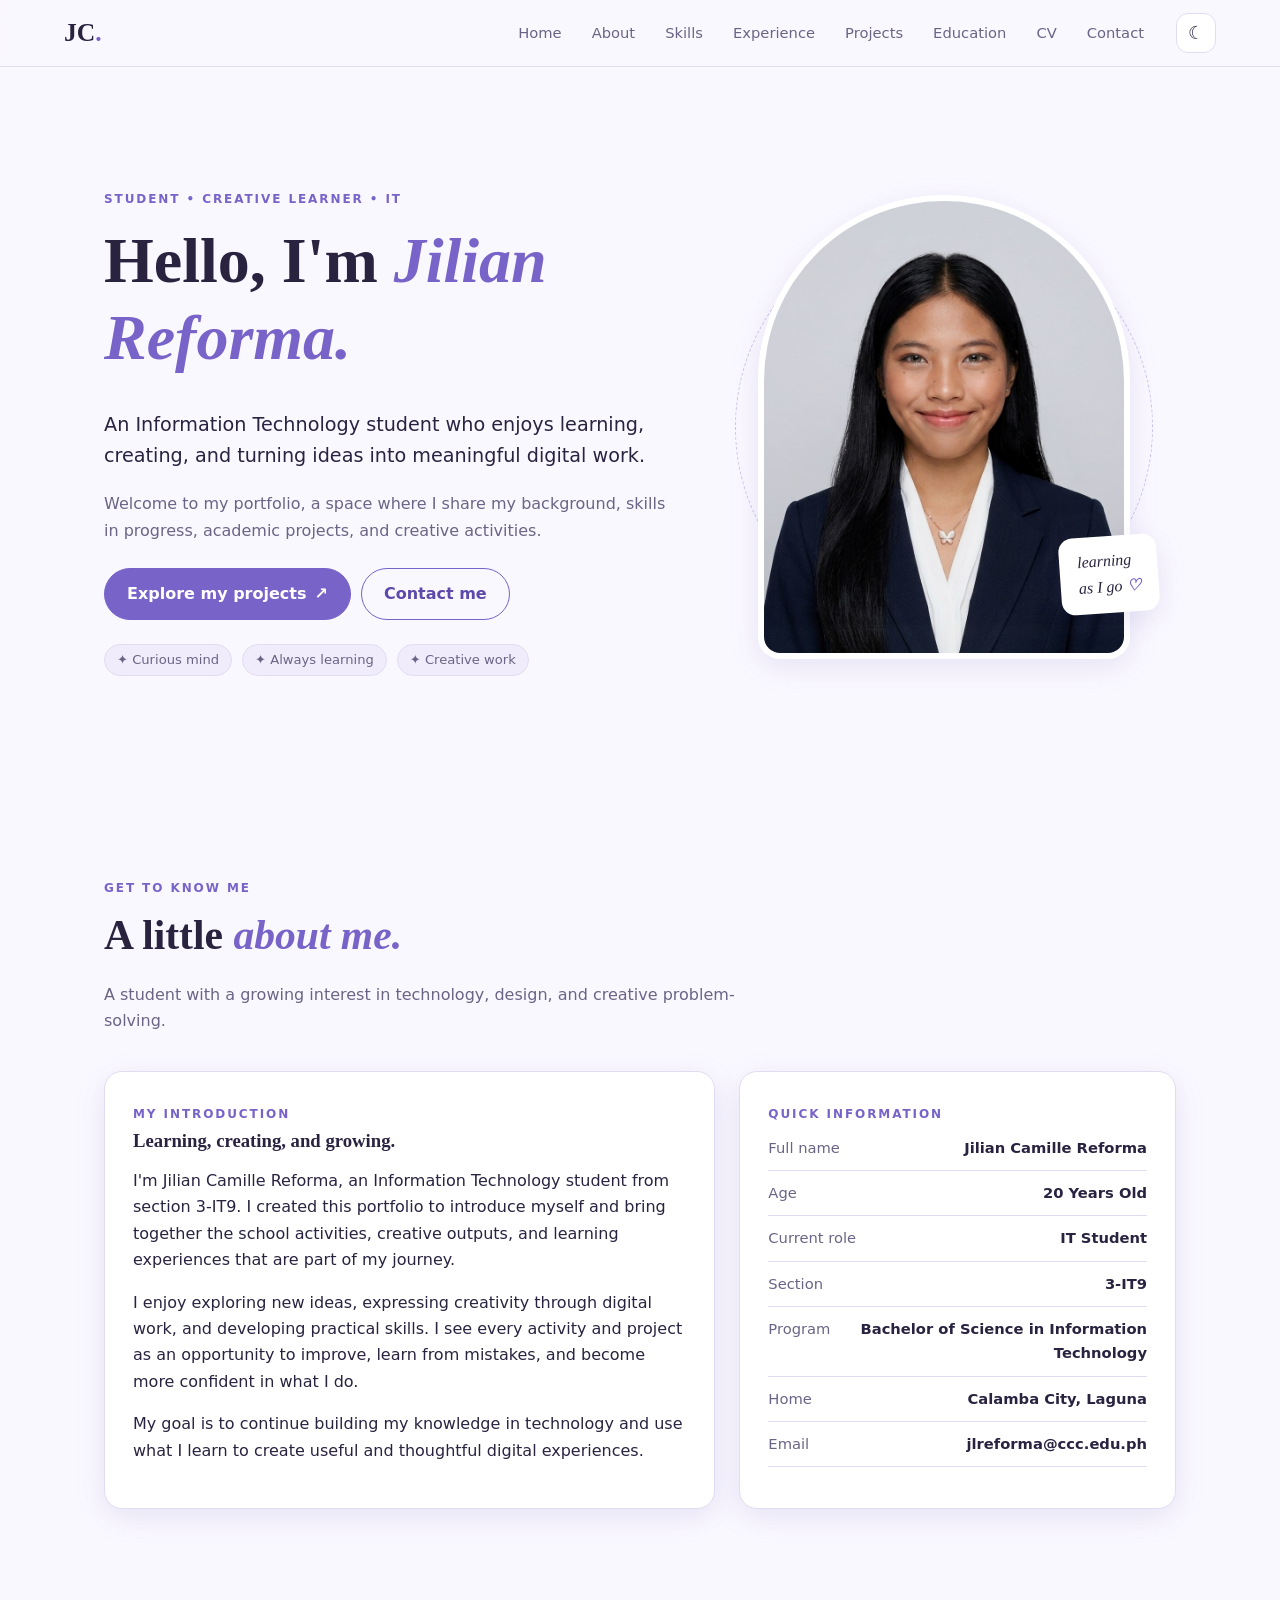
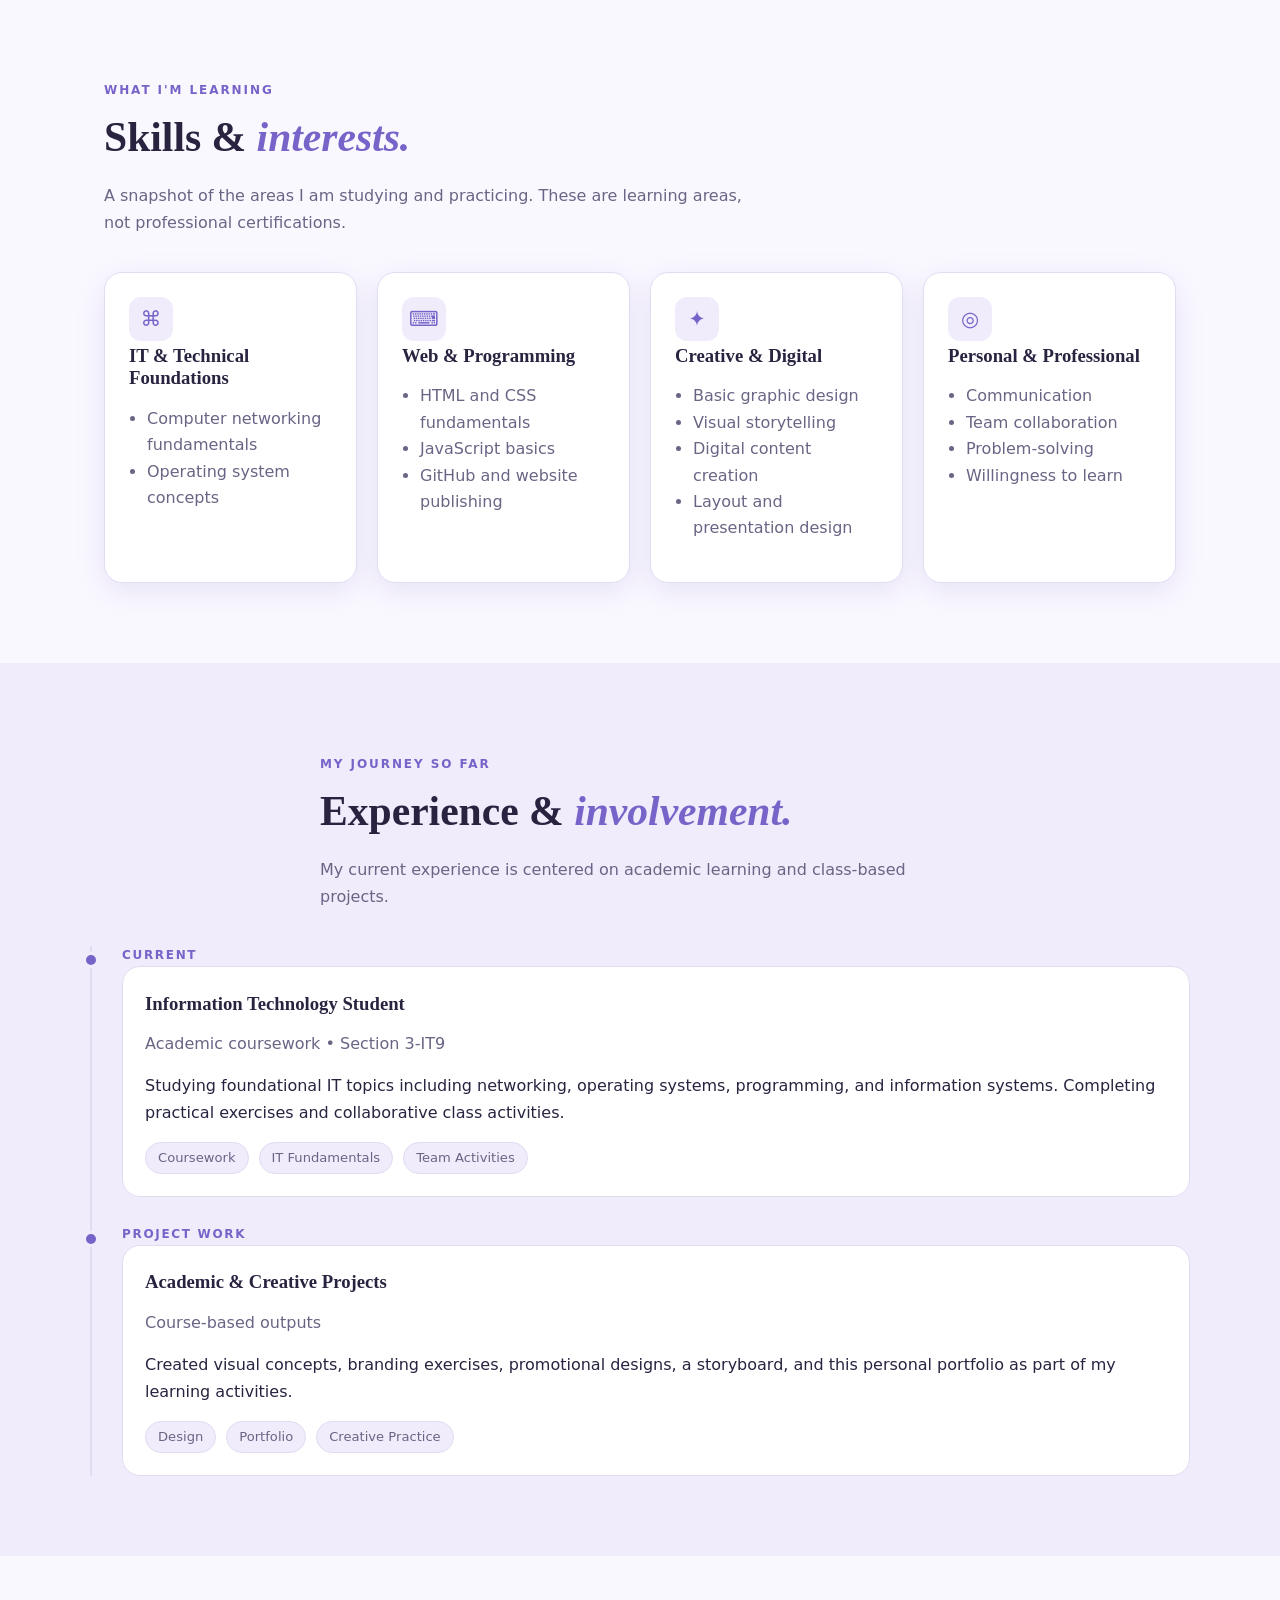
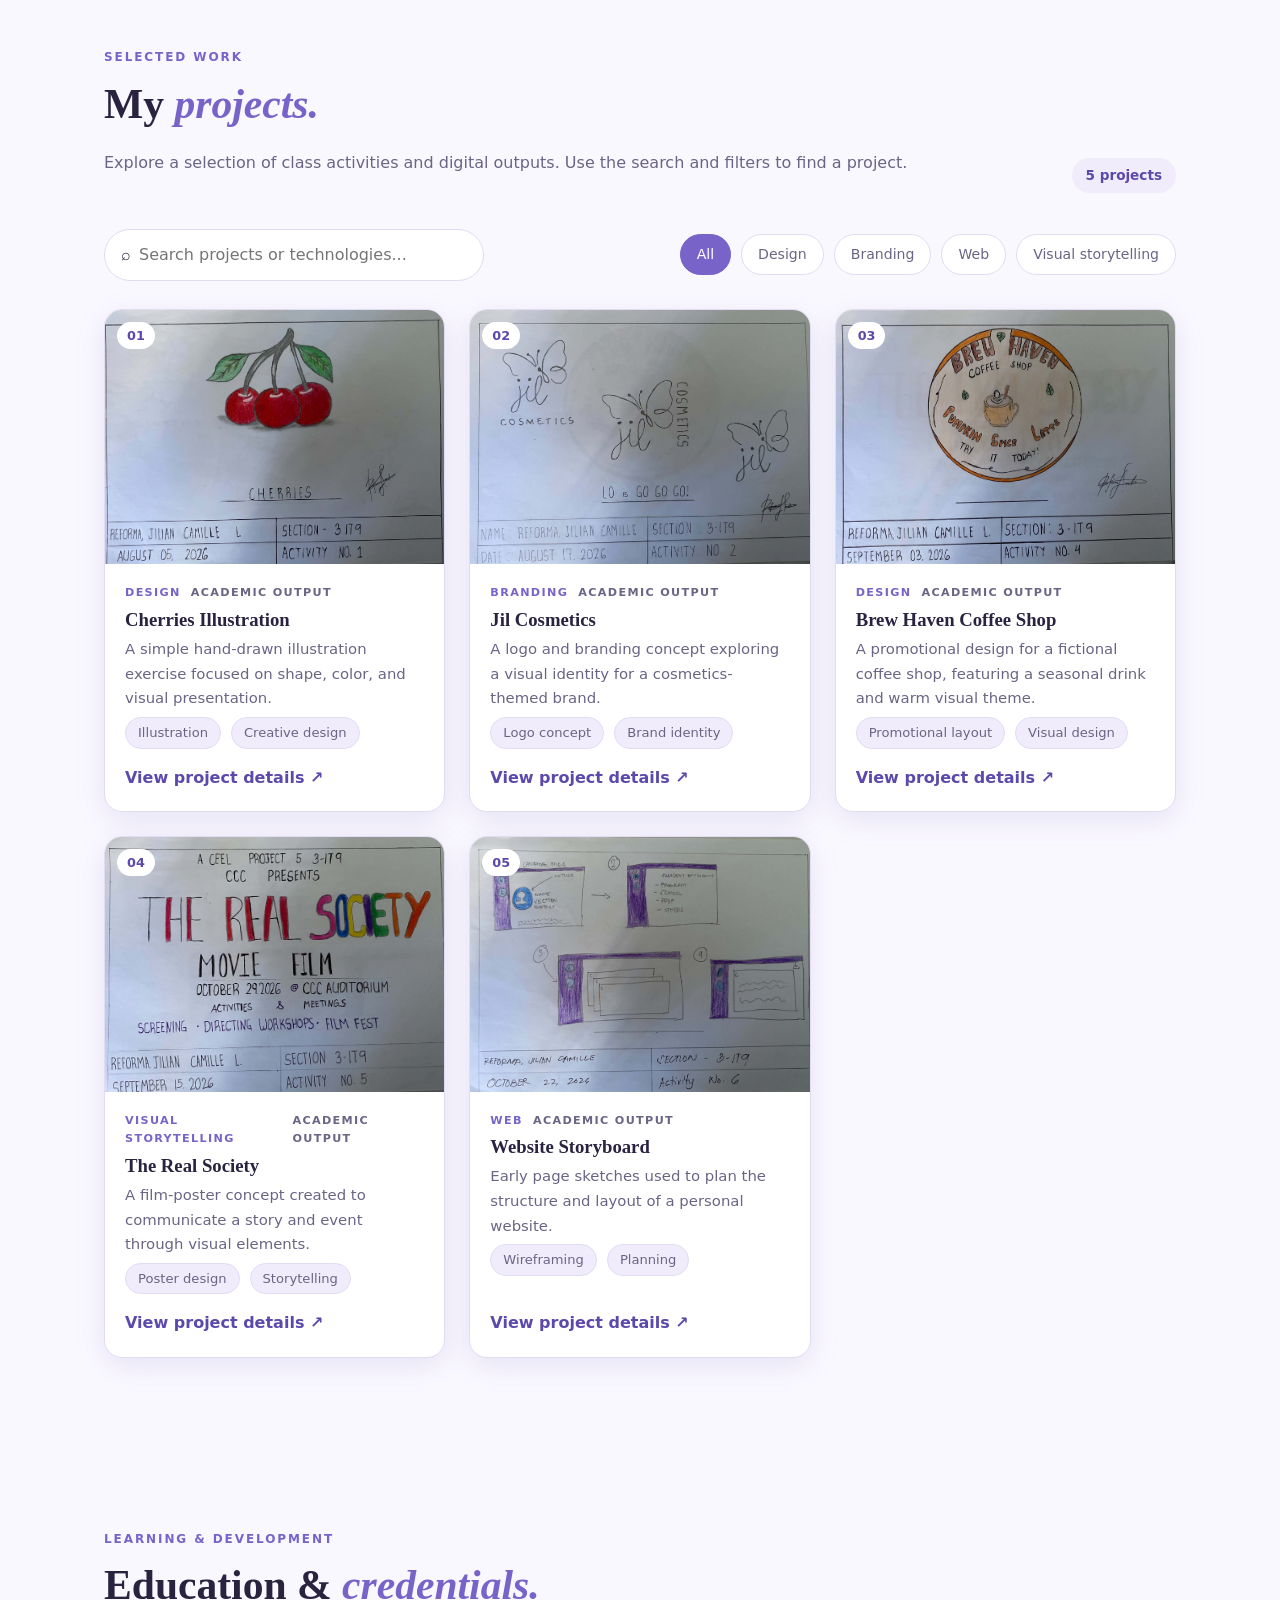
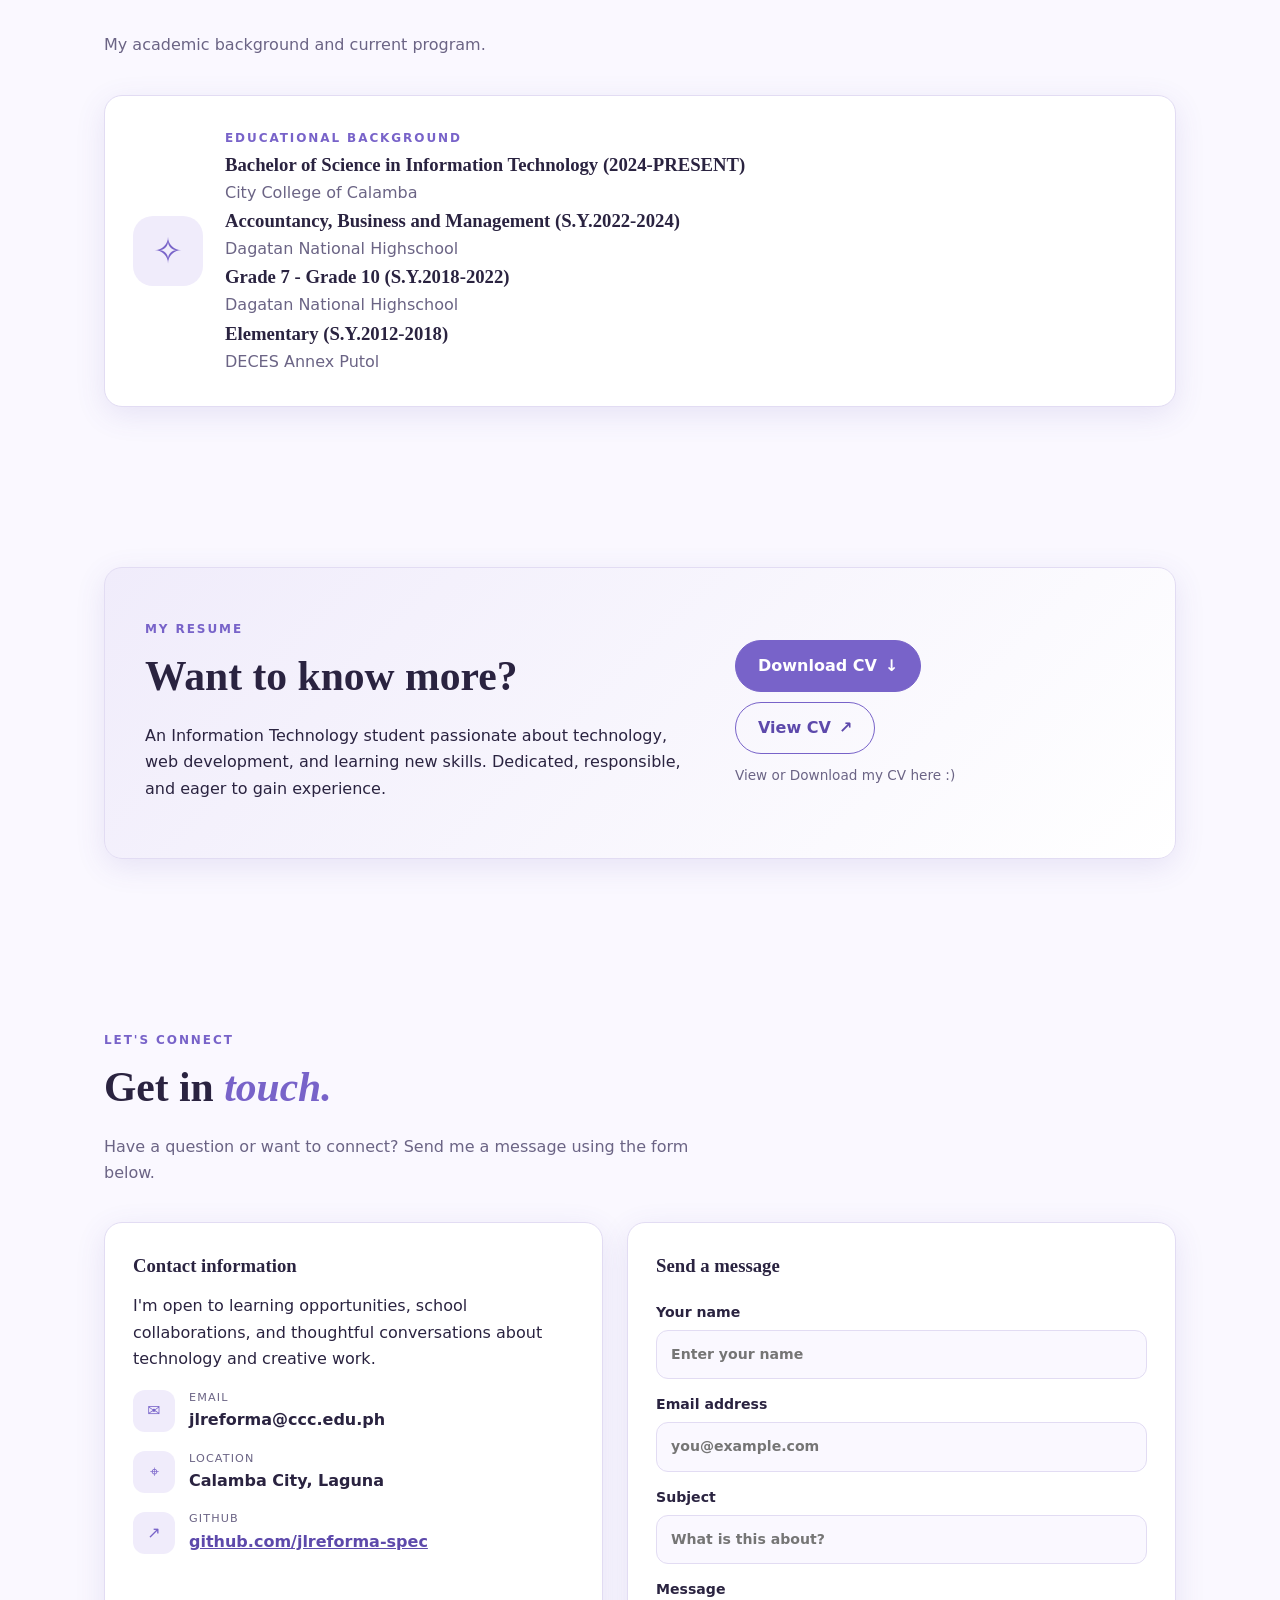
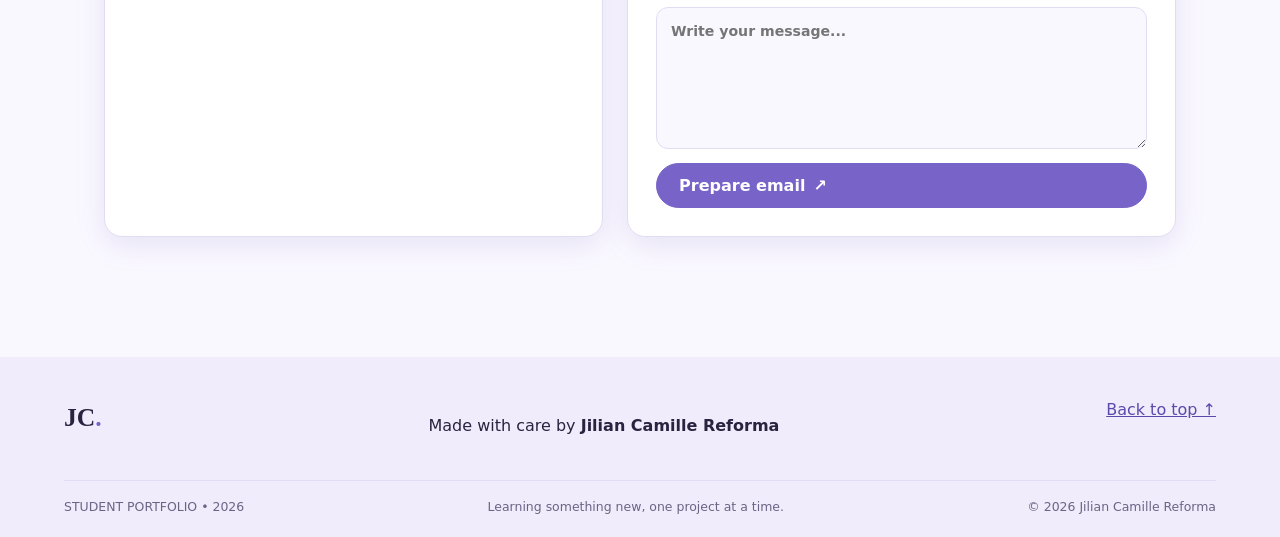
==== commit c36a9643: "Update index.html" ====
--- a/index.html
+++ b/index.html
@@ -30,7 +30,7 @@
 </div><p class="empty-state" id="emptyState" hidden>No projects match your search. Try another keyword or category.</p></section>
 <section class="section education-section" id="education"><div class="section-intro"><p class="eyebrow">LEARNING & DEVELOPMENT</p><h2>Education & <span>credentials.</span></h2><p class="muted">My academic background and current program.</p></div><div class="education-card panel"><div class="education-mark">✧</div><div><span class="mini-label">EDUCATIONAL BACKGROUND</span><h3>Bachelor of Science in Information Technology (2024-PRESENT)</h3><p class="muted">City College of Calamba</p><h3>Accountancy, Business and Management (S.Y.2022-2024)</h3><p class="muted">Dagatan National Highschool</p><h3>Grade 7 - Grade 10 (S.Y.2018-2022)</h3><p class="muted">Dagatan National Highschool</p><h3>Elementary (S.Y.2012-2018)</h3><p class="muted">DECES Annex Putol</p></div></div></section>
 <section class="section cv-section" id="cv"><div class="cv-panel"><div><p class="eyebrow">MY RESUME</p><h2>Want to know more?</h2><p>An Information Technology student passionate about technology, web development, and learning new skills. Dedicated, responsible, and eager to gain experience.</p></div><div class="cv-actions"><a class="btn primary" href="assets/cv.pdf" download="Jilian-Camille-Reforma-CV.pdf" data-analytics="cv_download">Download CV <span>↓</span></a><a class="btn secondary" href="assets/cv.pdf" target="_blank" rel="noopener" data-analytics="cv_view">View CV <span>↗</span></a><span class="small-note">View or Download my CV here :)</span></div></div></section>
-<section class="section contact-section" id="contact"><div class="section-intro"><p class="eyebrow">LET'S CONNECT</p><h2>Get in <span>touch.</span></h2><p class="muted">Have a question or want to connect? Send me a message using the form below.</p></div><div class="contact-grid"><div class="contact-copy panel"><h3>Contact information</h3><p>I'm open to learning opportunities, school collaborations, and thoughtful conversations about technology and creative work.</p><div class="contact-detail"><span>✉</span><div><small>EMAIL</small><strong class="editable">jlreforma@ccc.edu.ph</strong></div></div><div class="contact-detail"><span>⌖</span><div><small>LOCATION</small><strong class="editable">Calamba City, Laguna</strong></div></div><div class="contact-detail"><span>↗</span><div><small>GITHUB</small><strong class="editable"><a href="https://github.com/jlreforma-spec" target="_blank" rel="noopener">github.com/jlreforma-spec</a></strong></div></div></div><form class="contact-form panel" id="contactForm"><h3>Send a message</h3><label>Your name<input name="name" required maxlength="80" autocomplete="name" placeholder="Enter your name"></label><label>Email address<input name="email" type="email" required maxlength="120" autocomplete="email" placeholder="you@example.com"></label><label>Subject<input name="subject" required maxlength="120" placeholder="What is this about?"></label><label>Message<textarea name="message" required maxlength="2000" rows="5" placeholder="Write your message..."></textarea></label><label class="honeypot" aria-hidden="true">Leave this field empty<input name="website" tabindex="-1" autocomplete="off"></label><button class="btn primary" type="submit">Prepare email <span>↗</span></button><p class="form-note" id="formNote" role="status">This static form opens your email app; it does not store or send messages on a server.</p></form></div></section>
+<section class="section contact-section" id="contact"><div class="section-intro"><p class="eyebrow">LET'S CONNECT</p><h2>Get in <span>touch.</span></h2><p class="muted">Have a question or want to connect? Send me a message using the form below.</p></div><div class="contact-grid"><div class="contact-copy panel"><h3>Contact information</h3><p>I'm open to learning opportunities, school collaborations, and thoughtful conversations about technology and creative work.</p><div class="contact-detail"><span>✉</span><div><small>EMAIL</small><strong class="editable">jlreforma@ccc.edu.ph</strong></div></div><div class="contact-detail"><span>⌖</span><div><small>LOCATION</small><strong class="editable">Calamba City, Laguna</strong></div></div><div class="contact-detail"><span>↗</span><div><small>GITHUB</small><strong class="editable"><a href="https://github.com/jlreforma-spec" target="_blank" rel="noopener">github.com/jlreforma-spec</a></strong></div></div></div><form class="contact-form panel" id="contactForm"><h3>Send a message</h3><label>Your name<input name="name" required maxlength="80" autocomplete="name" placeholder="Enter your name"></label><label>Email address<input name="email" type="email" required maxlength="120" autocomplete="email" placeholder="you@example.com"></label><label>Subject<input name="subject" required maxlength="120" placeholder="What is this about?"></label><label>Message<textarea name="message" required maxlength="2000" rows="5" placeholder="Write your message..."></textarea></label><label class="honeypot" aria-hidden="true">Leave this field empty<input name="website" tabindex="-1" autocomplete="off"></label><button class="btn primary" type="submit">Prepare email <span>↗</span></button></div></section>
 </main>
 <footer class="footer"><div class="footer-top"><a class="logo" href="#home">JC<span>.</span></a><p>Made with care by <strong>Jilian Camille Reforma</strong></p><a href="#home">Back to top ↑</a></div><div class="footer-bottom"><span>STUDENT PORTFOLIO • 2026</span><span>Learning something new, one project at a time.</span><span>© <span id="year">2026</span> Jilian Camille Reforma</span></div></footer>
 <script src="assets/analytics.js" defer></script>
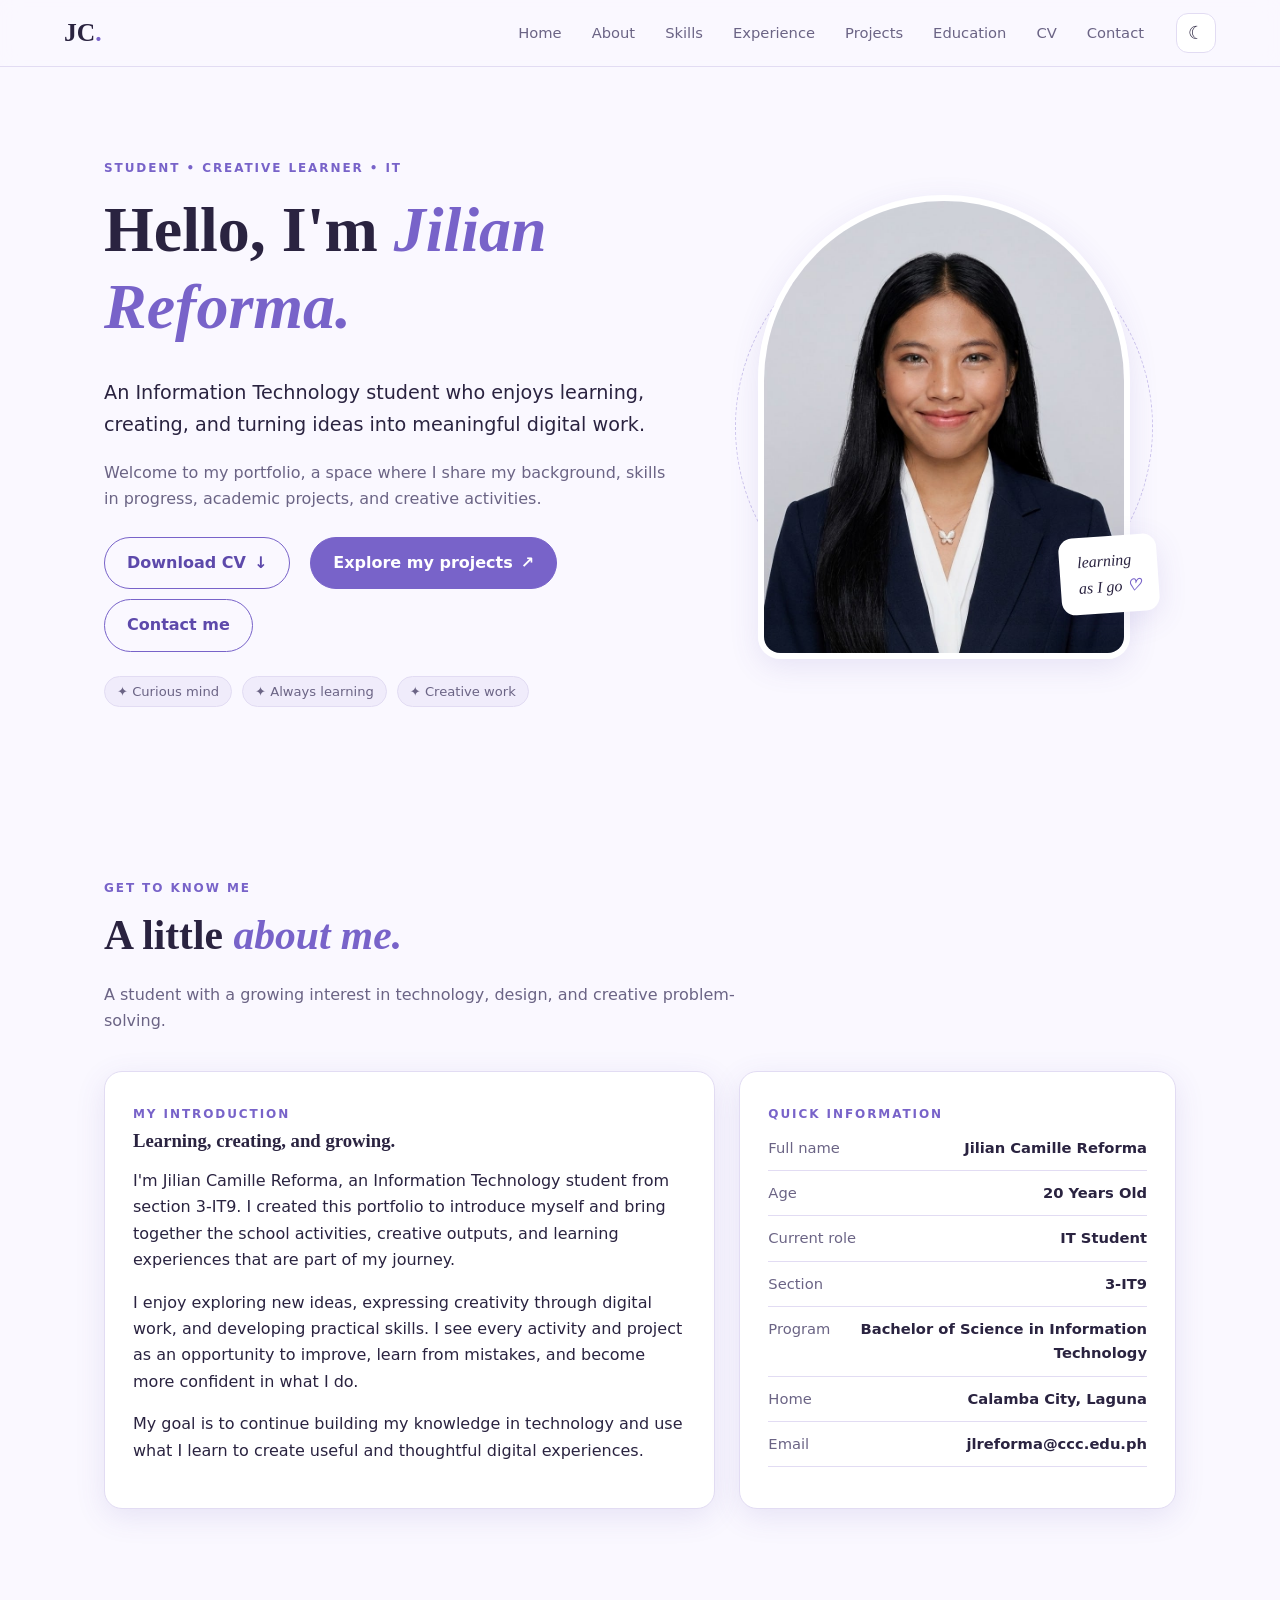
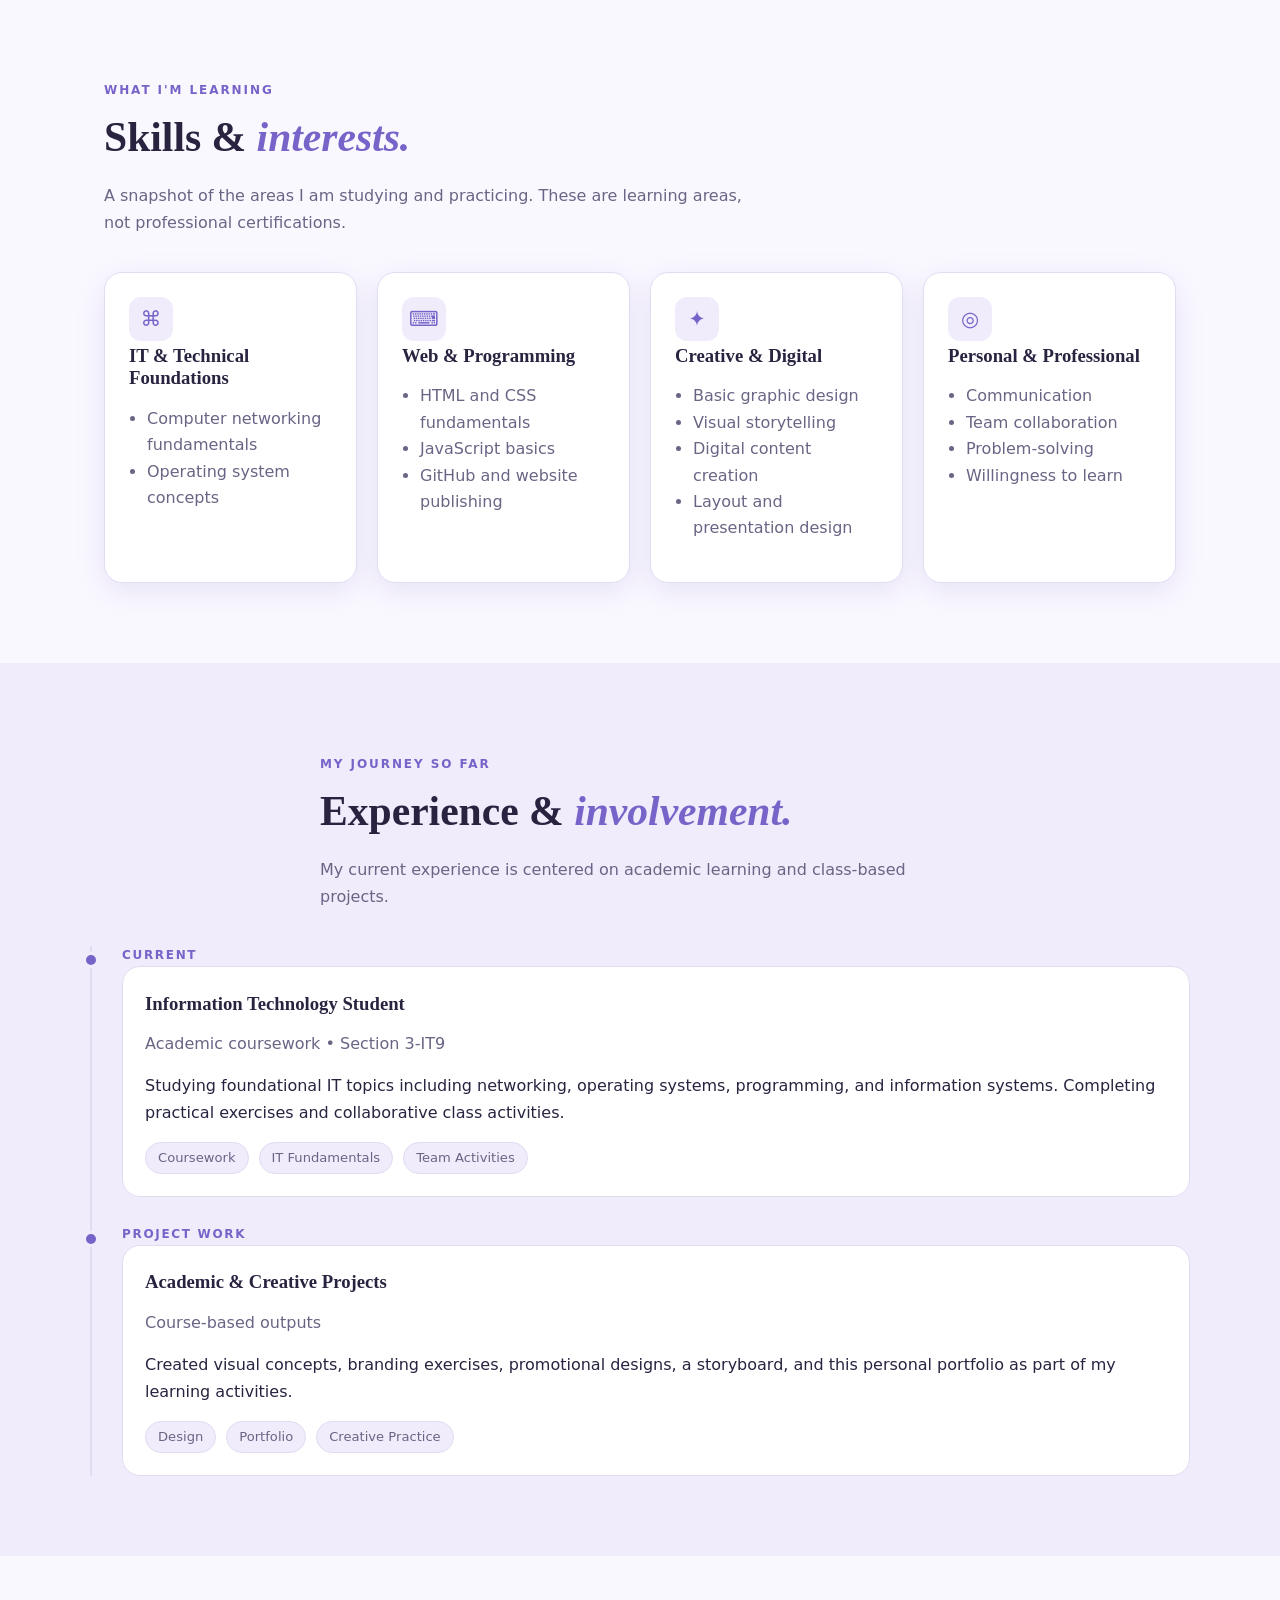
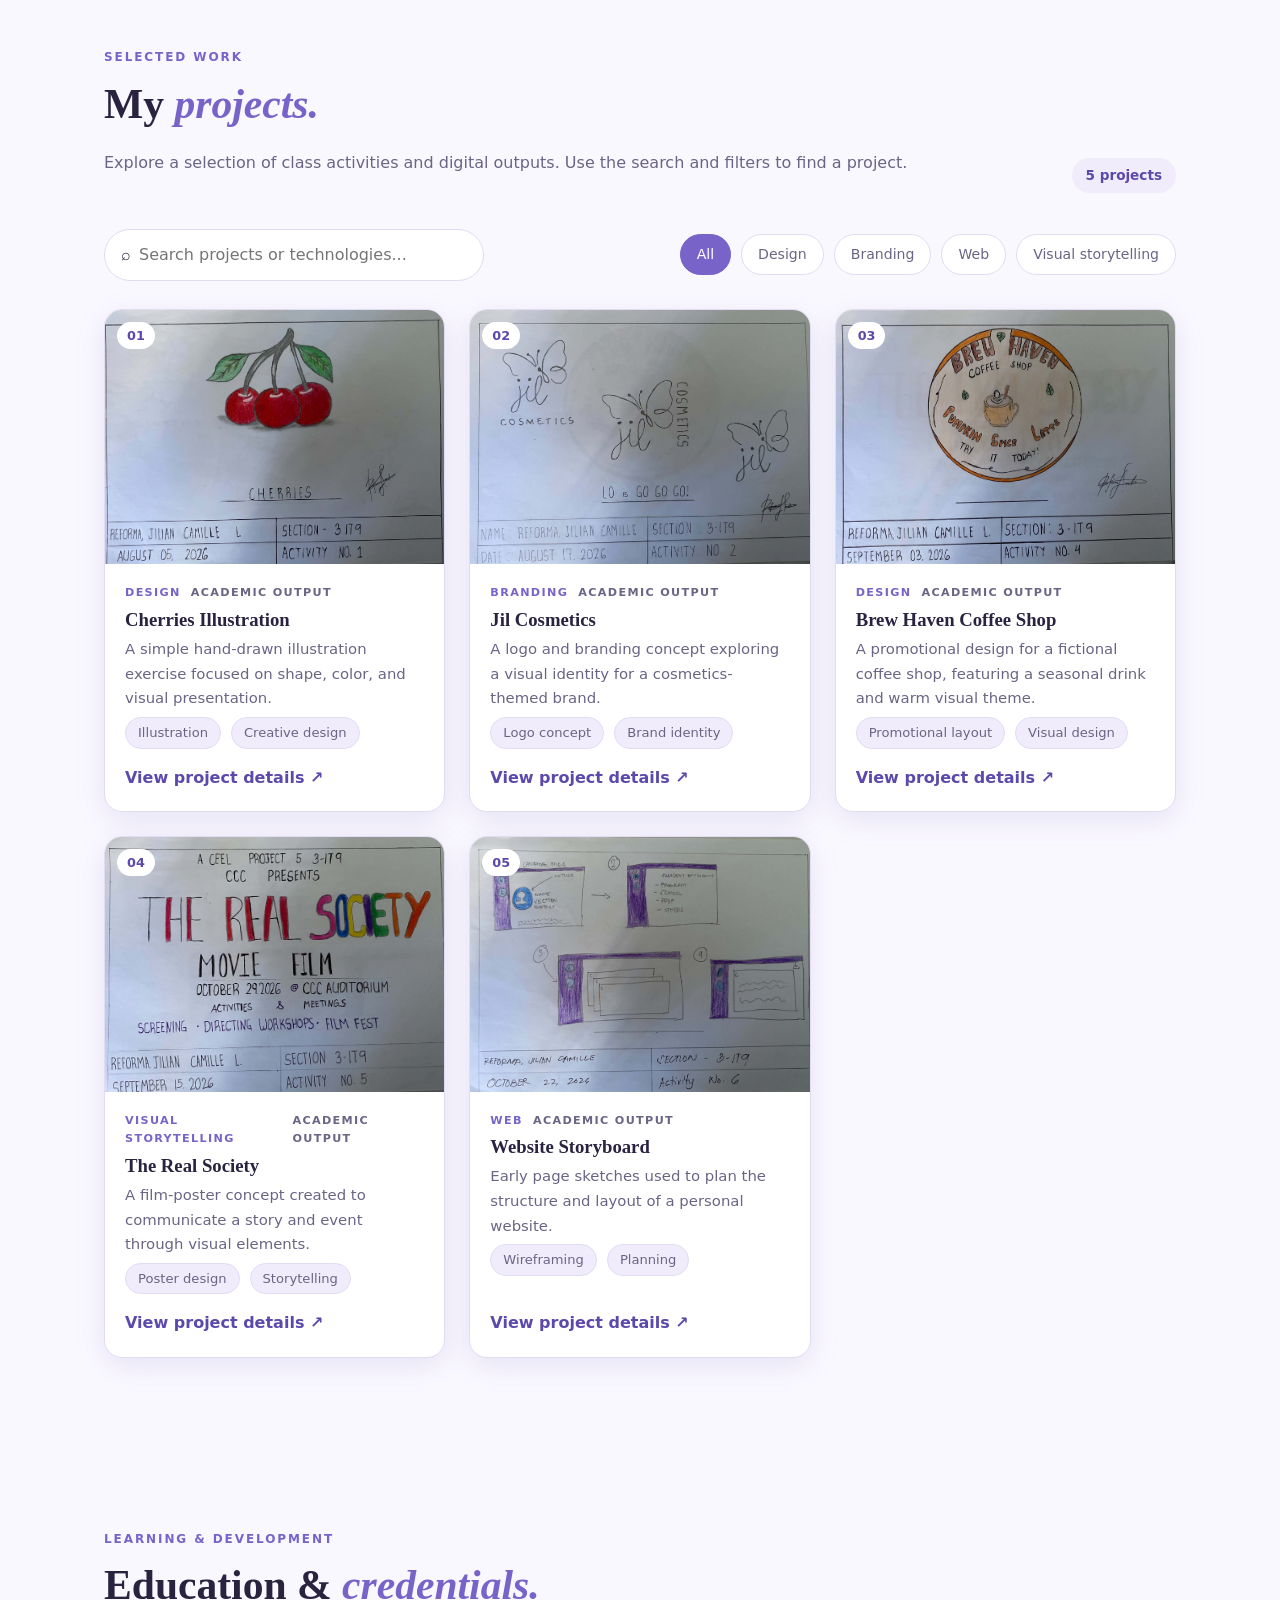
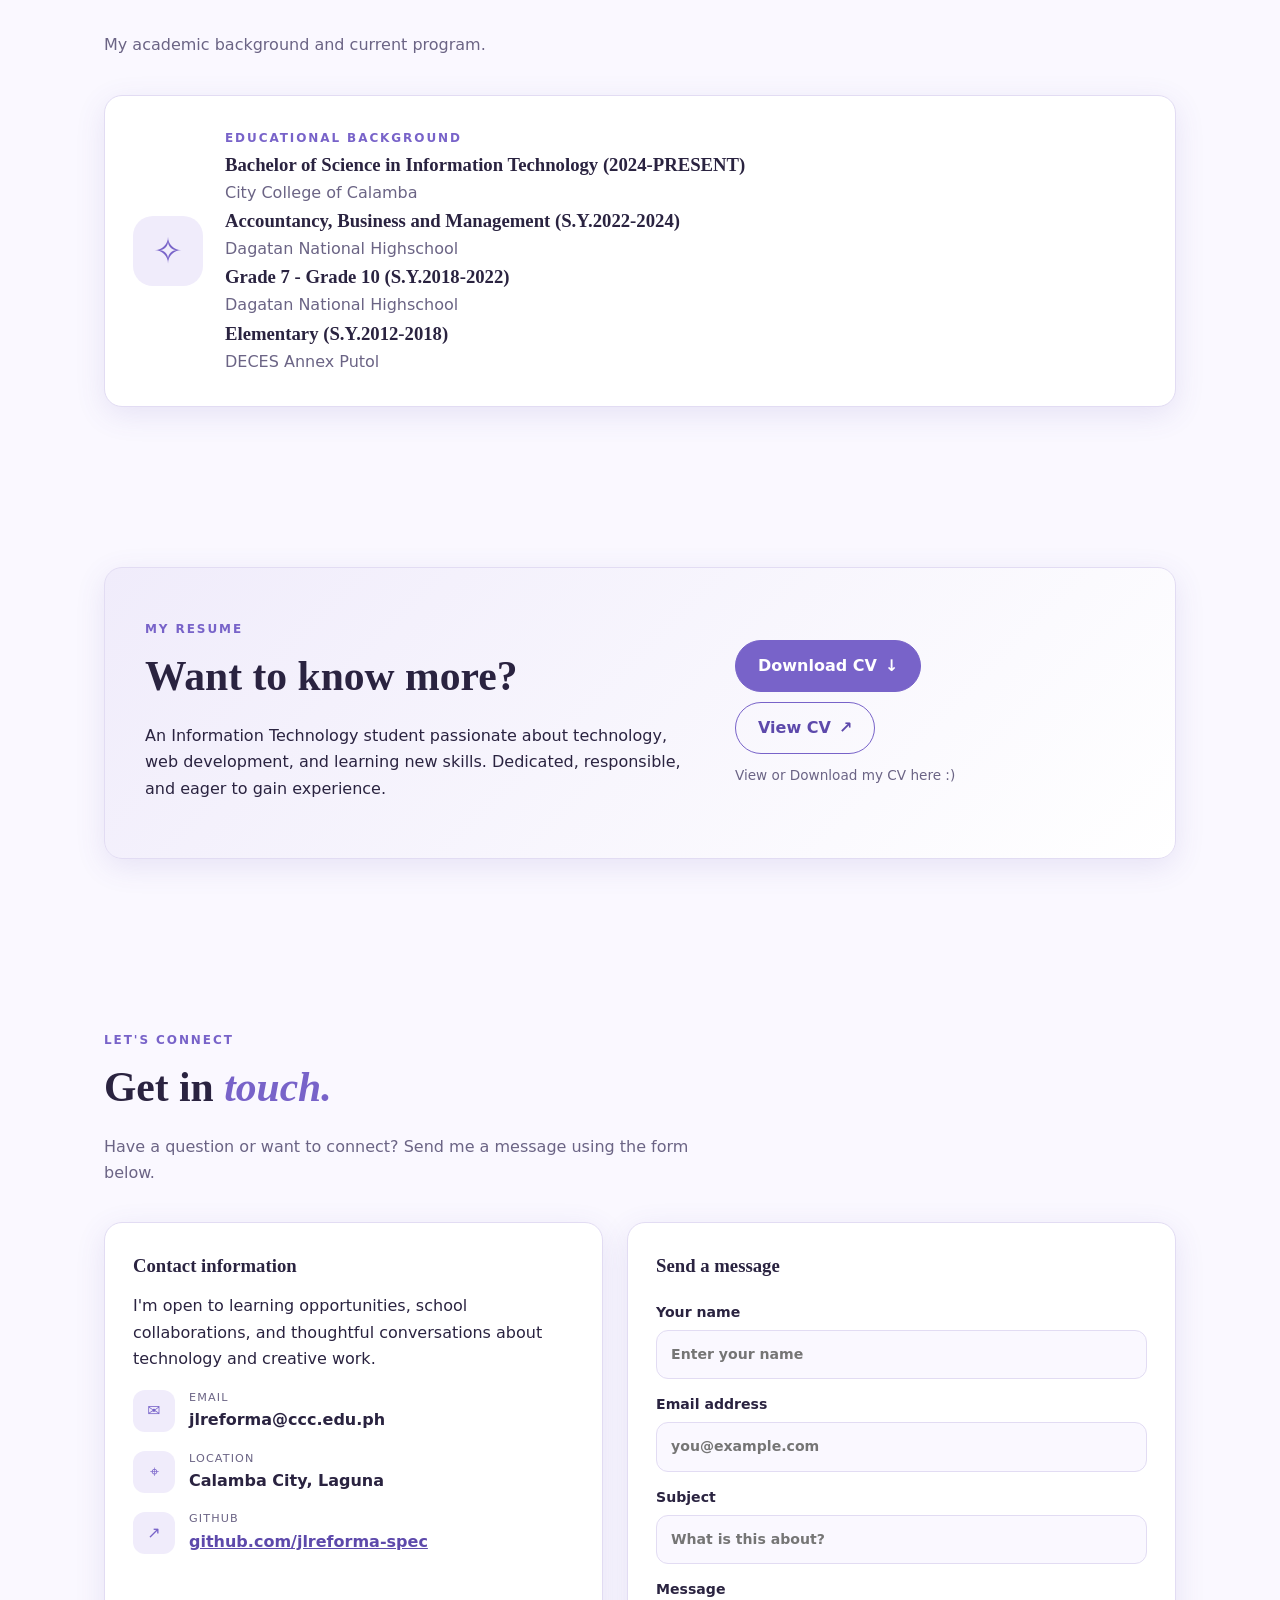
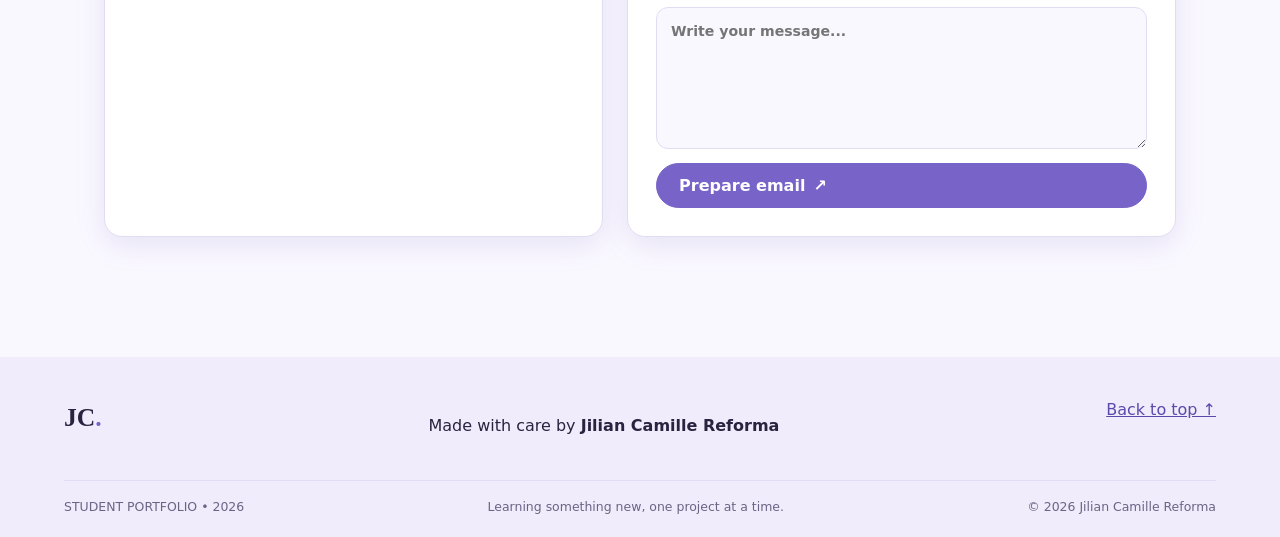
==== commit 8310cc99: "Duplicate hero section with CV download link Duplicated the hero section with minor adjustments to t" ====
--- a/index.html
+++ b/index.html
@@ -16,7 +16,7 @@
 <nav class="nav" aria-label="Main navigation"><a href="#home">Home</a><a href="#about">About</a><a href="#skills">Skills</a><a href="#experience">Experience</a><a href="#projects">Projects</a><a href="#education">Education</a><a href="#cv">CV</a><a href="#contact">Contact</a></nav>
 <button class="theme-toggle" type="button" aria-label="Switch color theme" title="Switch theme">☾</button></header>
 <main id="main">
-<section class="hero section" id="home"><div class="hero-copy"><p class="eyebrow">STUDENT • CREATIVE LEARNER • IT</p><h1>Hello, I'm <span>Jilian Reforma.</span></h1><p class="hero-lead">An Information Technology student who enjoys learning, creating, and turning ideas into meaningful digital work.</p><p class="muted">Welcome to my portfolio, a space where I share my background, skills in progress, academic projects, and creative activities.</p><div class="actions"><a class="btn primary" href="#projects">Explore my projects <span>↗</span></a><a class="btn secondary" href="#contact">Contact me</a></div><div class="hero-tags"><span>✦ Curious mind</span><span>✦ Always learning</span><span>✦ Creative work</span></div></div><div class="hero-visual"><div class="portrait-wrap"><img src="assets/images/photo-5.jpg" alt="Personal portrait for Jilian Camille's portfolio"></div><div class="floating-note">learning<br>as I go <b>♡</b></div><div class="orbit orbit-one"></div><div class="orbit orbit-two"></div></div></section>
+<section class="hero section" id="home"><div class="hero-copy"><p class="eyebrow">STUDENT • CREATIVE LEARNER • IT</p><h1>Hello, I'm <span>Jilian Reforma.</span></h1><p class="hero-lead">An Information Technology student who enjoys learning, creating, and turning ideas into meaningful digital work.</p><p class="muted">Welcome to my portfolio, a space where I share my background, skills in progress, academic projects, and creative activities.</p><div class="actions"></a><a  class="btn secondary" href="assets/cv.pdf" donwload=cv.pdf>Download CV <span>↓</span></a><a /span><a class="btn primary" href="#projects">Explore my projects <span>↗</span></a><a class="btn secondary" href="#contact">Contact me</a></div><div class="hero-tags"><span>✦ Curious mind</span><span>✦ Always learning</span><span>✦ Creative work</span></div></div><div class="hero-visual"><div class="portrait-wrap"><img src="assets/images/photo-5.jpg" alt="Personal portrait for Jilian Camille's portfolio"></div><div class="floating-note">learning<br>as I go <b>♡</b></div><div class="orbit orbit-one"></div><div class="orbit orbit-two"></div></div></section>
 <section class="section about-section" id="about"><div class="section-intro"><p class="eyebrow">GET TO KNOW ME</p><h2>A little <span>about me.</span></h2><p class="muted">A student with a growing interest in technology, design, and creative problem-solving.</p></div><div class="about-grid"><article class="panel about-story"><span class="mini-label">MY INTRODUCTION</span><h3>Learning, creating, and growing.</h3><p>I'm Jilian Camille Reforma, an Information Technology student from section 3-IT9. I created this portfolio to introduce myself and bring together the school activities, creative outputs, and learning experiences that are part of my journey.</p><p>I enjoy exploring new ideas, expressing creativity through digital work, and developing practical skills. I see every activity and project as an opportunity to improve, learn from mistakes, and become more confident in what I do.</p><p>My goal is to continue building my knowledge in technology and use what I learn to create useful and thoughtful digital experiences.</p></article><aside class="panel info-panel"><span class="mini-label">QUICK INFORMATION</span><div class="info-row"><span>Full name</span><strong>Jilian Camille Reforma</strong></div><div class="info-row"><span>Age</span><strong>20 Years Old</strong></div><div class="info-row"><span>Current role</span><strong>IT Student</strong></div><div class="info-row"><span>Section</span><strong>3-IT9</strong></div><div class="info-row"><span>Program</span><strong>Bachelor of Science in Information Technology</strong></div><div class="info-row"><span>Home</span><strong class="editable">Calamba City, Laguna </strong></div><div class="info-row"><span>Email</span><strong class="editable">jlreforma@ccc.edu.ph</strong></div></aside></div></section>
 <section class="section" id="skills"><div class="section-intro"><p class="eyebrow">WHAT I'M LEARNING</p><h2>Skills & <span>interests.</span></h2><p class="muted">A snapshot of the areas I am studying and practicing. These are learning areas, not professional certifications.</p></div><div class="skill-grid"><article class="skill-card"><div class="skill-icon">⌘</div><h3>IT & Technical Foundations</h3><ul><li>Computer networking fundamentals</li><li>Operating system concepts</li></ul></article><article class="skill-card"><div class="skill-icon">⌨</div><h3>Web & Programming</h3><ul><li>HTML and CSS fundamentals</li><li>JavaScript basics</li><li>GitHub and website publishing</li></ul></article><article class="skill-card"><div class="skill-icon">✦</div><h3>Creative & Digital</h3><ul><li>Basic graphic design</li><li>Visual storytelling</li><li>Digital content creation</li><li>Layout and presentation design</li></ul></article><article class="skill-card"><div class="skill-icon">◎</div><h3>Personal & Professional</h3><ul><li>Communication</li><li>Team collaboration</li><li>Problem-solving</li><li>Willingness to learn</li></ul></article></div></section>
 <section class="section soft-section" id="experience"><div class="section-intro"><p class="eyebrow">MY JOURNEY SO FAR</p><h2>Experience & <span>involvement.</span></h2><p class="muted">My current experience is centered on academic learning and class-based projects.</p></div><div class="timeline"><article class="timeline-item"><span class="timeline-dot"></span><div class="timeline-date">CURRENT</div><div class="timeline-content"><h3>Information Technology Student</h3><p class="muted">Academic coursework • Section 3-IT9</p><p>Studying foundational IT topics including networking, operating systems, programming, and information systems. Completing practical exercises and collaborative class activities.</p><div class="chips"><span>Coursework</span><span>IT Fundamentals</span><span>Team Activities</span></div></div></article><article class="timeline-item"><span class="timeline-dot"></span><div class="timeline-date">PROJECT WORK</div><div class="timeline-content"><h3>Academic & Creative Projects</h3><p class="muted">Course-based outputs</p><p>Created visual concepts, branding exercises, promotional designs, a storyboard, and this personal portfolio as part of my learning activities.</p><div class="chips"><span>Design</span><span>Portfolio</span><span>Creative Practice</span></div></div></article></div></section>
